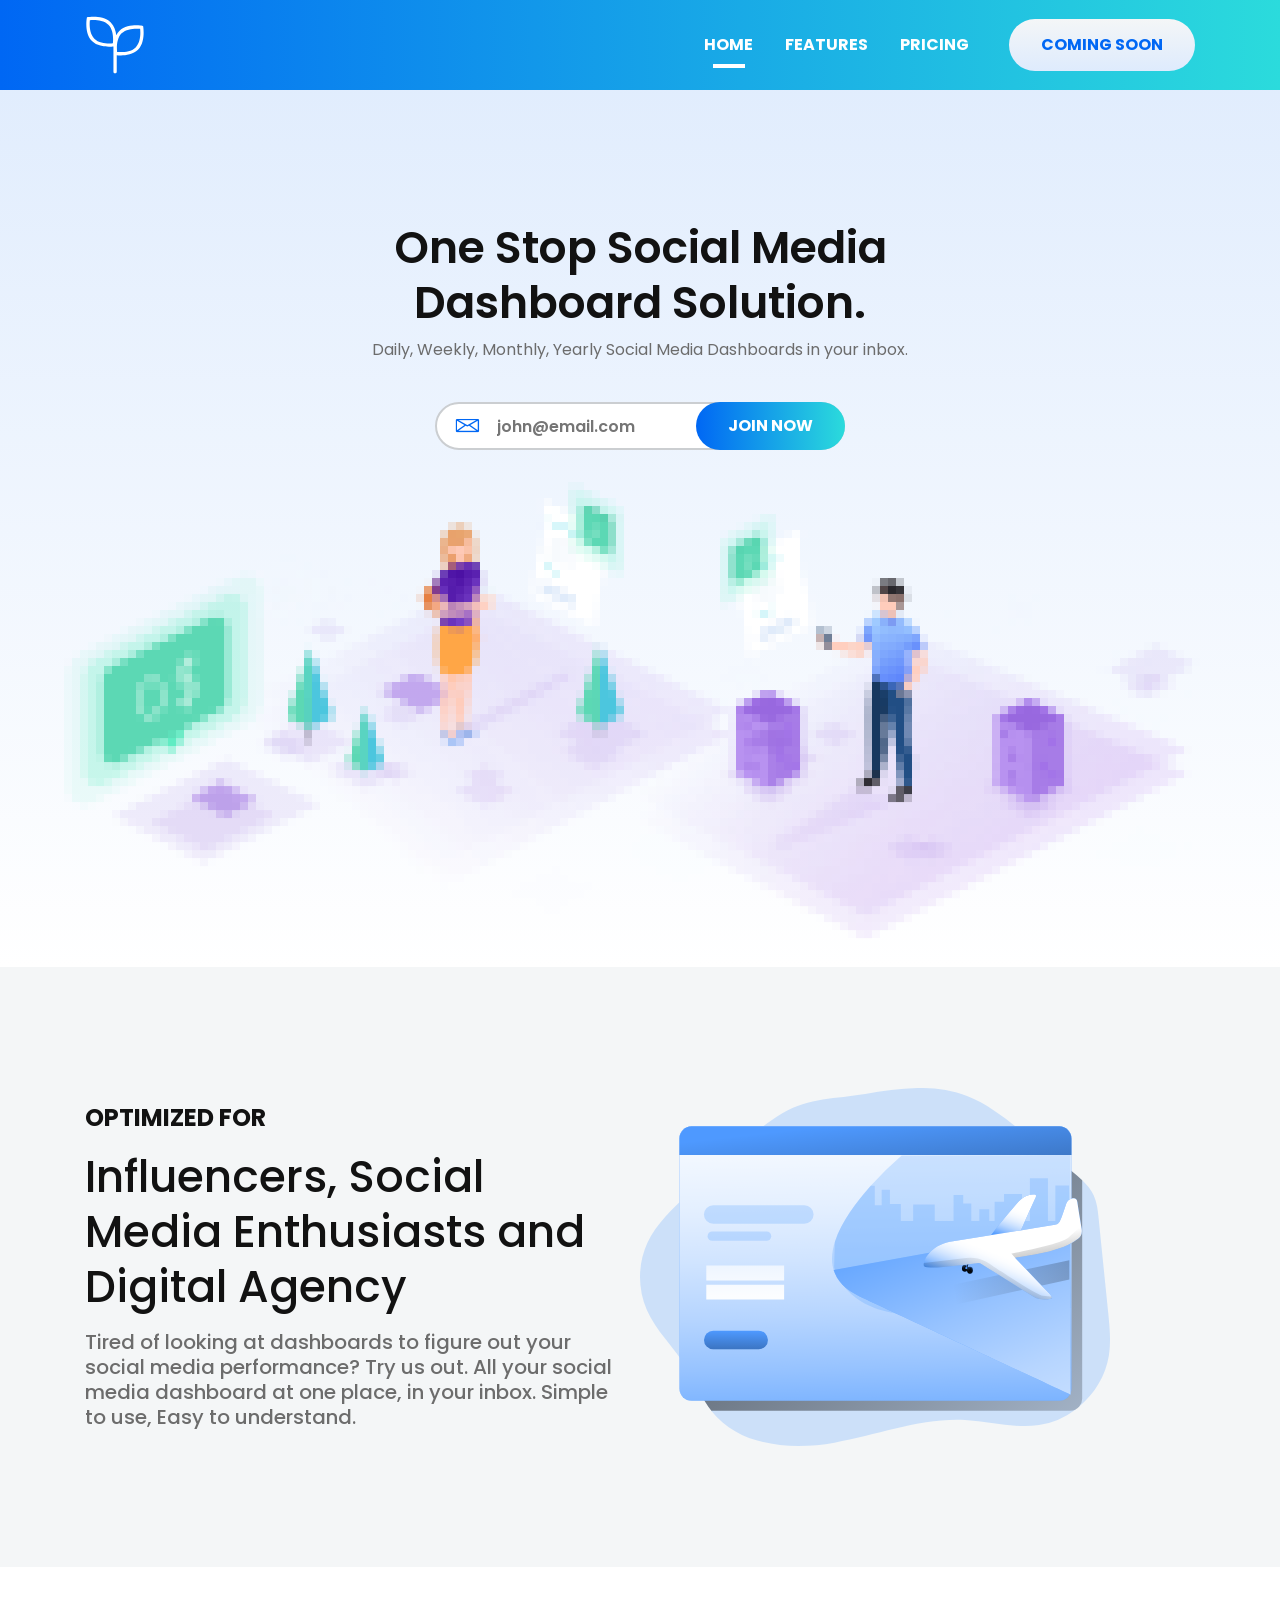
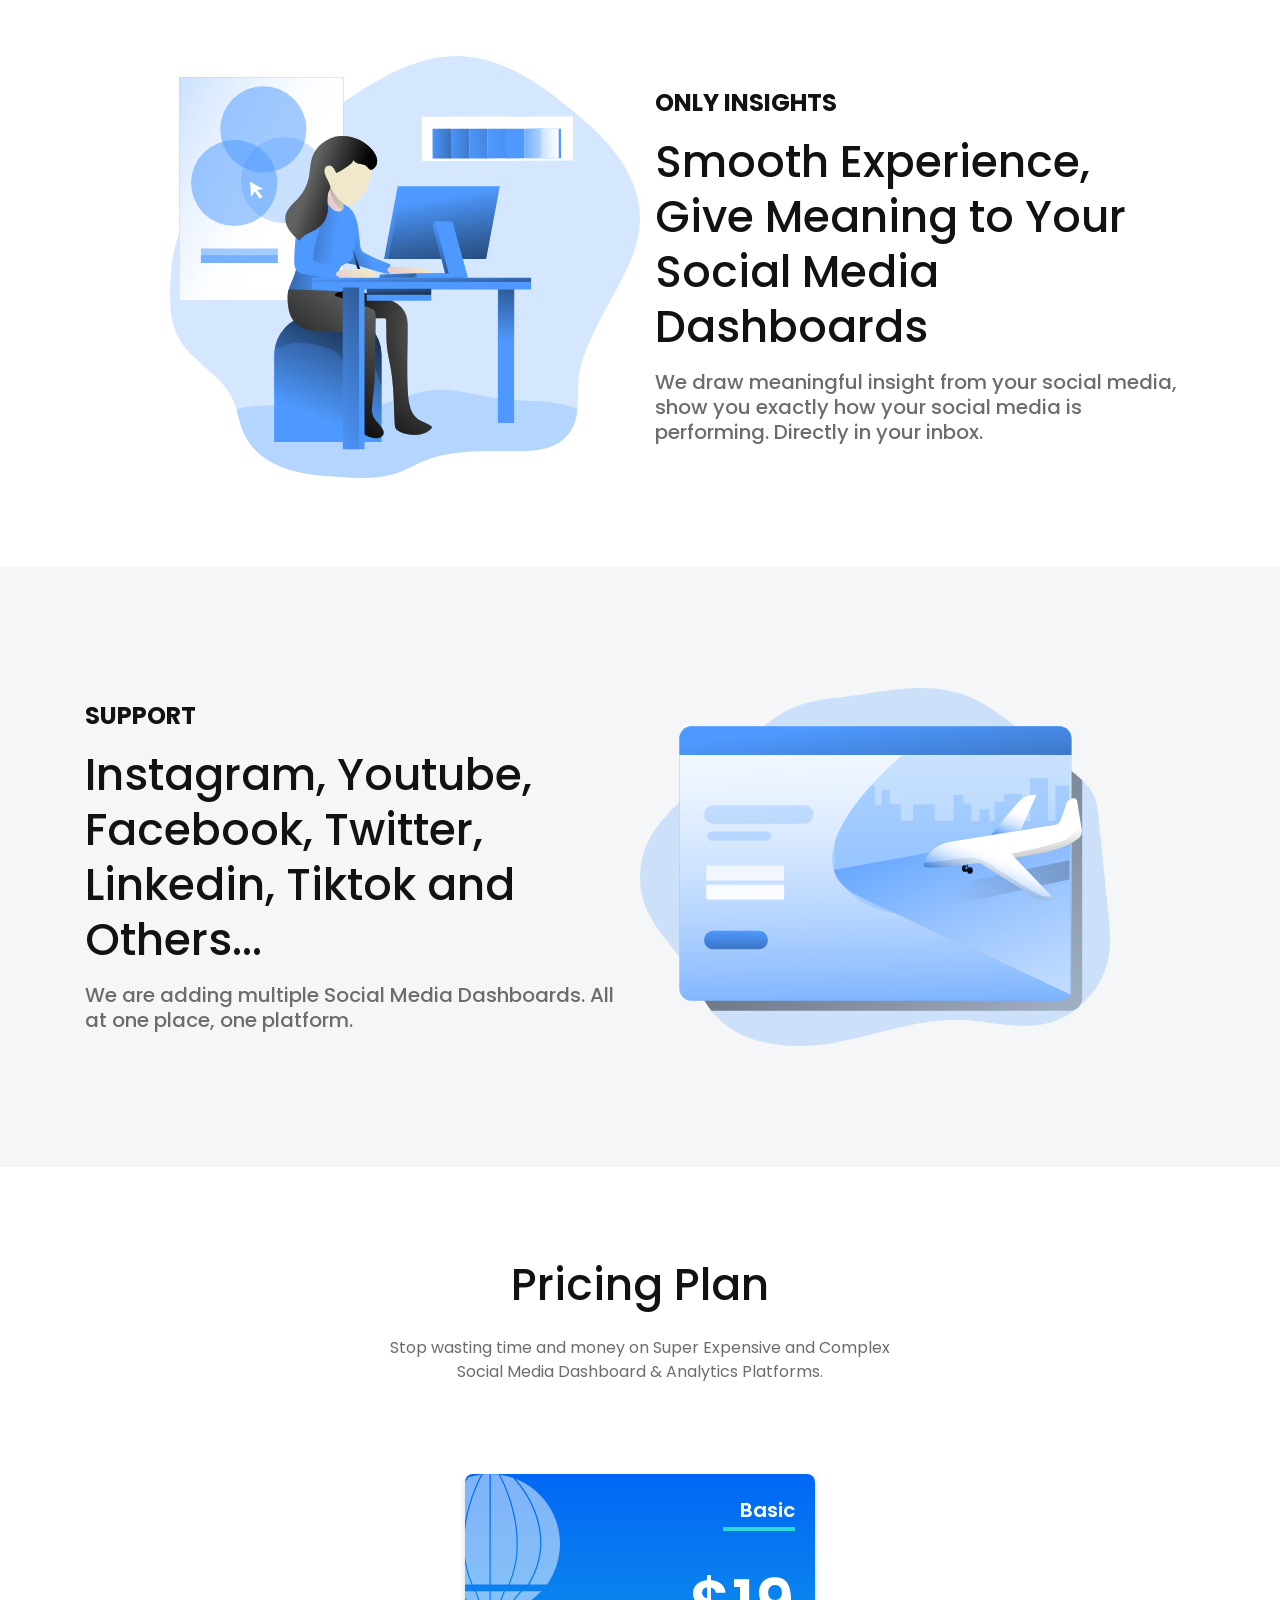
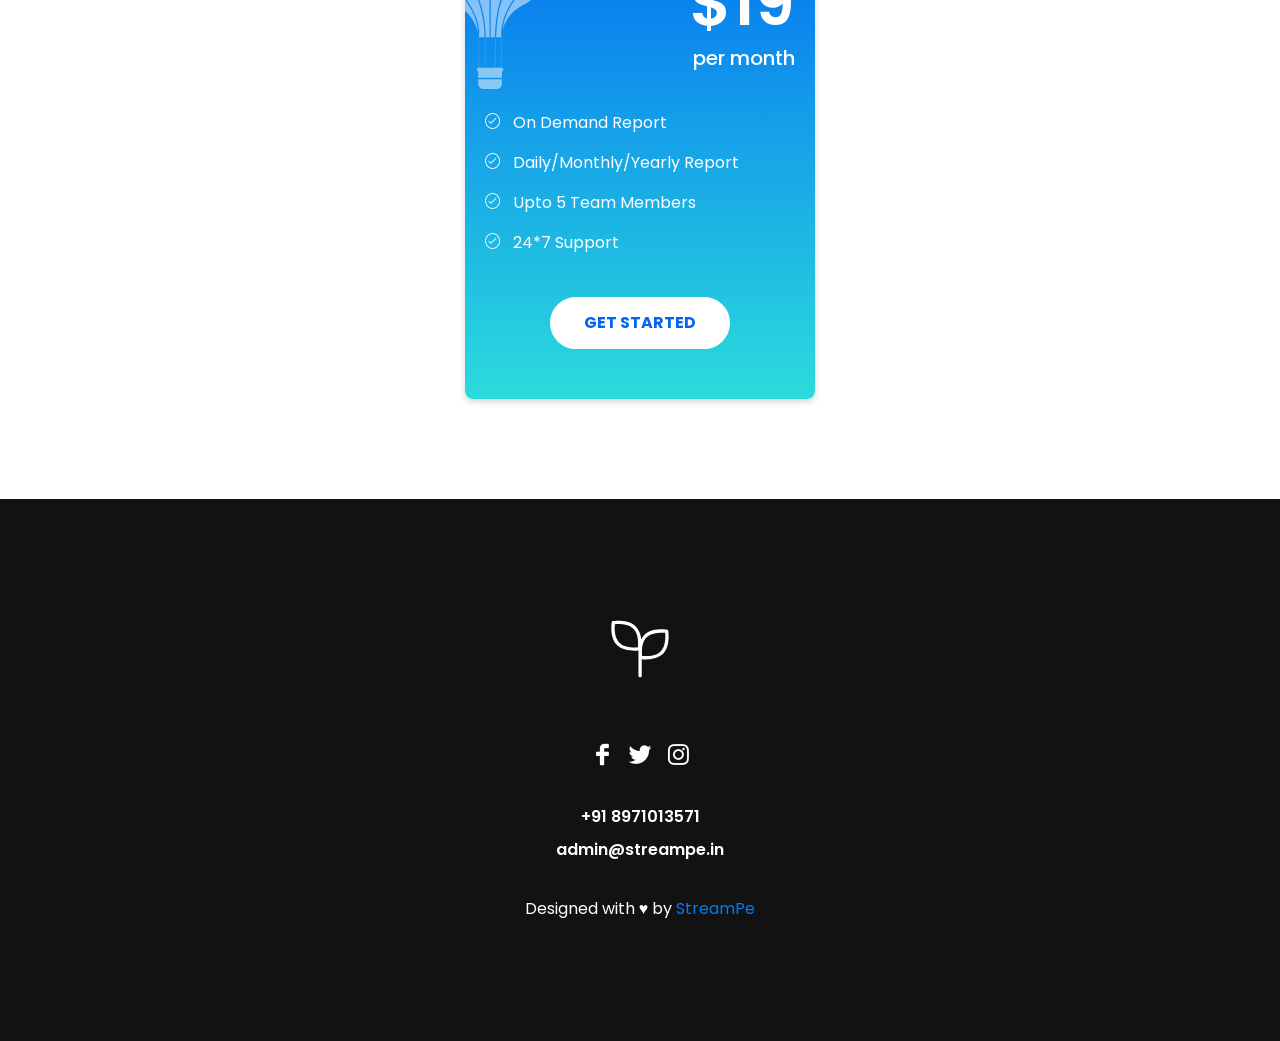
==== index.html @ b2ffe10d "sample page" ====
<!doctype html>
<html lang="en">

<head>

    <!--====== Required meta tags ======-->
    <meta charset="utf-8">
    <meta http-equiv="x-ua-compatible" content="ie=edge">
    <meta name="description" content="">
    <meta name="viewport" content="width=device-width, initial-scale=1, shrink-to-fit=no">

    <!--====== Title ======-->
    <title>StreamPe - Your Social Media Dashboard</title>

    <!--====== Favicon Icon ======-->
    <link rel="shortcut icon" href="assets/images/favicon.ico" type="image/png">

    <!--====== Bootstrap css ======-->
    <link rel="stylesheet" href="assets/css/bootstrap.min.css">

    <!--====== Aos css ======-->
    <link rel="stylesheet" href="assets/css/aos.css">

    <!--====== Line Icons css ======-->
    <link rel="stylesheet" href="assets/css/LineIcons.css">

    <!--====== Default css ======-->
    <link rel="stylesheet" href="assets/css/default.css">

    <!--====== Style css ======-->
    <link rel="stylesheet" href="assets/css/style.css">


</head>

<body>

    <!--====== PRELOADER PART START ======-->

    <div class="preloader">
        <div class="loader">
            <div class="ytp-spinner">
                <div class="ytp-spinner-container">
                    <div class="ytp-spinner-rotator">
                        <div class="ytp-spinner-left">
                            <div class="ytp-spinner-circle"></div>
                        </div>
                        <div class="ytp-spinner-right">
                            <div class="ytp-spinner-circle"></div>
                        </div>
                    </div>
                </div>
            </div>
        </div>
    </div>

    <!--====== PRELOADER PART ENDS ======-->
    
    <!--====== HEADER PART START ======-->

    <header class="header-area">
        <div class="navbar-area navbar-transparent">
            <div class="container">
                <div class="row">
                    <div class="col-lg-12">
                        <nav class="navbar navbar-expand-lg">
                            <a class="navbar-brand" href="index.html">
                                <img src="assets/images/logo.svg" alt="Logo">
                            </a>

                            <button class="navbar-toggler" type="button" data-toggle="collapse" data-target="#navbarFive" aria-controls="navbarFive" aria-expanded="false" aria-label="Toggle navigation">
                                <span class="toggler-icon"></span>
                                <span class="toggler-icon"></span>
                                <span class="toggler-icon"></span>
                            </button>

                            <div class="collapse navbar-collapse sub-menu-bar" id="navbarFive">
                                <ul class="navbar-nav ml-auto">
                                    <li class="nav-item active">
                                        <a class="page-scroll" href="#home">Home</a>
                                    </li>
                                    <li class="nav-item">
                                        <a class="page-scroll" href="#about">Features</a>
                                    </li>
                                    <li class="nav-item">
                                        <a class="page-scroll" href="#pricing">Pricing </a>
                                    </li>
                                </ul>
                            </div>

                            <div class="navbar-btn rounded-buttons d-none d-sm-inline-block">
                                <a class="main-btn rounded-one" href="#home">COMING SOON</a>
                            </div>
                        </nav> <!-- navbar -->
                    </div>
                </div> <!-- row -->
            </div> <!-- container -->
        </div>

        <div id="home" class="header-content-area">
            <div class="container">
                <div class="row justify-content-center">
                    <div class="col-lg-6 col-md-10">
                        <div class="header-content text-center">
                            <h3 class="header-title">One Stop Social Media Dashboard Solution.</h3>
                            <p class="text">Daily, Weekly, Monthly, Yearly Social Media Dashboards in your inbox.<br></p>
                            <div class="header-newslatter">
                                <form action="#">
                                    <i class="lni-envelope"></i>
                                    <input type="text" placeholder="john@email.com">

                                    <div class="header-btn rounded-buttons">
                                        <button class="main-btn rounded-three" onclick="">JOIN NOW</button>
                                    </div>
                                </form>
                            </div>
                        </div>
                    </div>
                </div> <!-- row -->
            </div> <!-- container -->
            <div class="header-image">
                <img src="assets/images/header.png" alt="Header">
            </div>
        </div> <!-- header content area -->
    </header>

    <!--====== HEADER PART ENDS ======-->
    
    <!--====== ABOUT PART START ======-->

        <section id="about" class="about-area d-lg-flex align-items-center gray-bg">
        <div class="container">
            <div class="row">
                <div class="col-lg-6">
                    <div class="about-content">
                        <h5 class="sub-title">OPTIMIZED FOR</h5>
                        <h3 class="about-title">Influencers, Social Media Enthusiasts and Digital Agency</h3>
                        <p class="text">Tired of looking at dashboards to figure out your social media performance? Try us out. All your social media dashboard at one place, in your inbox. Simple to use, Easy to understand.</p>
                    </div> <!-- about content -->
                </div>
            </div> <!-- row -->
        </div> <!-- container -->
        
        <div class="about-image about-image-2 d-flex align-items-center">
            <div class="image">
                <img src="assets/images/about1.svg" alt="about">
            </div>
        </div>  <!-- about image -->
    </section>

    <section id="about-2" class="about-area d-lg-flex align-items-center">
        <div class="container">
            <div class="row justify-content-end">
                <div class="col-lg-6">
                    <div class="about-content">
                        <h5 class="sub-title">ONLY INSIGHTS</h5>
                        <h3 class="about-title">Smooth Experience, Give Meaning to Your Social Media Dashboards</h3>
                        <p class="text">We draw meaningful insight from your social media, show you exactly how your social media is performing. Directly in your inbox.</p>
                    </div> <!-- about content -->
                </div>
            </div> <!-- row -->
        </div> <!-- container -->
        
    <div class="about-image d-flex align-items-center">
            <div class="image">
                <img src="assets/images/about2.svg" alt="about">
            </div>
        </div>  <!-- about image -->
    </section>


    <section id="about-3" class="about-area d-lg-flex align-items-center gray-bg">
        <div class="container">
            <div class="row">
                <div class="col-lg-6">
                    <div class="about-content">
                        <h5 class="sub-title">SUPPORT</h5>
                        <h3 class="about-title">Instagram, Youtube, Facebook, Twitter, Linkedin, Tiktok and Others...</h3>
                        <p class="text">We are adding multiple Social Media Dashboards. All at one place, one platform.</p>
                    </div> <!-- about content -->
                </div>
            </div> <!-- row -->
        </div> <!-- container -->
        
        <div class="about-image about-image-2 d-flex align-items-center">
            <div class="image">
                <img src="assets/images/about1.svg" alt="about">
            </div>
        </div>  <!-- about image -->
    </section>



    <!--====== ABOUT PART ENDS ======-->
    
    <!--====== ABOUT PART START ======-->



    <!--====== ABOUT PART ENDS ======-->
    
    <!--====== PRICING STYLE SIX START ======-->
    
    <section id="pricing" class="pricing-area pricing-one pt-90 pb-100">
        <div class="container">
            <div class="row justify-content-center">
                <div class="col-lg-6">
                    <div class="section-title text-center pb-50">
                        <h3 class="title">Pricing Plan</h3>
                        <p class="text">Stop wasting time and money on Super Expensive and Complex Social Media Dashboard & Analytics Platforms.</p>
                    </div> <!-- row -->
                </div>
            </div> <!-- row -->
            <div class="row justify-content-center">
                <div class="col-lg-4 col-md-7 col-sm-9">
                    <div class="pricing enterprise mt-40">
                        <div class="pricing-baloon-two">
                            <img src="assets/images/baloon-three.svg" alt="flower">
                        </div>
                        <div class="pricing-header text-right">
                            <h5 class="sub-title">Basic</h5>
                            <span class="price">$19</span>
                            <p class="year">per month</p>
                        </div>
                        <div class="pricing-list">
                            <ul>
                                <li><i class="lni-check-mark-circle"></i> On Demand Report</li>
                                <li><i class="lni-check-mark-circle"></i> Daily/Monthly/Yearly Report</li>
                                <li><i class="lni-check-mark-circle"></i> Upto 5 Team Members</li>
                                <li><i class="lni-check-mark-circle"></i> 24*7 Support</li>
                            </ul>
                        </div>
                        <div class="pricing-btn rounded-buttons text-center">
                            <a class="main-btn rounded-one" href="#">GET STARTED</a>
                        </div>
                        <div class="bottom-shape">
                            <svg xmlns="http://www.w3.org/2000/svg" xmlns:xlink="http://www.w3.org/1999/xlink" viewBox="0 0 350 112.353"><defs><linearGradient id="linear-gradient-1" x1="0.5" x2="0.5" y2="1" gradientUnits="objectBoundingBox"><stop offset="0" stop-color="#495aff"/><stop offset="1" stop-color="#0acffe"/></linearGradient></defs><g data-name="Group 1182" transform="translate(-477 -594)"><g data-name="Group 747" transform="translate(-323 -53)"><path data-name="Path 294" d="M22631.131,167.036c120.006-55.735,214.322,2.57,267.041,0s82.135-16.81,82.135-16.81v74.953h-349.176Z" transform="translate(-21831.131 504.173)" opacity="0.1" fill="url(#linear-gradient-3)"/><path data-name="Path 297" d="M22980.3,167.036c-120.006-55.735-214.32,2.57-267.039,0s-82.137-16.81-82.137-16.81v74.953H22980.3Z" transform="translate(-21830.305 514.173)" opacity="0.2" fill="url(#linear-gradient-3)"/><path data-name="Path 296" d="M22631.131,167.036c120.006-55.735,214.322,2.57,267.041,0s82.135-16.81,82.135-16.81v74.953h-349.176Z" transform="translate(-21831.131 524.173)" opacity="0.4" fill="url(#linear-gradient-3)"/><path data-name="Path 295" d="M22980.3,167.036c-120.006-55.735-214.32,2.57-267.039,0s-82.137-16.81-82.137-16.81v74.953H22980.3Z" transform="translate(-21831.129 534.173)" opacity="0.6" fill="url(#linear-gradient-3)"/></g></g></svg>
                        </div>
                    </div> <!-- single pricing -->
                </div>
            </div> <!-- row -->
        </div> <!-- container -->
    </section>

    <!--====== PRICING STYLE SIX ENDS ======-->
    
    <!--====== FOOTER FIVE PART START ======-->

    <footer id="footer" class="footer-area footer-bark">
        <div class="container">
            <div class="row justify-content-center">
                <div class="col-lg-6">
                    <div class="footer-logo text-center">
                        <a class="mt-30" href="index.html"><img src="assets/images/logo.svg" alt="Logo"></a>
                    </div> <!-- footer logo -->
                    <ul class="social text-center mt-60">
                        <li><a href="https://www.facebook.com/streampesocial"><i class="lni-facebook-filled"></i></a></li>
                        <li><a href="https://twitter.com/streampe9"><i class="lni-twitter-original"></i></a></li>
                        <li><a href="https://www.instagram.com/streampe9/"><i class="lni-instagram-original"></i></a></li>
                    </ul> <!-- social -->
                    <div class="footer-support text-center">
                        <span class="number">+91 8971013571</span>
                        <span class="mail">admin@streampe.in</span>
                    </div>
                    <div class="copyright text-center mt-35">
                        <p class="text">Designed with &hearts; by <a rel="nofollow" href="http://streampe.in">StreamPe</a></p>
                    </div> <!--  copyright -->
                </div>
            </div> <!-- row -->
        </div> <!-- container -->
    </footer>

    <!--====== FOOTER FIVE PART ENDS ======-->

    <!--====== BACK TOP TOP PART START ======-->

    <a href="#" class="back-to-top"><i class="lni-chevron-up"></i></a>

    <!--====== BACK TOP TOP PART ENDS ======-->   







    <!--====== jquery js ======-->
    <script src="assets/js/vendor/modernizr-3.6.0.min.js"></script>
    <script src="assets/js/vendor/jquery-1.12.4.min.js"></script>

    <!--====== Bootstrap js ======-->
    <script src="assets/js/bootstrap.min.js"></script>
    <script src="assets/js/popper.min.js"></script>


    <!--====== Scrolling Nav js ======-->
    <script src="assets/js/jquery.easing.min.js"></script>
    <script src="assets/js/scrolling-nav.js"></script>

    <!--====== Main js ======-->
    <script src="assets/js/main.js"></script>

</body>

</html>
---- assets/css/default.css ----
/* Deafult Margin & Padding */
/*-- Margin Top --*/
.mt-5 {
	margin-top: 5px;
}
.mt-10 {
	margin-top: 10px;
}
.mt-15 {
	margin-top: 15px;
}
.mt-20 {
	margin-top: 20px;
}
.mt-25 {
	margin-top: 25px;
}
.mt-30 {
	margin-top: 30px;
}
.mt-35 {
	margin-top: 35px;
}
.mt-40 {
	margin-top: 40px;
}
.mt-45 {
	margin-top: 45px;
}
.mt-50 {
	margin-top: 50px;
}
.mt-55 {
	margin-top: 55px;
}
.mt-60 {
	margin-top: 60px;
}
.mt-65 {
	margin-top: 65px;
}
.mt-70 {
	margin-top: 70px;
}
.mt-75 {
	margin-top: 75px;
}
.mt-80 {
	margin-top: 80px;
}
.mt-85 {
	margin-top: 85px;
}
.mt-90 {
	margin-top: 90px;
}
.mt-95 {
	margin-top: 95px;
}
.mt-100 {
	margin-top: 100px;
}
.mt-105 {
	margin-top: 105px;
}
.mt-110 {
	margin-top: 110px;
}
.mt-115 {
	margin-top: 115px;
}
.mt-120 {
	margin-top: 120px;
}
.mt-125 {
	margin-top: 125px;
}
.mt-130 {
	margin-top: 130px;
}
.mt-135 {
	margin-top: 135px;
}
.mt-140 {
	margin-top: 140px;
}
.mt-145 {
	margin-top: 145px;
}
.mt-150 {
	margin-top: 150px;
}
.mt-155 {
	margin-top: 155px;
}
.mt-160 {
	margin-top: 160px;
}
.mt-165 {
	margin-top: 165px;
}
.mt-170 {
	margin-top: 170px;
}
.mt-175 {
	margin-top: 175px;
}
.mt-180 {
	margin-top: 180px;
}
.mt-185 {
	margin-top: 185px;
}
.mt-190 {
	margin-top: 190px;
}
.mt-195 {
	margin-top: 195px;
}
.mt-200 {
	margin-top: 200px;
}
/*-- Margin Bottom --*/

.mb-5 {
	margin-bottom: 5px;
}
.mb-10 {
	margin-bottom: 10px;
}
.mb-15 {
	margin-bottom: 15px;
}
.mb-20 {
	margin-bottom: 20px;
}
.mb-25 {
	margin-bottom: 25px;
}
.mb-30 {
	margin-bottom: 30px;
}
.mb-35 {
	margin-bottom: 35px;
}
.mb-40 {
	margin-bottom: 40px;
}
.mb-45 {
	margin-bottom: 45px;
}
.mb-50 {
	margin-bottom: 50px;
}
.mb-55 {
	margin-bottom: 55px;
}
.mb-60 {
	margin-bottom: 60px;
}
.mb-65 {
	margin-bottom: 65px;
}
.mb-70 {
	margin-bottom: 70px;
}
.mb-75 {
	margin-bottom: 75px;
}
.mb-80 {
	margin-bottom: 80px;
}
.mb-85 {
	margin-bottom: 85px;
}
.mb-90 {
	margin-bottom: 90px;
}
.mb-95 {
	margin-bottom: 95px;
}
.mb-100 {
	margin-bottom: 100px;
}
.mb-105 {
	margin-bottom: 105px;
}
.mb-110 {
	margin-bottom: 110px;
}
.mb-115 {
	margin-bottom: 115px;
}
.mb-120 {
	margin-bottom: 120px;
}
.mb-125 {
	margin-bottom: 125px;
}
.mb-130 {
	margin-bottom: 130px;
}
.mb-135 {
	margin-bottom: 135px;
}
.mb-140 {
	margin-bottom: 140px;
}
.mb-145 {
	margin-bottom: 145px;
}
.mb-150 {
	margin-bottom: 150px;
}
.mb-155 {
	margin-bottom: 155px;
}
.mb-160 {
	margin-bottom: 160px;
}
.mb-165 {
	margin-bottom: 165px;
}
.mb-170 {
	margin-bottom: 170px;
}
.mb-175 {
	margin-bottom: 175px;
}
.mb-180 {
	margin-bottom: 180px;
}
.mb-185 {
	margin-bottom: 185px;
}
.mb-190 {
	margin-bottom: 190px;
}
.mb-195 {
	margin-bottom: 195px;
}
.mb-200 {
	margin-bottom: 200px;
}
/*-- margin left --*/
.ml-5 {
	margin-left: 5px;
}
.ml-10 {
	margin-left: 10px;
}
.ml-15 {
	margin-left: 15px;
}
.ml-20 {
	margin-left: 20px;
}
.ml-25 {
	margin-left: 25px;
}
.ml-30 {
	margin-left: 30px;
}
.ml-35 {
	margin-left: 35px;
}
.ml-40 {
	margin-left: 40px;
}
.ml-45 {
	margin-left: 45px;
}
.ml-50 {
	margin-left: 50px;
}
.ml-55 {
	margin-left: 55px;
}
.ml-60 {
	margin-left: 60px;
}
.ml-65 {
	margin-left: 65px;
}
.ml-70 {
	margin-left: 70px;
}
.ml-75 {
	margin-left: 75px;
}
.ml-80 {
	margin-left: 80px;
}
.ml-85 {
	margin-left: 85px;
}
.ml-90 {
	margin-left: 90px;
}
.ml-95 {
	margin-left: 95px;
}
.ml-100 {
	margin-left: 100px;
}
.ml-105 {
	margin-left: 105px;
}
.ml-110 {
	margin-left: 110px;
}
.ml-115 {
	margin-left: 115px;
}
.ml-120 {
	margin-left: 120px;
}
.ml-125 {
	margin-left: 125px;
}
.ml-130 {
	margin-left: 130px;
}
.ml-135 {
	margin-left: 135px;
}
.ml-140 {
	margin-left: 140px;
}
.ml-145 {
	margin-left: 145px;
}
.ml-150 {
	margin-left: 150px;
}
.ml-155 {
	margin-left: 155px;
}
.ml-160 {
	margin-left: 160px;
}
.ml-165 {
	margin-left: 165px;
}
.ml-170 {
	margin-left: 170px;
}
.ml-175 {
	margin-left: 175px;
}
.ml-180 {
	margin-left: 180px;
}
.ml-185 {
	margin-left: 185px;
}
.ml-190 {
	margin-left: 190px;
}
.ml-195 {
	margin-left: 195px;
}
.ml-200 {
	margin-left: 200px;
}
/*-- margin right --*/
.mr-5 {
	margin-right: 5px;
}
.mr-10 {
	margin-right: 10px;
}
.mr-15 {
	margin-right: 15px;
}
.mr-20 {
	margin-right: 20px;
}
.mr-25 {
	margin-right: 25px;
}
.mr-30 {
	margin-right: 30px;
}
.mr-35 {
	margin-right: 35px;
}
.mr-40 {
	margin-right: 40px;
}
.mr-45 {
	margin-right: 45px;
}
.mr-50 {
	margin-right: 50px;
}
.mr-55 {
	margin-right: 55px;
}
.mr-60 {
	margin-right: 60px;
}
.mr-65 {
	margin-right: 65px;
}
.mr-70 {
	margin-right: 70px;
}
.mr-75 {
	margin-right: 75px;
}
.mr-80 {
	margin-right: 80px;
}
.mr-85 {
	margin-right: 85px;
}
.mr-90 {
	margin-right: 90px;
}
.mr-95 {
	margin-right: 95px;
}
.mr-100 {
	margin-right: 100px;
}
.mr-105 {
	margin-right: 105px;
}
.mr-110 {
	margin-right: 110px;
}
.mr-115 {
	margin-right: 115px;
}
.mr-120 {
	margin-right: 120px;
}
.mr-125 {
	margin-right: 125px;
}
.mr-130 {
	margin-right: 130px;
}
.mr-135 {
	margin-right: 135px;
}
.mr-140 {
	margin-right: 140px;
}
.mr-145 {
	margin-right: 145px;
}
.mr-150 {
	margin-right: 150px;
}
.mr-155 {
	margin-right: 155px;
}
.mr-160 {
	margin-right: 160px;
}
.mr-165 {
	margin-right: 165px;
}
.mr-170 {
	margin-right: 170px;
}
.mr-175 {
	margin-right: 175px;
}
.mr-180 {
	margin-right: 180px;
}
.mr-185 {
	margin-right: 185px;
}
.mr-190 {
	margin-right: 190px;
}
.mr-195 {
	margin-right: 195px;
}
.mr-200 {
	margin-right: 200px;
}


/*-- Padding Top --*/

.pt-5 {
	padding-top: 5px;
}
.pt-10 {
	padding-top: 10px;
}
.pt-15 {
	padding-top: 15px;
}
.pt-20 {
	padding-top: 20px;
}
.pt-25 {
	padding-top: 25px;
}
.pt-30 {
	padding-top: 30px;
}
.pt-35 {
	padding-top: 35px;
}
.pt-40 {
	padding-top: 40px;
}
.pt-45 {
	padding-top: 45px;
}
.pt-50 {
	padding-top: 50px;
}
.pt-55 {
	padding-top: 55px;
}
.pt-60 {
	padding-top: 60px;
}
.pt-65 {
	padding-top: 65px;
}
.pt-70 {
	padding-top: 70px;
}
.pt-75 {
	padding-top: 75px;
}
.pt-80 {
	padding-top: 80px;
}
.pt-85 {
	padding-top: 85px;
}
.pt-90 {
	padding-top: 90px;
}
.pt-95 {
	padding-top: 95px;
}
.pt-100 {
	padding-top: 100px;
}
.pt-105 {
	padding-top: 105px;
}
.pt-110 {
	padding-top: 110px;
}
.pt-115 {
	padding-top: 115px;
}
.pt-120 {
	padding-top: 120px;
}
.pt-125 {
	padding-top: 125px;
}
.pt-130 {
	padding-top: 130px;
}
.pt-135 {
	padding-top: 135px;
}
.pt-140 {
	padding-top: 140px;
}
.pt-145 {
	padding-top: 145px;
}
.pt-150 {
	padding-top: 150px;
}
.pt-155 {
	padding-top: 155px;
}
.pt-160 {
	padding-top: 160px;
}
.pt-165 {
	padding-top: 165px;
}
.pt-170 {
	padding-top: 170px;
}
.pt-175 {
	padding-top: 175px;
}
.pt-180 {
	padding-top: 180px;
}
.pt-185 {
	padding-top: 185px;
}
.pt-190 {
	padding-top: 190px;
}
.pt-195 {
	padding-top: 195px;
}
.pt-200 {
	padding-top: 200px;
}
/*-- Padding Bottom --*/

.pb-5 {
	padding-bottom: 5px;
}
.pb-10 {
	padding-bottom: 10px;
}
.pb-15 {
	padding-bottom: 15px;
}
.pb-20 {
	padding-bottom: 20px;
}
.pb-25 {
	padding-bottom: 25px;
}
.pb-30 {
	padding-bottom: 30px;
}
.pb-35 {
	padding-bottom: 35px;
}
.pb-40 {
	padding-bottom: 40px;
}
.pb-45 {
	padding-bottom: 45px;
}
.pb-50 {
	padding-bottom: 50px;
}
.pb-55 {
	padding-bottom: 55px;
}
.pb-60 {
	padding-bottom: 60px;
}
.pb-65 {
	padding-bottom: 65px;
}
.pb-70 {
	padding-bottom: 70px;
}
.pb-75 {
	padding-bottom: 75px;
}
.pb-80 {
	padding-bottom: 80px;
}
.pb-85 {
	padding-bottom: 85px;
}
.pb-90 {
	padding-bottom: 90px;
}
.pb-95 {
	padding-bottom: 95px;
}
.pb-100 {
	padding-bottom: 100px;
}
.pb-105 {
	padding-bottom: 105px;
}
.pb-110 {
	padding-bottom: 110px;
}
.pb-115 {
	padding-bottom: 115px;
}
.pb-120 {
	padding-bottom: 120px;
}
.pb-125 {
	padding-bottom: 125px;
}
.pb-130 {
	padding-bottom: 130px;
}
.pb-135 {
	padding-bottom: 135px;
}
.pb-140 {
	padding-bottom: 140px;
}
.pb-145 {
	padding-bottom: 145px;
}
.pb-150 {
	padding-bottom: 150px;
}
.pb-155 {
	padding-bottom: 155px;
}
.pb-160 {
	padding-bottom: 160px;
}
.pb-165 {
	padding-bottom: 165px;
}
.pb-170 {
	padding-bottom: 170px;
}
.pb-175 {
	padding-bottom: 175px;
}
.pb-180 {
	padding-bottom: 180px;
}
.pb-185 {
	padding-bottom: 185px;
}
.pb-190 {
	padding-bottom: 190px;
}
.pb-195 {
	padding-bottom: 195px;
}
.pb-200 {
	padding-bottom: 200px;
}

/*-- Padding left --*/

.pl-0 {
	padding-left: 0px;
}
.pl-5 {
	padding-left: 5px;
}
.pl-10 {
	padding-left: 10px;
}
.pl-15 {
	padding-left: 15px;
}
.pl-20 {
	padding-left: 20px;
}
.pl-25 {
	padding-left: 25px;
}
.pl-30 {
	padding-left: 30px;
}
.pl-35 {
	padding-left: 35px;
}
.pl-40 {
	padding-left: 40px;
}
.pl-45 {
	padding-left: 45px;
}
.pl-50 {
	padding-left: 50px;
}
.pl-55 {
	padding-left: 55px;
}
.pl-60 {
	padding-left: 60px;
}
.pl-65 {
	padding-left: 65px;
}
.pl-70 {
	padding-left: 70px;
}
.pl-75 {
	padding-left: 75px;
}
.pl-80 {
	padding-left: 80px;
}
.pl-85 {
	padding-left: 85px;
}
.pl-90 {
	padding-left: 90px;
}
.pl-100 {
	padding-left: 100px;
}
.pl-105 {
	padding-left: 105px;
}
.pl-110 {
	padding-left: 110px;
}
.pl-115 {
	padding-left: 115px;
}
.pl-120 {
	padding-left: 120px;
}
.pl-125 {
	padding-left: 125px;
}
/*-- Padding right --*/

.pr-0 {
	padding-right: 0px;
}
.pr-5 {
	padding-right: 5px;
}
.pr-10 {
	padding-right: 10px;
}
.pr-15 {
	padding-right: 15px;
}
.pr-20 {
	padding-right: 20px;
}
.pr-25 {
	padding-right: 25px;
}
.pr-30 {
	padding-right: 30px;
}
.pr-35 {
	padding-right: 35px;
}
.pr-40 {
	padding-right: 40px;
}
.pr-45 {
	padding-right: 45px;
}
.pr-50 {
	padding-right: 50px;
}
.pr-55 {
	padding-right: 55px;
}
.pr-60 {
	padding-right: 60px;
}
.pr-65 {
	padding-right: 65px;
}
.pr-70 {
	padding-right: 70px;
}
.pr-75 {
	padding-right: 75px;
}
.pr-80 {
	padding-right: 80px;
}
.pr-85 {
	padding-right: 85px;
}
.pr-90 {
	padding-right: 90px;
}
.pr-95 {
	padding-right: 95px;
}
.pr-100 {
	padding-right: 100px;
}
.pr-105 {
	padding-right: 105px;
}
/* Background Color */

.gray-bg {
	background: #f4f6f7;
}
.white-bg {
	background: #fff;
}
.black-bg {
	background: #222;
}
/* Color */

.white {
	color: #fff;
}
.black {
	color: #222;
}
/* black overlay */

[data-overlay] {
	position: relative;
}
[data-overlay]::before {
	background: #000 none repeat scroll 0 0;
	content: "";
	height: 100%;
	left: 0;
	position: absolute;
	top: 0;
	width: 100%;
	z-index: 1;
}
[data-overlay="3"]::before {
	opacity: 0.3;
}
[data-overlay="4"]::before {
	opacity: 0.4;
}
[data-overlay="5"]::before {
	opacity: 0.5;
}
[data-overlay="6"]::before {
	opacity: 0.6;
}
[data-overlay="7"]::before {
	opacity: 0.7;
}
[data-overlay="8"]::before {
	opacity: 0.8;
}
[data-overlay="9"]::before {
	opacity: 0.9;
}
---- assets/css/style.css ----
/*-----------------------------------------------------------------------------------

    Template Name: Sprout - SaaS App Landing Page Template
    Template URI: uideck.com
    Author: UIdeck
    Author URI: uideck.com
    Version: 1.0

-----------------------------------------------------------------------------------

    CSS INDEX
    ===================

    01. Theme default CSS
	02. Header
    03. Hero
	04. Footer

-----------------------------------------------------------------------------------*/
/*===========================
    1. COMMON css 
===========================*/
@import url("https://fonts.googleapis.com/css?family=Poppins:300,400,500,600,700,800");
body {
  font-family: "Poppins", sans-serif;
  font-weight: normal;
  font-style: normal;
  color: #121212; }

* {
  margin: 0;
  padding: 0;
  -webkit-box-sizing: border-box;
  -moz-box-sizing: border-box;
  box-sizing: border-box; }

img {
  max-width: 100%; }

a:focus,
input:focus,
textarea:focus,
button:focus {
  text-decoration: none;
  outline: none; }

a:focus,
a:hover {
  text-decoration: none; }

i,
span,
a {
  display: inline-block; }

h1,
h2,
h3,
h4,
h5,
h6 {
  font-family: "Poppins", sans-serif;
  font-weight: 600;
  color: #121212;
  margin: 0px; }

h1 {
  font-size: 48px; }

h2 {
  font-size: 36px; }

h3 {
  font-size: 28px; }

h4 {
  font-size: 22px; }

h5 {
  font-size: 18px; }

h6 {
  font-size: 16px; }

ul, ol {
  margin: 0px;
  padding: 0px;
  list-style-type: none; }

p {
  font-size: 16px;
  font-weight: 400;
  line-height: 24px;
  color: #121212;
  margin: 0px; }

.bg_cover {
  background-position: center center;
  background-size: cover;
  background-repeat: no-repeat;
  width: 100%;
  height: 100%; }

/*===== All Section Title =====*/
.section-title .title {
  font-size: 44px;
  font-weight: 500;
  color: #121212;
  line-height: 55px; }
  @media (max-width: 767px) {
    .section-title .title {
      font-size: 30px;
      line-height: 35px; } }

.section-title .text {
  font-size: 16px;
  line-height: 24px;
  color: #6c6c6c;
  margin-top: 24px; }

/*===== All Preloader Style =====*/
.preloader {
  /* Body Overlay */
  position: fixed;
  top: 0;
  left: 0;
  display: table;
  height: 100%;
  width: 100%;
  /* Change Background Color */
  background: #fff;
  z-index: 99999; }
  .preloader .loader {
    display: table-cell;
    vertical-align: middle;
    text-align: center; }
    .preloader .loader .ytp-spinner {
      position: absolute;
      left: 50%;
      top: 50%;
      width: 64px;
      margin-left: -32px;
      z-index: 18;
      pointer-events: none; }
      .preloader .loader .ytp-spinner .ytp-spinner-container {
        pointer-events: none;
        position: absolute;
        width: 100%;
        padding-bottom: 100%;
        top: 50%;
        left: 50%;
        margin-top: -50%;
        margin-left: -50%;
        -webkit-animation: ytp-spinner-linspin 1568.23529647ms linear infinite;
        -moz-animation: ytp-spinner-linspin 1568.23529647ms linear infinite;
        -o-animation: ytp-spinner-linspin 1568.23529647ms linear infinite;
        animation: ytp-spinner-linspin 1568.23529647ms linear infinite; }
        .preloader .loader .ytp-spinner .ytp-spinner-container .ytp-spinner-rotator {
          position: absolute;
          width: 100%;
          height: 100%;
          -webkit-animation: ytp-spinner-easespin 5332ms cubic-bezier(0.4, 0, 0.2, 1) infinite both;
          -moz-animation: ytp-spinner-easespin 5332ms cubic-bezier(0.4, 0, 0.2, 1) infinite both;
          -o-animation: ytp-spinner-easespin 5332ms cubic-bezier(0.4, 0, 0.2, 1) infinite both;
          animation: ytp-spinner-easespin 5332ms cubic-bezier(0.4, 0, 0.2, 1) infinite both; }
          .preloader .loader .ytp-spinner .ytp-spinner-container .ytp-spinner-rotator .ytp-spinner-left {
            position: absolute;
            top: 0;
            left: 0;
            bottom: 0;
            overflow: hidden;
            right: 50%; }
          .preloader .loader .ytp-spinner .ytp-spinner-container .ytp-spinner-rotator .ytp-spinner-right {
            position: absolute;
            top: 0;
            right: 0;
            bottom: 0;
            overflow: hidden;
            left: 50%; }
    .preloader .loader .ytp-spinner-circle {
      box-sizing: border-box;
      position: absolute;
      width: 200%;
      height: 100%;
      border-style: solid;
      /* Spinner Color */
      border-color: #0067f4 #0067f4 #e9ecef;
      border-radius: 50%;
      border-width: 6px; }
    .preloader .loader .ytp-spinner-left .ytp-spinner-circle {
      left: 0;
      right: -100%;
      border-right-color: #e9ecef;
      -webkit-animation: ytp-spinner-left-spin 1333ms cubic-bezier(0.4, 0, 0.2, 1) infinite both;
      -moz-animation: ytp-spinner-left-spin 1333ms cubic-bezier(0.4, 0, 0.2, 1) infinite both;
      -o-animation: ytp-spinner-left-spin 1333ms cubic-bezier(0.4, 0, 0.2, 1) infinite both;
      animation: ytp-spinner-left-spin 1333ms cubic-bezier(0.4, 0, 0.2, 1) infinite both; }
    .preloader .loader .ytp-spinner-right .ytp-spinner-circle {
      left: -100%;
      right: 0;
      border-left-color: #e9ecef;
      -webkit-animation: ytp-right-spin 1333ms cubic-bezier(0.4, 0, 0.2, 1) infinite both;
      -moz-animation: ytp-right-spin 1333ms cubic-bezier(0.4, 0, 0.2, 1) infinite both;
      -o-animation: ytp-right-spin 1333ms cubic-bezier(0.4, 0, 0.2, 1) infinite both;
      animation: ytp-right-spin 1333ms cubic-bezier(0.4, 0, 0.2, 1) infinite both; }

/* Preloader Animations */
@-webkit-keyframes ytp-spinner-linspin {
  to {
    -webkit-transform: rotate(360deg);
    -moz-transform: rotate(360deg);
    -ms-transform: rotate(360deg);
    -o-transform: rotate(360deg);
    transform: rotate(360deg); } }

@keyframes ytp-spinner-linspin {
  to {
    -webkit-transform: rotate(360deg);
    -moz-transform: rotate(360deg);
    -ms-transform: rotate(360deg);
    -o-transform: rotate(360deg);
    transform: rotate(360deg); } }

@-webkit-keyframes ytp-spinner-easespin {
  12.5% {
    -webkit-transform: rotate(135deg);
    -moz-transform: rotate(135deg);
    -ms-transform: rotate(135deg);
    -o-transform: rotate(135deg);
    transform: rotate(135deg); }
  25% {
    -webkit-transform: rotate(270deg);
    -moz-transform: rotate(270deg);
    -ms-transform: rotate(270deg);
    -o-transform: rotate(270deg);
    transform: rotate(270deg); }
  37.5% {
    -webkit-transform: rotate(405deg);
    -moz-transform: rotate(405deg);
    -ms-transform: rotate(405deg);
    -o-transform: rotate(405deg);
    transform: rotate(405deg); }
  50% {
    -webkit-transform: rotate(540deg);
    -moz-transform: rotate(540deg);
    -ms-transform: rotate(540deg);
    -o-transform: rotate(540deg);
    transform: rotate(540deg); }
  62.5% {
    -webkit-transform: rotate(675deg);
    -moz-transform: rotate(675deg);
    -ms-transform: rotate(675deg);
    -o-transform: rotate(675deg);
    transform: rotate(675deg); }
  75% {
    -webkit-transform: rotate(810deg);
    -moz-transform: rotate(810deg);
    -ms-transform: rotate(810deg);
    -o-transform: rotate(810deg);
    transform: rotate(810deg); }
  87.5% {
    -webkit-transform: rotate(945deg);
    -moz-transform: rotate(945deg);
    -ms-transform: rotate(945deg);
    -o-transform: rotate(945deg);
    transform: rotate(945deg); }
  to {
    -webkit-transform: rotate(1080deg);
    -moz-transform: rotate(1080deg);
    -ms-transform: rotate(1080deg);
    -o-transform: rotate(1080deg);
    transform: rotate(1080deg); } }

@keyframes ytp-spinner-easespin {
  12.5% {
    -webkit-transform: rotate(135deg);
    -moz-transform: rotate(135deg);
    -ms-transform: rotate(135deg);
    -o-transform: rotate(135deg);
    transform: rotate(135deg); }
  25% {
    -webkit-transform: rotate(270deg);
    -moz-transform: rotate(270deg);
    -ms-transform: rotate(270deg);
    -o-transform: rotate(270deg);
    transform: rotate(270deg); }
  37.5% {
    -webkit-transform: rotate(405deg);
    -moz-transform: rotate(405deg);
    -ms-transform: rotate(405deg);
    -o-transform: rotate(405deg);
    transform: rotate(405deg); }
  50% {
    -webkit-transform: rotate(540deg);
    -moz-transform: rotate(540deg);
    -ms-transform: rotate(540deg);
    -o-transform: rotate(540deg);
    transform: rotate(540deg); }
  62.5% {
    -webkit-transform: rotate(675deg);
    -moz-transform: rotate(675deg);
    -ms-transform: rotate(675deg);
    -o-transform: rotate(675deg);
    transform: rotate(675deg); }
  75% {
    -webkit-transform: rotate(810deg);
    -moz-transform: rotate(810deg);
    -ms-transform: rotate(810deg);
    -o-transform: rotate(810deg);
    transform: rotate(810deg); }
  87.5% {
    -webkit-transform: rotate(945deg);
    -moz-transform: rotate(945deg);
    -ms-transform: rotate(945deg);
    -o-transform: rotate(945deg);
    transform: rotate(945deg); }
  to {
    -webkit-transform: rotate(1080deg);
    -moz-transform: rotate(1080deg);
    -ms-transform: rotate(1080deg);
    -o-transform: rotate(1080deg);
    transform: rotate(1080deg); } }

@-webkit-keyframes ytp-spinner-left-spin {
  0% {
    -webkit-transform: rotate(130deg);
    -moz-transform: rotate(130deg);
    -ms-transform: rotate(130deg);
    -o-transform: rotate(130deg);
    transform: rotate(130deg); }
  50% {
    -webkit-transform: rotate(-5deg);
    -moz-transform: rotate(-5deg);
    -ms-transform: rotate(-5deg);
    -o-transform: rotate(-5deg);
    transform: rotate(-5deg); }
  to {
    -webkit-transform: rotate(130deg);
    -moz-transform: rotate(130deg);
    -ms-transform: rotate(130deg);
    -o-transform: rotate(130deg);
    transform: rotate(130deg); } }

@keyframes ytp-spinner-left-spin {
  0% {
    -webkit-transform: rotate(130deg);
    -moz-transform: rotate(130deg);
    -ms-transform: rotate(130deg);
    -o-transform: rotate(130deg);
    transform: rotate(130deg); }
  50% {
    -webkit-transform: rotate(-5deg);
    -moz-transform: rotate(-5deg);
    -ms-transform: rotate(-5deg);
    -o-transform: rotate(-5deg);
    transform: rotate(-5deg); }
  to {
    -webkit-transform: rotate(130deg);
    -moz-transform: rotate(130deg);
    -ms-transform: rotate(130deg);
    -o-transform: rotate(130deg);
    transform: rotate(130deg); } }

@-webkit-keyframes ytp-right-spin {
  0% {
    -webkit-transform: rotate(-130deg);
    -moz-transform: rotate(-130deg);
    -ms-transform: rotate(-130deg);
    -o-transform: rotate(-130deg);
    transform: rotate(-130deg); }
  50% {
    -webkit-transform: rotate(5deg);
    -moz-transform: rotate(5deg);
    -ms-transform: rotate(5deg);
    -o-transform: rotate(5deg);
    transform: rotate(5deg); }
  to {
    -webkit-transform: rotate(-130deg);
    -moz-transform: rotate(-130deg);
    -ms-transform: rotate(-130deg);
    -o-transform: rotate(-130deg);
    transform: rotate(-130deg); } }

@keyframes ytp-right-spin {
  0% {
    -webkit-transform: rotate(-130deg);
    -moz-transform: rotate(-130deg);
    -ms-transform: rotate(-130deg);
    -o-transform: rotate(-130deg);
    transform: rotate(-130deg); }
  50% {
    -webkit-transform: rotate(5deg);
    -moz-transform: rotate(5deg);
    -ms-transform: rotate(5deg);
    -o-transform: rotate(5deg);
    transform: rotate(5deg); }
  to {
    -webkit-transform: rotate(-130deg);
    -moz-transform: rotate(-130deg);
    -ms-transform: rotate(-130deg);
    -o-transform: rotate(-130deg);
    transform: rotate(-130deg); } }

/*===========================
    11.BUTTON css 
===========================*/
.buttons-title .title {
  font-size: 36px;
  line-height: 45px;
  color: #6c6c6c; }
  @media (max-width: 767px) {
    .buttons-title .title {
      font-size: 24px;
      line-height: 35px; } }

.main-btn {
  display: inline-block;
  font-weight: 700;
  text-align: center;
  white-space: nowrap;
  vertical-align: middle;
  -webkit-user-select: none;
  -moz-user-select: none;
  -ms-user-select: none;
  user-select: none;
  border: 2px solid transparent;
  padding: 0 32px;
  font-size: 16px;
  line-height: 48px;
  color: #0067f4;
  cursor: pointer;
  z-index: 5;
  -webkit-transition: all 0.4s ease-out 0s;
  -moz-transition: all 0.4s ease-out 0s;
  -ms-transition: all 0.4s ease-out 0s;
  -o-transition: all 0.4s ease-out 0s;
  transition: all 0.4s ease-out 0s;
  position: relative;
  text-transform: uppercase; }
  @media (max-width: 767px) {
    .main-btn {
      font-size: 14px;
      padding: 0 20px;
      line-height: 40px; } }

/*===== standard Buttons =====*/
.standard-buttons ul li {
  display: inline-block;
  margin-left: 18px;
  margin-top: 20px; }
  @media (max-width: 767px) {
    .standard-buttons ul li {
      margin-left: 0; } }
  .standard-buttons ul li:first-child {
    margin-left: 0; }

.standard-buttons .standard-one {
  border-color: #0067f4; }
  .standard-buttons .standard-one:hover {
    color: #fff;
    background-color: #0067f4; }

.standard-buttons .standard-two {
  color: #fff;
  background-color: #0067f4;
  border-color: #0067f4; }
  .standard-buttons .standard-two:hover {
    color: #0067f4;
    background-color: transparent; }

.standard-buttons .standard-three {
  overflow: hidden;
  line-height: 50px;
  color: #fff;
  background: -webkit-linear-gradient(left, #0067f4 0%, #2bdbdc 50%, #0067f4 100%);
  background: -o-linear-gradient(left, #0067f4 0%, #2bdbdc 50%, #0067f4 100%);
  background: linear-gradient(to right, #0067f4 0%, #2bdbdc 50%, #0067f4 100%);
  border: 0;
  line-height: 52px;
  background-size: 200% auto; }
  @media only screen and (min-width: 768px) and (max-width: 991px) {
    .standard-buttons .standard-three {
      line-height: 44px; } }
  @media (max-width: 767px) {
    .standard-buttons .standard-three {
      line-height: 44px; } }
  .standard-buttons .standard-three:hover {
    background-position: right center; }

.standard-buttons .standard-four {
  border-color: #0067f4;
  padding-left: 60px; }
  @media (max-width: 767px) {
    .standard-buttons .standard-four {
      padding-left: 40px; } }
  .standard-buttons .standard-four span {
    position: absolute;
    top: 50%;
    -webkit-transform: translateY(-50%);
    -moz-transform: translateY(-50%);
    -ms-transform: translateY(-50%);
    -o-transform: translateY(-50%);
    transform: translateY(-50%);
    overflow: hidden;
    left: 30px;
    line-height: normal; }
    @media (max-width: 767px) {
      .standard-buttons .standard-four span {
        left: 15px; } }
  .standard-buttons .standard-four:hover {
    color: #fff;
    background-color: #0067f4; }
    .standard-buttons .standard-four:hover i {
      animation: iconTranslateY 0.5s forwards; }

.standard-buttons .standard-five {
  color: #fff;
  background-color: #0067f4;
  border-color: #0067f4;
  padding-left: 60px; }
  @media (max-width: 767px) {
    .standard-buttons .standard-five {
      padding-left: 40px; } }
  .standard-buttons .standard-five span {
    position: absolute;
    top: 50%;
    -webkit-transform: translateY(-50%);
    -moz-transform: translateY(-50%);
    -ms-transform: translateY(-50%);
    -o-transform: translateY(-50%);
    transform: translateY(-50%);
    overflow: hidden;
    left: 30px;
    line-height: normal; }
    @media (max-width: 767px) {
      .standard-buttons .standard-five span {
        left: 15px; } }
  .standard-buttons .standard-five:hover {
    color: #0067f4;
    background-color: transparent; }
    .standard-buttons .standard-five:hover i {
      animation: iconTranslateY 0.5s forwards; }

.standard-buttons .standard-six {
  padding-right: 60px;
  overflow: hidden;
  line-height: 50px;
  color: #fff;
  background: -webkit-linear-gradient(left, #0067f4 0%, #2bdbdc 50%, #0067f4 100%);
  background: -o-linear-gradient(left, #0067f4 0%, #2bdbdc 50%, #0067f4 100%);
  background: linear-gradient(to right, #0067f4 0%, #2bdbdc 50%, #0067f4 100%);
  border: 0;
  line-height: 52px;
  background-size: 200% auto; }
  @media (max-width: 767px) {
    .standard-buttons .standard-six {
      padding-right: 40px;
      line-height: 44px; } }
  @media only screen and (min-width: 768px) and (max-width: 991px) {
    .standard-buttons .standard-six {
      line-height: 44px; } }
  .standard-buttons .standard-six span {
    position: absolute;
    top: 50%;
    -webkit-transform: translateY(-50%);
    -moz-transform: translateY(-50%);
    -ms-transform: translateY(-50%);
    -o-transform: translateY(-50%);
    transform: translateY(-50%);
    overflow: hidden;
    right: 30px;
    line-height: normal; }
    @media (max-width: 767px) {
      .standard-buttons .standard-six span {
        right: 15px; } }
  .standard-buttons .standard-six:hover {
    background-position: right center; }
    .standard-buttons .standard-six:hover i {
      -webkit-animation: iconTranslateY 0.5s forwards;
      -moz-animation: iconTranslateY 0.5s forwards;
      -o-animation: iconTranslateY 0.5s forwards;
      animation: iconTranslateY 0.5s forwards; }

/*===== Light Rounded Buttons =====*/
.light-rounded-buttons ul li {
  display: inline-block;
  margin-left: 18px;
  margin-top: 20px; }
  @media (max-width: 767px) {
    .light-rounded-buttons ul li {
      margin-left: 0; } }
  .light-rounded-buttons ul li:first-child {
    margin-left: 0; }

.light-rounded-buttons a.main-btn {
  border-radius: 5px; }

.light-rounded-buttons .light-rounded-one {
  border-color: #0067f4; }
  .light-rounded-buttons .light-rounded-one:hover {
    color: #fff;
    background-color: #0067f4; }

.light-rounded-buttons .light-rounded-two {
  color: #fff;
  background-color: #0067f4;
  border-color: #0067f4; }
  .light-rounded-buttons .light-rounded-two:hover {
    color: #0067f4;
    background-color: transparent; }

.light-rounded-buttons .light-rounded-three {
  overflow: hidden;
  line-height: 50px;
  color: #fff;
  background: -webkit-linear-gradient(left, #0067f4 0%, #2bdbdc 50%, #0067f4 100%);
  background: -o-linear-gradient(left, #0067f4 0%, #2bdbdc 50%, #0067f4 100%);
  background: linear-gradient(to right, #0067f4 0%, #2bdbdc 50%, #0067f4 100%);
  background-size: 200% auto;
  line-height: 52px;
  border: 0; }
  @media only screen and (min-width: 768px) and (max-width: 991px) {
    .light-rounded-buttons .light-rounded-three {
      line-height: 44px; } }
  @media (max-width: 767px) {
    .light-rounded-buttons .light-rounded-three {
      line-height: 44px; } }
  .light-rounded-buttons .light-rounded-three:hover {
    background-position: right center; }

.light-rounded-buttons .light-rounded-four {
  border-color: #0067f4;
  padding-left: 60px; }
  @media (max-width: 767px) {
    .light-rounded-buttons .light-rounded-four {
      padding-left: 40px; } }
  .light-rounded-buttons .light-rounded-four span {
    position: absolute;
    top: 50%;
    -webkit-transform: translateY(-50%);
    -moz-transform: translateY(-50%);
    -ms-transform: translateY(-50%);
    -o-transform: translateY(-50%);
    transform: translateY(-50%);
    overflow: hidden;
    left: 30px;
    line-height: normal; }
    @media (max-width: 767px) {
      .light-rounded-buttons .light-rounded-four span {
        left: 15px; } }
  .light-rounded-buttons .light-rounded-four:hover {
    color: #fff;
    background-color: #0067f4; }
    .light-rounded-buttons .light-rounded-four:hover i {
      -webkit-animation: iconTranslateY 0.5s forwards;
      -moz-animation: iconTranslateY 0.5s forwards;
      -o-animation: iconTranslateY 0.5s forwards;
      animation: iconTranslateY 0.5s forwards; }

.light-rounded-buttons .light-rounded-five {
  color: #fff;
  background-color: #0067f4;
  border-color: #0067f4;
  padding-left: 60px; }
  @media (max-width: 767px) {
    .light-rounded-buttons .light-rounded-five {
      padding-left: 40px; } }
  .light-rounded-buttons .light-rounded-five span {
    position: absolute;
    top: 50%;
    -webkit-transform: translateY(-50%);
    -moz-transform: translateY(-50%);
    -ms-transform: translateY(-50%);
    -o-transform: translateY(-50%);
    transform: translateY(-50%);
    overflow: hidden;
    left: 30px;
    line-height: normal; }
    @media (max-width: 767px) {
      .light-rounded-buttons .light-rounded-five span {
        left: 15px; } }
  .light-rounded-buttons .light-rounded-five:hover {
    color: #0067f4;
    background-color: transparent; }
    .light-rounded-buttons .light-rounded-five:hover i {
      -webkit-animation: iconTranslateY 0.5s forwards;
      -moz-animation: iconTranslateY 0.5s forwards;
      -o-animation: iconTranslateY 0.5s forwards;
      animation: iconTranslateY 0.5s forwards; }

.light-rounded-buttons .light-rounded-six {
  padding-right: 60px;
  overflow: hidden;
  line-height: 50px;
  color: #fff;
  background: -webkit-linear-gradient(left, #0067f4 0%, #2bdbdc 50%, #0067f4 100%);
  background: -o-linear-gradient(left, #0067f4 0%, #2bdbdc 50%, #0067f4 100%);
  background: linear-gradient(to right, #0067f4 0%, #2bdbdc 50%, #0067f4 100%);
  background-size: 200% auto;
  line-height: 52px;
  border: 0; }
  @media only screen and (min-width: 768px) and (max-width: 991px) {
    .light-rounded-buttons .light-rounded-six {
      line-height: 44px; } }
  @media (max-width: 767px) {
    .light-rounded-buttons .light-rounded-six {
      padding-right: 40px;
      line-height: 44px; } }
  .light-rounded-buttons .light-rounded-six span {
    position: absolute;
    top: 50%;
    -webkit-transform: translateY(-50%);
    -moz-transform: translateY(-50%);
    -ms-transform: translateY(-50%);
    -o-transform: translateY(-50%);
    transform: translateY(-50%);
    overflow: hidden;
    right: 30px;
    line-height: normal; }
    @media (max-width: 767px) {
      .light-rounded-buttons .light-rounded-six span {
        right: 15px; } }
  .light-rounded-buttons .light-rounded-six:hover {
    background-position: right center; }
    .light-rounded-buttons .light-rounded-six:hover i {
      -webkit-animation: iconTranslateY 0.5s forwards;
      -moz-animation: iconTranslateY 0.5s forwards;
      -o-animation: iconTranslateY 0.5s forwards;
      animation: iconTranslateY 0.5s forwards; }

/*===== Semi Rounded Buttons =====*/
.semi-rounded-buttons ul li {
  display: inline-block;
  margin-left: 18px;
  margin-top: 20px; }
  @media (max-width: 767px) {
    .semi-rounded-buttons ul li {
      margin-left: 0; } }
  .semi-rounded-buttons ul li:first-child {
    margin-left: 0; }

.semi-rounded-buttons .main-btn {
  border-radius: 10px; }

.semi-rounded-buttons .semi-rounded-one {
  border-color: #0067f4; }
  .semi-rounded-buttons .semi-rounded-one:hover {
    color: #fff;
    background-color: #0067f4; }

.semi-rounded-buttons .semi-rounded-two {
  color: #fff;
  background-color: #0067f4;
  border-color: #0067f4; }
  .semi-rounded-buttons .semi-rounded-two:hover {
    color: #0067f4;
    background-color: transparent; }

.semi-rounded-buttons .semi-rounded-three {
  overflow: hidden;
  line-height: 52px;
  background: -webkit-linear-gradient(left, #0067f4 0%, #2bdbdc 50%, #0067f4 100%);
  background: -o-linear-gradient(left, #0067f4 0%, #2bdbdc 50%, #0067f4 100%);
  background: linear-gradient(to right, #0067f4 0%, #2bdbdc 50%, #0067f4 100%);
  background-size: 200% auto;
  border: 0;
  color: #fff; }
  @media only screen and (min-width: 768px) and (max-width: 991px) {
    .semi-rounded-buttons .semi-rounded-three {
      line-height: 44px; } }
  @media (max-width: 767px) {
    .semi-rounded-buttons .semi-rounded-three {
      line-height: 44px; } }
  .semi-rounded-buttons .semi-rounded-three:hover {
    background-position: right center; }

.semi-rounded-buttons .semi-rounded-four {
  border-color: #0067f4;
  padding-left: 60px; }
  @media (max-width: 767px) {
    .semi-rounded-buttons .semi-rounded-four {
      padding-left: 40px; } }
  .semi-rounded-buttons .semi-rounded-four span {
    position: absolute;
    top: 50%;
    -webkit-transform: translateY(-50%);
    -moz-transform: translateY(-50%);
    -ms-transform: translateY(-50%);
    -o-transform: translateY(-50%);
    transform: translateY(-50%);
    overflow: hidden;
    left: 30px;
    line-height: normal; }
    @media (max-width: 767px) {
      .semi-rounded-buttons .semi-rounded-four span {
        left: 15px; } }
  .semi-rounded-buttons .semi-rounded-four:hover {
    color: #fff;
    background-color: #0067f4; }
    .semi-rounded-buttons .semi-rounded-four:hover i {
      -webkit-animation: iconTranslateY 0.5s forwards;
      -moz-animation: iconTranslateY 0.5s forwards;
      -o-animation: iconTranslateY 0.5s forwards;
      animation: iconTranslateY 0.5s forwards; }

.semi-rounded-buttons .semi-rounded-five {
  color: #fff;
  background-color: #0067f4;
  border-color: #0067f4;
  padding-left: 60px; }
  @media (max-width: 767px) {
    .semi-rounded-buttons .semi-rounded-five {
      padding-left: 40px; } }
  .semi-rounded-buttons .semi-rounded-five span {
    position: absolute;
    top: 50%;
    -webkit-transform: translateY(-50%);
    -moz-transform: translateY(-50%);
    -ms-transform: translateY(-50%);
    -o-transform: translateY(-50%);
    transform: translateY(-50%);
    overflow: hidden;
    left: 30px;
    line-height: normal; }
    @media (max-width: 767px) {
      .semi-rounded-buttons .semi-rounded-five span {
        left: 15px; } }
  .semi-rounded-buttons .semi-rounded-five:hover {
    color: #0067f4;
    background-color: transparent; }
    .semi-rounded-buttons .semi-rounded-five:hover i {
      -webkit-animation: iconTranslateY 0.5s forwards;
      -moz-animation: iconTranslateY 0.5s forwards;
      -o-animation: iconTranslateY 0.5s forwards;
      animation: iconTranslateY 0.5s forwards; }

.semi-rounded-buttons .semi-rounded-six {
  padding-right: 60px;
  overflow: hidden;
  line-height: 52px;
  background: -webkit-linear-gradient(left, #0067f4 0%, #2bdbdc 50%, #0067f4 100%);
  background: -o-linear-gradient(left, #0067f4 0%, #2bdbdc 50%, #0067f4 100%);
  background: linear-gradient(to right, #0067f4 0%, #2bdbdc 50%, #0067f4 100%);
  background-size: 200% auto;
  border: 0;
  color: #fff; }
  @media only screen and (min-width: 768px) and (max-width: 991px) {
    .semi-rounded-buttons .semi-rounded-six {
      line-height: 44px; } }
  @media (max-width: 767px) {
    .semi-rounded-buttons .semi-rounded-six {
      padding-right: 40px;
      line-height: 44px; } }
  .semi-rounded-buttons .semi-rounded-six span {
    position: absolute;
    top: 50%;
    -webkit-transform: translateY(-50%);
    -moz-transform: translateY(-50%);
    -ms-transform: translateY(-50%);
    -o-transform: translateY(-50%);
    transform: translateY(-50%);
    overflow: hidden;
    right: 30px;
    line-height: normal; }
    @media (max-width: 767px) {
      .semi-rounded-buttons .semi-rounded-six span {
        right: 15px; } }
  .semi-rounded-buttons .semi-rounded-six:hover {
    background-position: right center; }
    .semi-rounded-buttons .semi-rounded-six:hover i {
      -webkit-animation: iconTranslateY 0.5s forwards;
      -moz-animation: iconTranslateY 0.5s forwards;
      -o-animation: iconTranslateY 0.5s forwards;
      animation: iconTranslateY 0.5s forwards; }

/*===== Rounded Buttons =====*/
.rounded-buttons ul li {
  display: inline-block;
  margin-left: 18px;
  margin-top: 20px; }
  @media (max-width: 767px) {
    .rounded-buttons ul li {
      margin-left: 0; } }
  .rounded-buttons ul li:first-child {
    margin-left: 0; }

.rounded-buttons .main-btn {
  border-radius: 50px; }

.rounded-buttons .rounded-one {
  border-color: #0067f4; }
  .rounded-buttons .rounded-one:hover {
    color: #fff;
    background-color: #0067f4; }

.rounded-buttons .rounded-two {
  color: #fff;
  background-color: #0067f4;
  border-color: #0067f4; }
  .rounded-buttons .rounded-two:hover {
    color: #0067f4;
    background-color: transparent; }

.rounded-buttons .rounded-three {
  overflow: hidden;
  line-height: 52px;
  background: -webkit-linear-gradient(left, #0067f4 0%, #2bdbdc 50%, #0067f4 100%);
  background: -o-linear-gradient(left, #0067f4 0%, #2bdbdc 50%, #0067f4 100%);
  background: linear-gradient(to right, #0067f4 0%, #2bdbdc 50%, #0067f4 100%);
  background-size: 200% auto;
  color: #fff;
  border: 0; }
  @media only screen and (min-width: 768px) and (max-width: 991px) {
    .rounded-buttons .rounded-three {
      line-height: 44px; } }
  @media (max-width: 767px) {
    .rounded-buttons .rounded-three {
      line-height: 44px; } }
  .rounded-buttons .rounded-three:hover {
    background-position: right center; }

.rounded-buttons .rounded-four {
  border-color: #0067f4;
  padding-left: 60px; }
  @media (max-width: 767px) {
    .rounded-buttons .rounded-four {
      padding-left: 40px; } }
  .rounded-buttons .rounded-four span {
    position: absolute;
    top: 50%;
    -webkit-transform: translateY(-50%);
    -moz-transform: translateY(-50%);
    -ms-transform: translateY(-50%);
    -o-transform: translateY(-50%);
    transform: translateY(-50%);
    overflow: hidden;
    left: 30px;
    line-height: normal; }
    @media (max-width: 767px) {
      .rounded-buttons .rounded-four span {
        left: 15px; } }
  .rounded-buttons .rounded-four:hover {
    color: #fff;
    background-color: #0067f4; }
    .rounded-buttons .rounded-four:hover i {
      -webkit-animation: iconTranslateY 0.5s forwards;
      -moz-animation: iconTranslateY 0.5s forwards;
      -o-animation: iconTranslateY 0.5s forwards;
      animation: iconTranslateY 0.5s forwards; }

.rounded-buttons .rounded-five {
  color: #fff;
  background-color: #0067f4;
  border-color: #0067f4;
  padding-left: 60px; }
  @media (max-width: 767px) {
    .rounded-buttons .rounded-five {
      padding-left: 40px; } }
  .rounded-buttons .rounded-five span {
    position: absolute;
    top: 50%;
    -webkit-transform: translateY(-50%);
    -moz-transform: translateY(-50%);
    -ms-transform: translateY(-50%);
    -o-transform: translateY(-50%);
    transform: translateY(-50%);
    overflow: hidden;
    left: 30px;
    line-height: normal; }
    @media (max-width: 767px) {
      .rounded-buttons .rounded-five span {
        left: 15px; } }
  .rounded-buttons .rounded-five:hover {
    color: #0067f4;
    background-color: transparent; }
    .rounded-buttons .rounded-five:hover i {
      -webkit-animation: iconTranslateY 0.5s forwards;
      -moz-animation: iconTranslateY 0.5s forwards;
      -o-animation: iconTranslateY 0.5s forwards;
      animation: iconTranslateY 0.5s forwards; }

.rounded-buttons .rounded-six {
  padding-right: 60px;
  overflow: hidden;
  line-height: 52px;
  background: -webkit-linear-gradient(left, #0067f4 0%, #2bdbdc 50%, #0067f4 100%);
  background: -o-linear-gradient(left, #0067f4 0%, #2bdbdc 50%, #0067f4 100%);
  background: linear-gradient(to right, #0067f4 0%, #2bdbdc 50%, #0067f4 100%);
  background-size: 200% auto;
  color: #fff;
  border: 0; }
  @media only screen and (min-width: 768px) and (max-width: 991px) {
    .rounded-buttons .rounded-six {
      line-height: 44px; } }
  @media (max-width: 767px) {
    .rounded-buttons .rounded-six {
      padding-right: 40px;
      line-height: 44px; } }
  .rounded-buttons .rounded-six span {
    position: absolute;
    top: 50%;
    -webkit-transform: translateY(-50%);
    -moz-transform: translateY(-50%);
    -ms-transform: translateY(-50%);
    -o-transform: translateY(-50%);
    transform: translateY(-50%);
    overflow: hidden;
    right: 30px;
    line-height: normal; }
    @media (max-width: 767px) {
      .rounded-buttons .rounded-six span {
        right: 15px; } }
  .rounded-buttons .rounded-six:hover {
    background-position: right center; }
    .rounded-buttons .rounded-six:hover i {
      -webkit-animation: iconTranslateY 0.5s forwards;
      -moz-animation: iconTranslateY 0.5s forwards;
      -o-animation: iconTranslateY 0.5s forwards;
      animation: iconTranslateY 0.5s forwards; }

/*===== Success Buttons =====*/
.success-buttons ul li {
  display: inline-block;
  margin-left: 18px;
  margin-top: 20px; }
  @media (max-width: 767px) {
    .success-buttons ul li {
      margin-left: 0; } }
  .success-buttons ul li:first-child {
    margin-left: 0; }

.success-buttons .success-one {
  border-color: #4da422;
  color: #4da422; }
  .success-buttons .success-one:hover {
    color: #fff;
    background-color: #4da422; }

.success-buttons .success-two {
  color: #fff;
  background-color: #4da422;
  border-color: #4da422; }
  .success-buttons .success-two:hover {
    color: #4da422;
    background-color: transparent; }

.success-buttons .success-three {
  overflow: hidden;
  line-height: 52px;
  color: #fff;
  border: 0;
  background: -webkit-linear-gradient(left, #4da422 0%, #69e02e 50%, #4da422 100%);
  background: -o-linear-gradient(left, #4da422 0%, #69e02e 50%, #4da422 100%);
  background: linear-gradient(to right, #4da422 0%, #69e02e 50%, #4da422 100%);
  background-size: 200% auto; }
  @media only screen and (min-width: 768px) and (max-width: 991px) {
    .success-buttons .success-three {
      line-height: 44px; } }
  @media (max-width: 767px) {
    .success-buttons .success-three {
      line-height: 44px; } }
  .success-buttons .success-three:hover {
    background-position: right center; }

.success-buttons .success-four {
  padding-left: 60px;
  border-color: #4da422;
  color: #4da422; }
  @media (max-width: 767px) {
    .success-buttons .success-four {
      padding-left: 40px; } }
  .success-buttons .success-four span {
    position: absolute;
    top: 50%;
    -webkit-transform: translateY(-50%);
    -moz-transform: translateY(-50%);
    -ms-transform: translateY(-50%);
    -o-transform: translateY(-50%);
    transform: translateY(-50%);
    overflow: hidden;
    left: 30px;
    line-height: normal; }
    @media (max-width: 767px) {
      .success-buttons .success-four span {
        left: 15px; } }
  .success-buttons .success-four:hover {
    color: #fff;
    background-color: #4da422; }
    .success-buttons .success-four:hover i {
      -webkit-animation: iconTranslateY 0.5s forwards;
      -moz-animation: iconTranslateY 0.5s forwards;
      -o-animation: iconTranslateY 0.5s forwards;
      animation: iconTranslateY 0.5s forwards; }

.success-buttons .success-five {
  padding-left: 60px;
  color: #fff;
  background-color: #4da422;
  border-color: #4da422; }
  @media (max-width: 767px) {
    .success-buttons .success-five {
      padding-left: 40px; } }
  .success-buttons .success-five span {
    position: absolute;
    top: 50%;
    -webkit-transform: translateY(-50%);
    -moz-transform: translateY(-50%);
    -ms-transform: translateY(-50%);
    -o-transform: translateY(-50%);
    transform: translateY(-50%);
    overflow: hidden;
    left: 30px;
    line-height: normal; }
    @media (max-width: 767px) {
      .success-buttons .success-five span {
        left: 15px; } }
  .success-buttons .success-five:hover {
    color: #4da422;
    background-color: transparent; }
    .success-buttons .success-five:hover i {
      -webkit-animation: iconTranslateY 0.5s forwards;
      -moz-animation: iconTranslateY 0.5s forwards;
      -o-animation: iconTranslateY 0.5s forwards;
      animation: iconTranslateY 0.5s forwards; }

.success-buttons .success-six {
  padding-right: 60px;
  overflow: hidden;
  line-height: 52px;
  color: #fff;
  border: 0;
  background: -webkit-linear-gradient(left, #4da422 0%, #69e02e 50%, #4da422 100%);
  background: -o-linear-gradient(left, #4da422 0%, #69e02e 50%, #4da422 100%);
  background: linear-gradient(to right, #4da422 0%, #69e02e 50%, #4da422 100%);
  background-size: 200% auto; }
  @media only screen and (min-width: 768px) and (max-width: 991px) {
    .success-buttons .success-six {
      line-height: 44px; } }
  @media (max-width: 767px) {
    .success-buttons .success-six {
      padding-right: 40px;
      line-height: 44px; } }
  .success-buttons .success-six span {
    position: absolute;
    top: 50%;
    -webkit-transform: translateY(-50%);
    -moz-transform: translateY(-50%);
    -ms-transform: translateY(-50%);
    -o-transform: translateY(-50%);
    transform: translateY(-50%);
    overflow: hidden;
    right: 30px;
    line-height: normal; }
    @media (max-width: 767px) {
      .success-buttons .success-six span {
        right: 15px; } }
  .success-buttons .success-six:hover {
    background-position: right center; }
    .success-buttons .success-six:hover i {
      -webkit-animation: iconTranslateY 0.5s forwards;
      -moz-animation: iconTranslateY 0.5s forwards;
      -o-animation: iconTranslateY 0.5s forwards;
      animation: iconTranslateY 0.5s forwards; }

/*===== Warning Buttons =====*/
.warning-buttons ul li {
  display: inline-block;
  margin-left: 18px;
  margin-top: 20px; }
  @media (max-width: 767px) {
    .warning-buttons ul li {
      margin-left: 0; } }
  .warning-buttons ul li:first-child {
    margin-left: 0; }

.warning-buttons .warning-one {
  border-color: #ffb400;
  color: #ffb400; }
  .warning-buttons .warning-one:hover {
    color: #fff;
    background-color: #ffb400; }

.warning-buttons .warning-two {
  color: #fff;
  background-color: #ffb400;
  border-color: #ffb400; }
  @media only screen and (min-width: 768px) and (max-width: 991px) {
    .warning-buttons .warning-two {
      line-height: 44px; } }
  @media (max-width: 767px) {
    .warning-buttons .warning-two {
      padding-right: 40px;
      line-height: 44px; } }
  .warning-buttons .warning-two:hover {
    color: #ffb400;
    background-color: transparent; }

.warning-buttons .warning-three {
  overflow: hidden;
  line-height: 52px;
  color: #fff;
  border: 0;
  background: -webkit-linear-gradient(left, #ffb400 0%, #f7e500 50%, #ffb400 100%);
  background: -o-linear-gradient(left, #ffb400 0%, #f7e500 50%, #ffb400 100%);
  background: linear-gradient(to right, #ffb400 0%, #f7e500 50%, #ffb400 100%);
  background-size: 200% auto; }
  @media only screen and (min-width: 768px) and (max-width: 991px) {
    .warning-buttons .warning-three {
      line-height: 44px; } }
  @media (max-width: 767px) {
    .warning-buttons .warning-three {
      line-height: 44px; } }
  .warning-buttons .warning-three:hover {
    background-position: right center; }

.warning-buttons .warning-four {
  padding-left: 60px;
  border-color: #ffb400;
  color: #ffb400; }
  @media (max-width: 767px) {
    .warning-buttons .warning-four {
      padding-left: 40px; } }
  .warning-buttons .warning-four span {
    position: absolute;
    top: 50%;
    -webkit-transform: translateY(-50%);
    -moz-transform: translateY(-50%);
    -ms-transform: translateY(-50%);
    -o-transform: translateY(-50%);
    transform: translateY(-50%);
    overflow: hidden;
    left: 30px;
    line-height: normal; }
    @media (max-width: 767px) {
      .warning-buttons .warning-four span {
        left: 15px; } }
  .warning-buttons .warning-four:hover {
    color: #fff;
    background-color: #ffb400; }
    .warning-buttons .warning-four:hover i {
      -webkit-animation: iconTranslateY 0.5s forwards;
      -moz-animation: iconTranslateY 0.5s forwards;
      -o-animation: iconTranslateY 0.5s forwards;
      animation: iconTranslateY 0.5s forwards; }

.warning-buttons .warning-five {
  padding-left: 60px;
  color: #fff;
  background-color: #ffb400;
  border-color: #ffb400; }
  @media (max-width: 767px) {
    .warning-buttons .warning-five {
      padding-left: 40px; } }
  .warning-buttons .warning-five span {
    position: absolute;
    top: 50%;
    -webkit-transform: translateY(-50%);
    -moz-transform: translateY(-50%);
    -ms-transform: translateY(-50%);
    -o-transform: translateY(-50%);
    transform: translateY(-50%);
    overflow: hidden;
    left: 30px;
    line-height: normal; }
    @media (max-width: 767px) {
      .warning-buttons .warning-five span {
        left: 15px; } }
  .warning-buttons .warning-five:hover {
    color: #ffb400;
    background-color: transparent; }
    .warning-buttons .warning-five:hover i {
      -webkit-animation: iconTranslateY 0.5s forwards;
      -moz-animation: iconTranslateY 0.5s forwards;
      -o-animation: iconTranslateY 0.5s forwards;
      animation: iconTranslateY 0.5s forwards; }

.warning-buttons .warning-six {
  padding-right: 60px;
  overflow: hidden;
  line-height: 52px;
  color: #fff;
  border: 0;
  background: -webkit-linear-gradient(left, #ffb400 0%, #f7e500 50%, #ffb400 100%);
  background: -o-linear-gradient(left, #ffb400 0%, #f7e500 50%, #ffb400 100%);
  background: linear-gradient(to right, #ffb400 0%, #f7e500 50%, #ffb400 100%);
  background-size: 200% auto; }
  @media only screen and (min-width: 768px) and (max-width: 991px) {
    .warning-buttons .warning-six {
      line-height: 44px; } }
  @media (max-width: 767px) {
    .warning-buttons .warning-six {
      padding-right: 40px;
      line-height: 44px; } }
  .warning-buttons .warning-six span {
    position: absolute;
    top: 50%;
    -webkit-transform: translateY(-50%);
    -moz-transform: translateY(-50%);
    -ms-transform: translateY(-50%);
    -o-transform: translateY(-50%);
    transform: translateY(-50%);
    overflow: hidden;
    right: 30px;
    line-height: normal; }
    @media (max-width: 767px) {
      .warning-buttons .warning-six span {
        right: 15px; } }
  .warning-buttons .warning-six:hover {
    background-position: right center; }
    .warning-buttons .warning-six:hover i {
      -webkit-animation: iconTranslateY 0.5s forwards;
      -moz-animation: iconTranslateY 0.5s forwards;
      -o-animation: iconTranslateY 0.5s forwards;
      animation: iconTranslateY 0.5s forwards; }

/*===== Info Buttons =====*/
.info-buttons ul li {
  display: inline-block;
  margin-left: 18px;
  margin-top: 20px; }
  @media (max-width: 767px) {
    .info-buttons ul li {
      margin-left: 0; } }
  .info-buttons ul li:first-child {
    margin-left: 0; }

.info-buttons .info-one {
  border-color: #00b8d8;
  color: #00b8d8; }
  .info-buttons .info-one:hover {
    color: #fff;
    background-color: #00b8d8; }

.info-buttons .info-two {
  color: #fff;
  background-color: #00b8d8;
  border-color: #00b8d8; }
  .info-buttons .info-two:hover {
    color: #00b8d8;
    background-color: transparent; }

.info-buttons .info-three {
  overflow: hidden;
  line-height: 52px;
  color: #fff;
  border: 0;
  background: -webkit-linear-gradient(left, #00b8d8 0%, #32fbfc 50%, #00b8d8 100%);
  background: -o-linear-gradient(left, #00b8d8 0%, #32fbfc 50%, #00b8d8 100%);
  background: linear-gradient(to right, #00b8d8 0%, #32fbfc 50%, #00b8d8 100%);
  background-size: 200% auto; }
  @media only screen and (min-width: 768px) and (max-width: 991px) {
    .info-buttons .info-three {
      line-height: 44px; } }
  @media (max-width: 767px) {
    .info-buttons .info-three {
      line-height: 44px; } }
  .info-buttons .info-three:hover {
    background-position: right center; }

.info-buttons .info-four {
  padding-left: 60px;
  border-color: #00b8d8;
  color: #00b8d8; }
  @media (max-width: 767px) {
    .info-buttons .info-four {
      padding-left: 40px; } }
  .info-buttons .info-four span {
    position: absolute;
    top: 50%;
    -webkit-transform: translateY(-50%);
    -moz-transform: translateY(-50%);
    -ms-transform: translateY(-50%);
    -o-transform: translateY(-50%);
    transform: translateY(-50%);
    overflow: hidden;
    left: 30px;
    line-height: normal; }
    @media (max-width: 767px) {
      .info-buttons .info-four span {
        left: 15px; } }
  .info-buttons .info-four:hover {
    color: #fff;
    background-color: #00b8d8; }
    .info-buttons .info-four:hover i {
      -webkit-animation: iconTranslateY 0.5s forwards;
      -moz-animation: iconTranslateY 0.5s forwards;
      -o-animation: iconTranslateY 0.5s forwards;
      animation: iconTranslateY 0.5s forwards; }

.info-buttons .info-five {
  padding-left: 60px;
  color: #fff;
  background-color: #00b8d8;
  border-color: #00b8d8; }
  @media (max-width: 767px) {
    .info-buttons .info-five {
      padding-left: 40px; } }
  .info-buttons .info-five span {
    position: absolute;
    top: 50%;
    -webkit-transform: translateY(-50%);
    -moz-transform: translateY(-50%);
    -ms-transform: translateY(-50%);
    -o-transform: translateY(-50%);
    transform: translateY(-50%);
    overflow: hidden;
    left: 30px;
    line-height: normal; }
    @media (max-width: 767px) {
      .info-buttons .info-five span {
        left: 15px; } }
  .info-buttons .info-five:hover {
    color: #00b8d8;
    background-color: transparent; }
    .info-buttons .info-five:hover i {
      -webkit-animation: iconTranslateY 0.5s forwards;
      -moz-animation: iconTranslateY 0.5s forwards;
      -o-animation: iconTranslateY 0.5s forwards;
      animation: iconTranslateY 0.5s forwards; }

.info-buttons .info-six {
  padding-right: 60px;
  overflow: hidden;
  line-height: 52px;
  color: #fff;
  border: 0;
  background: -webkit-linear-gradient(left, #00b8d8 0%, #32fbfc 50%, #00b8d8 100%);
  background: -o-linear-gradient(left, #00b8d8 0%, #32fbfc 50%, #00b8d8 100%);
  background: linear-gradient(to right, #00b8d8 0%, #32fbfc 50%, #00b8d8 100%);
  background-size: 200% auto; }
  @media only screen and (min-width: 768px) and (max-width: 991px) {
    .info-buttons .info-six {
      line-height: 44px; } }
  @media (max-width: 767px) {
    .info-buttons .info-six {
      padding-right: 40px;
      line-height: 44px; } }
  .info-buttons .info-six span {
    position: absolute;
    top: 50%;
    -webkit-transform: translateY(-50%);
    -moz-transform: translateY(-50%);
    -ms-transform: translateY(-50%);
    -o-transform: translateY(-50%);
    transform: translateY(-50%);
    overflow: hidden;
    right: 30px;
    line-height: normal; }
    @media (max-width: 767px) {
      .info-buttons .info-six span {
        right: 15px; } }
  .info-buttons .info-six:hover {
    background-position: right center; }
    .info-buttons .info-six:hover i {
      -webkit-animation: iconTranslateY 0.5s forwards;
      -moz-animation: iconTranslateY 0.5s forwards;
      -o-animation: iconTranslateY 0.5s forwards;
      animation: iconTranslateY 0.5s forwards; }

/*===== Danger Buttons =====*/
.danger-buttons ul li {
  display: inline-block;
  margin-left: 18px;
  margin-top: 20px; }
  @media (max-width: 767px) {
    .danger-buttons ul li {
      margin-left: 0; } }
  .danger-buttons ul li:first-child {
    margin-left: 0; }

.danger-buttons .danger-one {
  border-color: #fc3832;
  color: #fc3832; }
  .danger-buttons .danger-one:hover {
    color: #fff;
    background-color: #fc3832; }

.danger-buttons .danger-one {
  border-color: #fc3832;
  color: #fc3832; }
  .danger-buttons .danger-one:hover {
    color: #fff;
    background-color: #fc3832; }

.danger-buttons .danger-two {
  color: #fff;
  background-color: #fc3832;
  border-color: #fc3832; }
  .danger-buttons .danger-two:hover {
    color: #fc3832;
    background-color: transparent; }

.danger-buttons .danger-three {
  overflow: hidden;
  line-height: 52px;
  color: #fff;
  border: 0;
  background: -webkit-linear-gradient(left, #fc3832 0%, #dc312b 50%, #fc3832 100%);
  background: -o-linear-gradient(left, #fc3832 0%, #dc312b 50%, #fc3832 100%);
  background: linear-gradient(to right, #fc3832 0%, #dc312b 50%, #fc3832 100%);
  background-size: 200% auto; }
  @media only screen and (min-width: 768px) and (max-width: 991px) {
    .danger-buttons .danger-three {
      line-height: 44px; } }
  @media (max-width: 767px) {
    .danger-buttons .danger-three {
      line-height: 44px; } }
  .danger-buttons .danger-three:hover {
    background-position: right center; }

.danger-buttons .danger-four {
  padding-left: 60px;
  border-color: #fc3832;
  color: #fc3832; }
  @media (max-width: 767px) {
    .danger-buttons .danger-four {
      padding-left: 40px; } }
  .danger-buttons .danger-four span {
    position: absolute;
    top: 50%;
    -webkit-transform: translateY(-50%);
    -moz-transform: translateY(-50%);
    -ms-transform: translateY(-50%);
    -o-transform: translateY(-50%);
    transform: translateY(-50%);
    overflow: hidden;
    left: 30px;
    line-height: normal; }
    @media (max-width: 767px) {
      .danger-buttons .danger-four span {
        left: 15px; } }
  .danger-buttons .danger-four:hover {
    color: #fff;
    background-color: #fc3832; }
    .danger-buttons .danger-four:hover i {
      -webkit-animation: iconTranslateY 0.5s forwards;
      -moz-animation: iconTranslateY 0.5s forwards;
      -o-animation: iconTranslateY 0.5s forwards;
      animation: iconTranslateY 0.5s forwards; }

.danger-buttons .danger-five {
  padding-left: 60px;
  color: #fff;
  background-color: #fc3832;
  border-color: #fc3832; }
  @media (max-width: 767px) {
    .danger-buttons .danger-five {
      padding-left: 40px; } }
  .danger-buttons .danger-five span {
    position: absolute;
    top: 50%;
    -webkit-transform: translateY(-50%);
    -moz-transform: translateY(-50%);
    -ms-transform: translateY(-50%);
    -o-transform: translateY(-50%);
    transform: translateY(-50%);
    overflow: hidden;
    left: 30px;
    line-height: normal; }
    @media (max-width: 767px) {
      .danger-buttons .danger-five span {
        left: 15px; } }
  .danger-buttons .danger-five:hover {
    color: #fc3832;
    background-color: transparent; }
    .danger-buttons .danger-five:hover i {
      -webkit-animation: iconTranslateY 0.5s forwards;
      -moz-animation: iconTranslateY 0.5s forwards;
      -o-animation: iconTranslateY 0.5s forwards;
      animation: iconTranslateY 0.5s forwards; }

.danger-buttons .danger-six {
  padding-right: 60px;
  overflow: hidden;
  line-height: 52px;
  color: #fff;
  border: 0;
  background: -webkit-linear-gradient(left, #fc3832 0%, #dc312b 50%, #fc3832 100%);
  background: -o-linear-gradient(left, #fc3832 0%, #dc312b 50%, #fc3832 100%);
  background: linear-gradient(to right, #fc3832 0%, #dc312b 50%, #fc3832 100%);
  background-size: 200% auto; }
  @media only screen and (min-width: 768px) and (max-width: 991px) {
    .danger-buttons .danger-six {
      line-height: 44px; } }
  @media (max-width: 767px) {
    .danger-buttons .danger-six {
      padding-right: 40px;
      line-height: 44px; } }
  .danger-buttons .danger-six span {
    position: absolute;
    top: 50%;
    -webkit-transform: translateY(-50%);
    -moz-transform: translateY(-50%);
    -ms-transform: translateY(-50%);
    -o-transform: translateY(-50%);
    transform: translateY(-50%);
    overflow: hidden;
    right: 30px;
    line-height: normal; }
    @media (max-width: 767px) {
      .danger-buttons .danger-six span {
        right: 15px; } }
  .danger-buttons .danger-six:hover {
    background-position: right center; }
    .danger-buttons .danger-six:hover i {
      -webkit-animation: iconTranslateY 0.5s forwards;
      -moz-animation: iconTranslateY 0.5s forwards;
      -o-animation: iconTranslateY 0.5s forwards;
      animation: iconTranslateY 0.5s forwards; }

@-webkit-keyframes iconTranslateY {
  49% {
    -webkit-transform: translateY(100%); }
  50% {
    opacity: 0;
    -webkit-transform: translateY(-100%); }
  51% {
    opacity: 1; } }

@-moz-keyframes iconTranslateY {
  49% {
    -webkit-transform: translateY(100%); }
  50% {
    opacity: 0;
    -webkit-transform: translateY(-100%); }
  51% {
    opacity: 1; } }

@keyframes iconTranslateY {
  49% {
    -webkit-transform: translateY(100%); }
  50% {
    opacity: 0;
    -webkit-transform: translateY(-100%); }
  51% {
    opacity: 1; } }

.lg-btn {
  line-height: 64px !important;
  font-size: 18px; }
  @media (max-width: 767px) {
    .lg-btn {
      font-size: 16px;
      ine-height: 52px; } }

.el-btn {
  line-height: 80px !important;
  font-size: 20px; }
  @media (max-width: 767px) {
    .el-btn {
      font-size: 18px;
      line-height: 74px; } }

.sm-btn {
  line-height: 40px !important;
  font-size: 12px; }

/*===== Regular Icon Buttons =====*/
.regular-icon-buttons ul li {
  display: inline-block;
  margin-left: 10px;
  margin-top: 20px; }
  .regular-icon-buttons ul li:first-child {
    margin-left: 0; }
  .regular-icon-buttons ul li .regular-icon-light-one {
    width: 40px;
    height: 40px;
    line-height: 36px;
    border: 2px solid #0067f4;
    text-align: center;
    font-size: 24px;
    -webkit-transition: all 0.3s ease-out 0s;
    -moz-transition: all 0.3s ease-out 0s;
    -ms-transition: all 0.3s ease-out 0s;
    -o-transition: all 0.3s ease-out 0s;
    transition: all 0.3s ease-out 0s;
    overflow: hidden;
    color: #0067f4; }
    .regular-icon-buttons ul li .regular-icon-light-one:hover {
      color: #fff;
      background-color: #0067f4; }
  .regular-icon-buttons ul li .regular-icon-light-two {
    width: 40px;
    height: 40px;
    line-height: 36px;
    border: 2px solid #0067f4;
    text-align: center;
    font-size: 24px;
    border-radius: 5px;
    -webkit-transition: all 0.3s ease-out 0s;
    -moz-transition: all 0.3s ease-out 0s;
    -ms-transition: all 0.3s ease-out 0s;
    -o-transition: all 0.3s ease-out 0s;
    transition: all 0.3s ease-out 0s;
    overflow: hidden;
    color: #0067f4; }
    .regular-icon-buttons ul li .regular-icon-light-two:hover {
      color: #fff;
      background-color: #0067f4; }
  .regular-icon-buttons ul li .regular-icon-light-three {
    width: 40px;
    height: 40px;
    line-height: 36px;
    border: 2px solid #0067f4;
    text-align: center;
    font-size: 24px;
    border-radius: 10px;
    -webkit-transition: all 0.3s ease-out 0s;
    -moz-transition: all 0.3s ease-out 0s;
    -ms-transition: all 0.3s ease-out 0s;
    -o-transition: all 0.3s ease-out 0s;
    transition: all 0.3s ease-out 0s;
    overflow: hidden;
    color: #0067f4; }
    .regular-icon-buttons ul li .regular-icon-light-three:hover {
      color: #fff;
      background-color: #0067f4; }
  .regular-icon-buttons ul li .regular-icon-light-four {
    width: 40px;
    height: 40px;
    line-height: 36px;
    border: 2px solid #0067f4;
    text-align: center;
    font-size: 24px;
    border-radius: 50%;
    -webkit-transition: all 0.3s ease-out 0s;
    -moz-transition: all 0.3s ease-out 0s;
    -ms-transition: all 0.3s ease-out 0s;
    -o-transition: all 0.3s ease-out 0s;
    transition: all 0.3s ease-out 0s;
    overflow: hidden; }
    .regular-icon-buttons ul li .regular-icon-light-four:hover {
      color: #fff;
      background-color: #0067f4; }
  .regular-icon-buttons ul li .regular-icon-light-five {
    width: 40px;
    height: 40px;
    line-height: 40px;
    border: 0;
    text-align: center;
    font-size: 24px;
    -webkit-transition: all 0.3s ease-out 0s;
    -moz-transition: all 0.3s ease-out 0s;
    -ms-transition: all 0.3s ease-out 0s;
    -o-transition: all 0.3s ease-out 0s;
    transition: all 0.3s ease-out 0s;
    position: relative;
    z-index: 5;
    overflow: hidden;
    color: #fff;
    background: -webkit-linear-gradient(left, #0067f4 0%, #2bdbdc 50%, #0067f4 100%);
    background: -o-linear-gradient(left, #0067f4 0%, #2bdbdc 50%, #0067f4 100%);
    background: linear-gradient(to right, #0067f4 0%, #2bdbdc 50%, #0067f4 100%);
    background-size: 200% auto; }
    .regular-icon-buttons ul li .regular-icon-light-five:hover {
      background-position: right center; }
  .regular-icon-buttons ul li .regular-icon-light-six {
    width: 40px;
    height: 40px;
    line-height: 40px;
    border: 0;
    text-align: center;
    font-size: 24px;
    -webkit-transition: all 0.3s ease-out 0s;
    -moz-transition: all 0.3s ease-out 0s;
    -ms-transition: all 0.3s ease-out 0s;
    -o-transition: all 0.3s ease-out 0s;
    transition: all 0.3s ease-out 0s;
    position: relative;
    z-index: 5;
    overflow: hidden;
    color: #fff;
    background: -webkit-linear-gradient(left, #0067f4 0%, #2bdbdc 50%, #0067f4 100%);
    background: -o-linear-gradient(left, #0067f4 0%, #2bdbdc 50%, #0067f4 100%);
    background: linear-gradient(to right, #0067f4 0%, #2bdbdc 50%, #0067f4 100%);
    background-size: 200% auto;
    border-radius: 5px; }
    .regular-icon-buttons ul li .regular-icon-light-six:hover {
      background-position: right center; }
  .regular-icon-buttons ul li .regular-icon-light-seven {
    width: 40px;
    height: 40px;
    line-height: 40px;
    border: 0;
    text-align: center;
    font-size: 24px;
    -webkit-transition: all 0.3s ease-out 0s;
    -moz-transition: all 0.3s ease-out 0s;
    -ms-transition: all 0.3s ease-out 0s;
    -o-transition: all 0.3s ease-out 0s;
    transition: all 0.3s ease-out 0s;
    position: relative;
    z-index: 5;
    overflow: hidden;
    color: #fff;
    background: -webkit-linear-gradient(left, #0067f4 0%, #2bdbdc 50%, #0067f4 100%);
    background: -o-linear-gradient(left, #0067f4 0%, #2bdbdc 50%, #0067f4 100%);
    background: linear-gradient(to right, #0067f4 0%, #2bdbdc 50%, #0067f4 100%);
    background-size: 200% auto;
    border-radius: 10px; }
    .regular-icon-buttons ul li .regular-icon-light-seven:hover {
      background-position: right center; }
  .regular-icon-buttons ul li .regular-icon-light-eight {
    width: 40px;
    height: 40px;
    line-height: 40px;
    border: 0;
    text-align: center;
    font-size: 24px;
    -webkit-transition: all 0.3s ease-out 0s;
    -moz-transition: all 0.3s ease-out 0s;
    -ms-transition: all 0.3s ease-out 0s;
    -o-transition: all 0.3s ease-out 0s;
    transition: all 0.3s ease-out 0s;
    position: relative;
    z-index: 5;
    overflow: hidden;
    color: #fff;
    background: -webkit-linear-gradient(left, #0067f4 0%, #2bdbdc 50%, #0067f4 100%);
    background: -o-linear-gradient(left, #0067f4 0%, #2bdbdc 50%, #0067f4 100%);
    background: linear-gradient(to right, #0067f4 0%, #2bdbdc 50%, #0067f4 100%);
    background-size: 200% auto;
    border-radius: 50%; }
    .regular-icon-buttons ul li .regular-icon-light-eight:hover {
      background-position: right center; }
  .regular-icon-buttons ul li .regular-icon-light-nine {
    width: 40px;
    height: 40px;
    line-height: 36px;
    border: 2px solid #0067f4;
    text-align: center;
    font-size: 24px;
    -webkit-transition: all 0.3s ease-out 0s;
    -moz-transition: all 0.3s ease-out 0s;
    -ms-transition: all 0.3s ease-out 0s;
    -o-transition: all 0.3s ease-out 0s;
    transition: all 0.3s ease-out 0s;
    overflow: hidden;
    color: #fff;
    background-color: #0067f4; }
    .regular-icon-buttons ul li .regular-icon-light-nine:hover {
      color: #0067f4;
      background-color: transparent; }
  .regular-icon-buttons ul li .regular-icon-light-ten {
    width: 40px;
    height: 40px;
    line-height: 36px;
    border: 2px solid #0067f4;
    text-align: center;
    font-size: 24px;
    border-radius: 5px;
    -webkit-transition: all 0.3s ease-out 0s;
    -moz-transition: all 0.3s ease-out 0s;
    -ms-transition: all 0.3s ease-out 0s;
    -o-transition: all 0.3s ease-out 0s;
    transition: all 0.3s ease-out 0s;
    overflow: hidden;
    color: #fff;
    background-color: #0067f4; }
    .regular-icon-buttons ul li .regular-icon-light-ten:hover {
      color: #0067f4;
      background-color: transparent; }
  .regular-icon-buttons ul li .regular-icon-light-eleven {
    width: 40px;
    height: 40px;
    line-height: 36px;
    border: 2px solid #0067f4;
    text-align: center;
    font-size: 24px;
    border-radius: 10px;
    -webkit-transition: all 0.3s ease-out 0s;
    -moz-transition: all 0.3s ease-out 0s;
    -ms-transition: all 0.3s ease-out 0s;
    -o-transition: all 0.3s ease-out 0s;
    transition: all 0.3s ease-out 0s;
    overflow: hidden;
    color: #fff;
    background-color: #0067f4; }
    .regular-icon-buttons ul li .regular-icon-light-eleven:hover {
      color: #0067f4;
      background-color: transparent; }
  .regular-icon-buttons ul li .regular-icon-light-twelve {
    width: 40px;
    height: 40px;
    line-height: 36px;
    border: 2px solid #0067f4;
    text-align: center;
    font-size: 24px;
    border-radius: 50%;
    -webkit-transition: all 0.3s ease-out 0s;
    -moz-transition: all 0.3s ease-out 0s;
    -ms-transition: all 0.3s ease-out 0s;
    -o-transition: all 0.3s ease-out 0s;
    transition: all 0.3s ease-out 0s;
    overflow: hidden;
    color: #fff;
    background-color: #0067f4; }
    .regular-icon-buttons ul li .regular-icon-light-twelve:hover {
      color: #0067f4;
      background-color: transparent; }

/*===== Group Buttons =====*/
.group-buttons .btn-group {
  margin-left: 30px; }

.group-buttons .group-one {
  margin-left: 0; }
  .group-buttons .group-one .main-btn {
    background: none;
    border: 2px solid #0067f4;
    -webkit-transition: all 0.3s ease-out 0s;
    -moz-transition: all 0.3s ease-out 0s;
    -ms-transition: all 0.3s ease-out 0s;
    -o-transition: all 0.3s ease-out 0s;
    transition: all 0.3s ease-out 0s; }
    .group-buttons .group-one .main-btn:first-child {
      border-top-left-radius: 5px;
      border-bottom-left-radius: 5px;
      border-right: 0; }
    .group-buttons .group-one .main-btn:last-child {
      border-top-right-radius: 5px;
      border-bottom-right-radius: 5px;
      border-left: 0; }
    .group-buttons .group-one .main-btn:hover {
      background-color: #0067f4;
      color: #fff; }

.group-buttons .group-two .main-btn {
  background: none;
  -webkit-transition: all 0.3s ease-out 0s;
  -moz-transition: all 0.3s ease-out 0s;
  -ms-transition: all 0.3s ease-out 0s;
  -o-transition: all 0.3s ease-out 0s;
  transition: all 0.3s ease-out 0s;
  overflow: hidden;
  color: #fff;
  line-height: 52px;
  background: -webkit-linear-gradient(#0067f4 0%, #2bdbdc 50%, #0067f4 100%);
  background: -o-linear-gradient(#0067f4 0%, #2bdbdc 50%, #0067f4 100%);
  background: linear-gradient(#0067f4 0%, #2bdbdc 50%, #0067f4 100%);
  background-size: auto 200%;
  border-top: 0;
  border-bottom: 0;
  border-color: rgba(244, 246, 247, 0.2); }
  .group-buttons .group-two .main-btn:first-child {
    border-top-left-radius: 5px;
    border-bottom-left-radius: 5px;
    border-right: 0; }
  .group-buttons .group-two .main-btn:last-child {
    border-top-right-radius: 5px;
    border-bottom-right-radius: 5px;
    border-left: 0; }
  .group-buttons .group-two .main-btn:hover {
    background-position: bottom center; }

.group-buttons .group-three .main-btn {
  background: none;
  -webkit-transition: all 0.3s ease-out 0s;
  -moz-transition: all 0.3s ease-out 0s;
  -ms-transition: all 0.3s ease-out 0s;
  -o-transition: all 0.3s ease-out 0s;
  transition: all 0.3s ease-out 0s;
  overflow: hidden;
  color: #fff;
  line-height: 52px;
  background: -webkit-linear-gradient(left, #0067f4 0%, #2bdbdc 50%, #0067f4 100%);
  background: -o-linear-gradient(left, #0067f4 0%, #2bdbdc 50%, #0067f4 100%);
  background: linear-gradient(to right, #0067f4 0%, #2bdbdc 50%, #0067f4 100%);
  background-size: 200% auto;
  border: 0; }
  .group-buttons .group-three .main-btn:first-child {
    border-top-left-radius: 5px;
    border-bottom-left-radius: 5px;
    border-right: 0; }
  .group-buttons .group-three .main-btn:last-child {
    border-top-right-radius: 5px;
    border-bottom-right-radius: 5px;
    border-left: 0; }
  .group-buttons .group-three .main-btn:hover {
    background-position: right center; }

.group-buttons .group-four {
  margin-left: 0; }
  .group-buttons .group-four .main-btn {
    background: none;
    border: 2px solid #0067f4;
    -webkit-transition: all 0.3s ease-out 0s;
    -moz-transition: all 0.3s ease-out 0s;
    -ms-transition: all 0.3s ease-out 0s;
    -o-transition: all 0.3s ease-out 0s;
    transition: all 0.3s ease-out 0s;
    padding: 0 12px; }
    .group-buttons .group-four .main-btn i {
      font-size: 24px; }
    .group-buttons .group-four .main-btn:first-child {
      border-top-left-radius: 5px;
      border-bottom-left-radius: 5px;
      border-right: 0; }
    .group-buttons .group-four .main-btn:last-child {
      border-top-right-radius: 5px;
      border-bottom-right-radius: 5px;
      border-left: 0; }
    .group-buttons .group-four .main-btn:hover {
      background-color: #0067f4;
      color: #fff; }

.group-buttons .group-five .main-btn {
  background: none;
  -webkit-transition: all 0.3s ease-out 0s;
  -moz-transition: all 0.3s ease-out 0s;
  -ms-transition: all 0.3s ease-out 0s;
  -o-transition: all 0.3s ease-out 0s;
  transition: all 0.3s ease-out 0s;
  overflow: hidden;
  color: #fff;
  line-height: 52px;
  background: -webkit-linear-gradient(#0067f4 0%, #2bdbdc 50%, #0067f4 100%);
  background: -o-linear-gradient(#0067f4 0%, #2bdbdc 50%, #0067f4 100%);
  background: linear-gradient(#0067f4 0%, #2bdbdc 50%, #0067f4 100%);
  background-size: auto 200%;
  border-top: 0;
  border-bottom: 0;
  border-color: rgba(244, 246, 247, 0.2);
  padding: 0 16px; }
  .group-buttons .group-five .main-btn:first-child {
    border-top-left-radius: 5px;
    border-bottom-left-radius: 5px;
    border-right: 0; }
  .group-buttons .group-five .main-btn:last-child {
    border-top-right-radius: 5px;
    border-bottom-right-radius: 5px;
    border-left: 0; }
  .group-buttons .group-five .main-btn:hover {
    background-position: bottom center; }

.group-buttons .group-six .main-btn {
  background: none;
  -webkit-transition: all 0.3s ease-out 0s;
  -moz-transition: all 0.3s ease-out 0s;
  -ms-transition: all 0.3s ease-out 0s;
  -o-transition: all 0.3s ease-out 0s;
  transition: all 0.3s ease-out 0s;
  overflow: hidden;
  color: #fff;
  line-height: 52px;
  background: -webkit-linear-gradient(left, #0067f4 0%, #2bdbdc 50%, #0067f4 100%);
  background: -o-linear-gradient(left, #0067f4 0%, #2bdbdc 50%, #0067f4 100%);
  background: linear-gradient(to right, #0067f4 0%, #2bdbdc 50%, #0067f4 100%);
  background-size: 200% auto;
  border: 0;
  padding: 0 16px; }
  .group-buttons .group-six .main-btn:first-child {
    border-top-left-radius: 5px;
    border-bottom-left-radius: 5px;
    border-right: 0; }
  .group-buttons .group-six .main-btn:last-child {
    border-top-right-radius: 5px;
    border-bottom-right-radius: 5px;
    border-left: 0; }
  .group-buttons .group-six .main-btn:hover {
    background-position: right center; }

/*===========================
    6.FORM ELEMENTS css 
===========================*/
.form-elements-title {
  font-size: 36px;
  font-weight: 600;
  line-height: 45px;
  color: #6c6c6c; }
  @media (max-width: 767px) {
    .form-elements-title {
      font-size: 24px;
      line-height: 35px; } }

.form-group {
  margin-bottom: 0; }

.form-input .help-block {
  margin-top: 2px; }
  .form-input .help-block .list-unstyled li {
    font-size: 12px;
    line-height: 16px;
    color: #fc3832; }

.form-input label {
  font-size: 12px;
  line-height: 18px;
  color: #6c6c6c;
  margin-bottom: 8px;
  display: inline-block; }

.form-input .input-items {
  position: relative; }
  .form-input .input-items input,
  .form-input .input-items textarea {
    width: 100%;
    height: 44px;
    border: 2px solid;
    padding-left: 44px;
    padding-right: 12px;
    position: relative;
    font-size: 16px; }
  .form-input .input-items textarea {
    padding-top: 8px;
    height: 130px;
    resize: none; }
  .form-input .input-items i {
    position: absolute;
    top: 11px;
    left: 13px;
    font-size: 20px;
    z-index: 9; }
  .form-input .input-items.default input,
  .form-input .input-items.default textarea {
    border-color: #a4a4a4;
    color: #6c6c6c; }
    .form-input .input-items.default input:focus,
    .form-input .input-items.default textarea:focus {
      border-color: #0067f4; }
    .form-input .input-items.default input::placeholder,
    .form-input .input-items.default textarea::placeholder {
      color: #6c6c6c;
      opacity: 1; }
    .form-input .input-items.default input::-moz-placeholder,
    .form-input .input-items.default textarea::-moz-placeholder {
      color: #6c6c6c;
      opacity: 1; }
    .form-input .input-items.default input::-moz-placeholder,
    .form-input .input-items.default textarea::-moz-placeholder {
      color: #6c6c6c;
      opacity: 1; }
    .form-input .input-items.default input::-webkit-input-placeholder,
    .form-input .input-items.default textarea::-webkit-input-placeholder {
      color: #6c6c6c;
      opacity: 1; }
  .form-input .input-items.default i {
    color: #6c6c6c; }
  .form-input .input-items.active input,
  .form-input .input-items.active textarea {
    border-color: #0067f4;
    color: #121212; }
    .form-input .input-items.active input::placeholder,
    .form-input .input-items.active textarea::placeholder {
      color: #121212;
      opacity: 1; }
    .form-input .input-items.active input::-moz-placeholder,
    .form-input .input-items.active textarea::-moz-placeholder {
      color: #121212;
      opacity: 1; }
    .form-input .input-items.active input::-moz-placeholder,
    .form-input .input-items.active textarea::-moz-placeholder {
      color: #121212;
      opacity: 1; }
    .form-input .input-items.active input::-webkit-input-placeholder,
    .form-input .input-items.active textarea::-webkit-input-placeholder {
      color: #121212;
      opacity: 1; }
  .form-input .input-items.active i {
    color: #0067f4; }
  .form-input .input-items.error input,
  .form-input .input-items.error textarea {
    border-color: #fc3832;
    color: #fc3832; }
    .form-input .input-items.error input::placeholder,
    .form-input .input-items.error textarea::placeholder {
      color: #fc3832;
      opacity: 1; }
    .form-input .input-items.error input::-moz-placeholder,
    .form-input .input-items.error textarea::-moz-placeholder {
      color: #fc3832;
      opacity: 1; }
    .form-input .input-items.error input::-moz-placeholder,
    .form-input .input-items.error textarea::-moz-placeholder {
      color: #fc3832;
      opacity: 1; }
    .form-input .input-items.error input::-webkit-input-placeholder,
    .form-input .input-items.error textarea::-webkit-input-placeholder {
      color: #fc3832;
      opacity: 1; }
  .form-input .input-items.error i {
    color: #fc3832; }
  .form-input .input-items.success input,
  .form-input .input-items.success textarea {
    border-color: #4da422;
    color: #4da422; }
    .form-input .input-items.success input::placeholder,
    .form-input .input-items.success textarea::placeholder {
      color: #4da422;
      opacity: 1; }
    .form-input .input-items.success input::-moz-placeholder,
    .form-input .input-items.success textarea::-moz-placeholder {
      color: #4da422;
      opacity: 1; }
    .form-input .input-items.success input::-moz-placeholder,
    .form-input .input-items.success textarea::-moz-placeholder {
      color: #4da422;
      opacity: 1; }
    .form-input .input-items.success input::-webkit-input-placeholder,
    .form-input .input-items.success textarea::-webkit-input-placeholder {
      color: #4da422;
      opacity: 1; }
  .form-input .input-items.success i {
    color: #4da422; }
  .form-input .input-items.disabled input,
  .form-input .input-items.disabled textarea {
    border-color: #a4a4a4;
    color: #6c6c6c;
    background: none; }
    .form-input .input-items.disabled input::placeholder,
    .form-input .input-items.disabled textarea::placeholder {
      color: #6c6c6c;
      opacity: 1; }
    .form-input .input-items.disabled input::-moz-placeholder,
    .form-input .input-items.disabled textarea::-moz-placeholder {
      color: #6c6c6c;
      opacity: 1; }
    .form-input .input-items.disabled input::-moz-placeholder,
    .form-input .input-items.disabled textarea::-moz-placeholder {
      color: #6c6c6c;
      opacity: 1; }
    .form-input .input-items.disabled input::-webkit-input-placeholder,
    .form-input .input-items.disabled textarea::-webkit-input-placeholder {
      color: #6c6c6c;
      opacity: 1; }
  .form-input .input-items.disabled i {
    color: #6c6c6c; }

.form-style-two .form-input .input-items input,
.form-style-two .form-input .input-items textarea {
  border-radius: 5px;
  padding-left: 12px;
  padding-right: 44px; }

.form-style-two .form-input .input-items i {
  left: auto;
  right: 13px; }

.form-style-three .form-input {
  text-align: center; }
  .form-style-three .form-input .input-items input,
  .form-style-three .form-input .input-items textarea {
    border-radius: 50px;
    text-align: center; }

.form-style-four .form-input label {
  padding-left: 44px;
  margin-bottom: 0; }

.form-style-four .form-input .input-items input,
.form-style-four .form-input .input-items textarea {
  border-top: 0;
  border-left: 0;
  border-right: 0; }

.form-style-five .form-input {
  position: relative; }
  .form-style-five .form-input label {
    position: absolute;
    top: -10px;
    left: 10px;
    background-color: #fff;
    z-index: 5;
    padding: 0 5px; }
  .form-style-five .form-input .input-items input,
  .form-style-five .form-input .input-items textarea {
    border-radius: 5px; }

/*===========================
    2.HEADER css 
===========================*/
/*===== HEADER FOUR =====*/
.header-area .navbar-transparent {
  background: transparent;
  position: absolute;
  top: 0;
  left: 0;
  width: 100%;
  z-index: 9; }

.header-area .navbar-area {
  padding: 10px 0;
  background: -webkit-linear-gradient(left, #0067f4 0%, #2bdbdc 100%);
  background: -o-linear-gradient(left, #0067f4 0%, #2bdbdc 100%);
  background: linear-gradient(to right, #0067f4 0%, #2bdbdc 100%); }
  @media only screen and (min-width: 768px) and (max-width: 991px) {
    .header-area .navbar-area {
      padding: 10px 0; } }
  @media (max-width: 767px) {
    .header-area .navbar-area {
      padding: 10px 0; } }
  .header-area .navbar-area.sticky {
    position: fixed;
    background-color: #0067f4;
    padding: 5px 0; }
  .header-area .navbar-area .navbar {
    position: relative;
    padding: 0; }
    .header-area .navbar-area .navbar .navbar-toggler .toggler-icon {
      width: 30px;
      height: 2px;
      background-color: #fff;
      margin: 5px 0;
      display: block;
      position: relative;
      -webkit-transition: all 0.3s ease-out 0s;
      -moz-transition: all 0.3s ease-out 0s;
      -ms-transition: all 0.3s ease-out 0s;
      -o-transition: all 0.3s ease-out 0s;
      transition: all 0.3s ease-out 0s; }
    .header-area .navbar-area .navbar .navbar-toggler.active .toggler-icon:nth-of-type(1) {
      -webkit-transform: rotate(45deg);
      -moz-transform: rotate(45deg);
      -ms-transform: rotate(45deg);
      -o-transform: rotate(45deg);
      transform: rotate(45deg);
      top: 7px; }
    .header-area .navbar-area .navbar .navbar-toggler.active .toggler-icon:nth-of-type(2) {
      opacity: 0; }
    .header-area .navbar-area .navbar .navbar-toggler.active .toggler-icon:nth-of-type(3) {
      -webkit-transform: rotate(135deg);
      -moz-transform: rotate(135deg);
      -ms-transform: rotate(135deg);
      -o-transform: rotate(135deg);
      transform: rotate(135deg);
      top: -7px; }
    @media only screen and (min-width: 768px) and (max-width: 991px) {
      .header-area .navbar-area .navbar .navbar-collapse {
        position: absolute;
        top: 116%;
        left: 0;
        width: 100%;
        background-color: #0067f4;
        z-index: 8;
        padding: 4px 16px; } }
    @media (max-width: 767px) {
      .header-area .navbar-area .navbar .navbar-collapse {
        position: absolute;
        top: 116%;
        left: 0;
        width: 100%;
        background-color: #0067f4;
        z-index: 8;
        padding: 4px 16px; } }
    .header-area .navbar-area .navbar .navbar-nav {
      margin-right: 24px; }
      @media only screen and (min-width: 768px) and (max-width: 991px) {
        .header-area .navbar-area .navbar .navbar-nav {
          margin-right: 0; } }
      @media (max-width: 767px) {
        .header-area .navbar-area .navbar .navbar-nav {
          margin-right: 0; } }
      .header-area .navbar-area .navbar .navbar-nav .nav-item {
        position: relative;
        margin: 0 16px; }
        .header-area .navbar-area .navbar .navbar-nav .nav-item a {
          font-size: 16px;
          line-height: 24px;
          font-weight: 700;
          padding: 11px 0;
          color: #fff;
          text-transform: uppercase;
          position: relative;
          border-radius: 5px;
          -webkit-transition: all 0.3s ease-out 0s;
          -moz-transition: all 0.3s ease-out 0s;
          -ms-transition: all 0.3s ease-out 0s;
          -o-transition: all 0.3s ease-out 0s;
          transition: all 0.3s ease-out 0s; }
          @media only screen and (min-width: 768px) and (max-width: 991px) {
            .header-area .navbar-area .navbar .navbar-nav .nav-item a {
              padding: 10px 0;
              display: block;
              border: 0;
              margin: 0; } }
          @media (max-width: 767px) {
            .header-area .navbar-area .navbar .navbar-nav .nav-item a {
              padding: 10px 0;
              display: block;
              border: 0;
              margin: 0; } }
          .header-area .navbar-area .navbar .navbar-nav .nav-item a::before {
            position: absolute;
            content: '';
            width: 32px;
            height: 4px;
            background-color: #fff;
            left: 50%;
            bottom: 0;
            -webkit-transition: all 0.3s ease-out 0s;
            -moz-transition: all 0.3s ease-out 0s;
            -ms-transition: all 0.3s ease-out 0s;
            -o-transition: all 0.3s ease-out 0s;
            transition: all 0.3s ease-out 0s;
            -webkit-transform: translateX(-50%) scaleX(0);
            -moz-transform: translateX(-50%) scaleX(0);
            -ms-transform: translateX(-50%) scaleX(0);
            -o-transform: translateX(-50%) scaleX(0);
            transform: translateX(-50%) scaleX(0); }
            @media only screen and (min-width: 768px) and (max-width: 991px) {
              .header-area .navbar-area .navbar .navbar-nav .nav-item a::before {
                display: none; } }
            @media (max-width: 767px) {
              .header-area .navbar-area .navbar .navbar-nav .nav-item a::before {
                display: none; } }
        .header-area .navbar-area .navbar .navbar-nav .nav-item.active > a::before, .header-area .navbar-area .navbar .navbar-nav .nav-item:hover > a::before {
          -webkit-transform: translateX(-50%) scaleX(1);
          -moz-transform: translateX(-50%) scaleX(1);
          -ms-transform: translateX(-50%) scaleX(1);
          -o-transform: translateX(-50%) scaleX(1);
          transform: translateX(-50%) scaleX(1); }
        .header-area .navbar-area .navbar .navbar-nav .nav-item .sub-menu {
          position: absolute;
          right: 0;
          top: 100%;
          width: 260px;
          background-color: #fff;
          border-radius: 5px;
          opacity: 0;
          visibility: hidden;
          -webkit-transition: all 0.3s ease-out 0s;
          -moz-transition: all 0.3s ease-out 0s;
          -ms-transition: all 0.3s ease-out 0s;
          -o-transition: all 0.3s ease-out 0s;
          transition: all 0.3s ease-out 0s;
          z-index: 99;
          -webkit-box-shadow: 0 2px 6px 0 rgba(0, 0, 0, 0.16);
          -moz-box-shadow: 0 2px 6px 0 rgba(0, 0, 0, 0.16);
          box-shadow: 0 2px 6px 0 rgba(0, 0, 0, 0.16); }
          @media only screen and (min-width: 768px) and (max-width: 991px) {
            .header-area .navbar-area .navbar .navbar-nav .nav-item .sub-menu {
              position: relative !important;
              width: 100% !important;
              left: 0 !important;
              top: auto !important;
              opacity: 1 !important;
              visibility: visible !important;
              display: none;
              right: auto;
              -webkit-transform: translateX(0%);
              -moz-transform: translateX(0%);
              -ms-transform: translateX(0%);
              -o-transform: translateX(0%);
              transform: translateX(0%);
              -webkit-transition: all none ease-out 0s;
              -moz-transition: all none ease-out 0s;
              -ms-transition: all none ease-out 0s;
              -o-transition: all none ease-out 0s;
              transition: all none ease-out 0s;
              -webkit-box-shadow: none;
              -moz-box-shadow: none;
              box-shadow: none;
              text-align: left;
              border-top: 0; } }
          @media (max-width: 767px) {
            .header-area .navbar-area .navbar .navbar-nav .nav-item .sub-menu {
              position: relative !important;
              width: 100% !important;
              left: 0 !important;
              top: auto !important;
              opacity: 1 !important;
              visibility: visible !important;
              display: none;
              right: auto;
              -webkit-transform: translateX(0%);
              -moz-transform: translateX(0%);
              -ms-transform: translateX(0%);
              -o-transform: translateX(0%);
              transform: translateX(0%);
              -webkit-transition: all none ease-out 0s;
              -moz-transition: all none ease-out 0s;
              -ms-transition: all none ease-out 0s;
              -o-transition: all none ease-out 0s;
              transition: all none ease-out 0s;
              -webkit-box-shadow: none;
              -moz-box-shadow: none;
              box-shadow: none;
              text-align: left;
              border-top: 0; } }
          .header-area .navbar-area .navbar .navbar-nav .nav-item .sub-menu li {
            position: relative; }
            .header-area .navbar-area .navbar .navbar-nav .nav-item .sub-menu li .sub-nav-toggler {
              color: #121212;
              -webkit-transition: all 0.3s ease-out 0s;
              -moz-transition: all 0.3s ease-out 0s;
              -ms-transition: all 0.3s ease-out 0s;
              -o-transition: all 0.3s ease-out 0s;
              transition: all 0.3s ease-out 0s; }
            .header-area .navbar-area .navbar .navbar-nav .nav-item .sub-menu li a {
              display: block;
              padding: 8px 24px;
              position: relative;
              color: #121212;
              -webkit-transition: all 0.3s ease-out 0s;
              -moz-transition: all 0.3s ease-out 0s;
              -ms-transition: all 0.3s ease-out 0s;
              -o-transition: all 0.3s ease-out 0s;
              transition: all 0.3s ease-out 0s;
              border-radius: 0;
              margin: 0 0;
              z-index: 5; }
              .header-area .navbar-area .navbar .navbar-nav .nav-item .sub-menu li a i {
                float: right;
                font-size: 14px;
                margin-top: 5px; }
                @media only screen and (min-width: 768px) and (max-width: 991px) {
                  .header-area .navbar-area .navbar .navbar-nav .nav-item .sub-menu li a i {
                    display: none; } }
                @media (max-width: 767px) {
                  .header-area .navbar-area .navbar .navbar-nav .nav-item .sub-menu li a i {
                    display: none; } }
              .header-area .navbar-area .navbar .navbar-nav .nav-item .sub-menu li a .sub-nav-toggler i {
                display: inline-block; }
              .header-area .navbar-area .navbar .navbar-nav .nav-item .sub-menu li a::before {
                display: none; }
              .header-area .navbar-area .navbar .navbar-nav .nav-item .sub-menu li a::after {
                position: absolute;
                content: '';
                top: 0;
                left: 0;
                width: 100%;
                height: 100%;
                border-radius: 5px;
                background: -webkit-linear-gradient(left, #0067f4 0%, #2bdbdc 100%);
                background: -o-linear-gradient(left, #0067f4 0%, #2bdbdc 100%);
                background: linear-gradient(to right, #0067f4 0%, #2bdbdc 100%);
                opacity: 0;
                -webkit-transition: all 0.3s ease-out 0s;
                -moz-transition: all 0.3s ease-out 0s;
                -ms-transition: all 0.3s ease-out 0s;
                -o-transition: all 0.3s ease-out 0s;
                transition: all 0.3s ease-out 0s;
                z-index: -1; }
            .header-area .navbar-area .navbar .navbar-nav .nav-item .sub-menu li .sub-menu {
              right: auto;
              left: 100%;
              top: 0;
              opacity: 0;
              visibility: hidden;
              -webkit-transition: all 0.3s ease-out 0s;
              -moz-transition: all 0.3s ease-out 0s;
              -ms-transition: all 0.3s ease-out 0s;
              -o-transition: all 0.3s ease-out 0s;
              transition: all 0.3s ease-out 0s; }
              @media only screen and (min-width: 768px) and (max-width: 991px) {
                .header-area .navbar-area .navbar .navbar-nav .nav-item .sub-menu li .sub-menu {
                  padding-left: 30px; } }
              @media (max-width: 767px) {
                .header-area .navbar-area .navbar .navbar-nav .nav-item .sub-menu li .sub-menu {
                  padding-left: 30px; } }
            .header-area .navbar-area .navbar .navbar-nav .nav-item .sub-menu li:hover .sub-menu {
              opacity: 1;
              visibility: visible; }
            .header-area .navbar-area .navbar .navbar-nav .nav-item .sub-menu li:hover .sub-nav-toggler {
              color: #fff; }
            .header-area .navbar-area .navbar .navbar-nav .nav-item .sub-menu li:hover > a {
              color: #fff; }
              .header-area .navbar-area .navbar .navbar-nav .nav-item .sub-menu li:hover > a::after {
                opacity: 1; }
              .header-area .navbar-area .navbar .navbar-nav .nav-item .sub-menu li:hover > a::before {
                opacity: 1; }
        .header-area .navbar-area .navbar .navbar-nav .nav-item:hover .sub-menu {
          opacity: 1;
          visibility: visible; }
        .header-area .navbar-area .navbar .navbar-nav .nav-item .sub-nav-toggler {
          display: none; }
          @media only screen and (min-width: 768px) and (max-width: 991px) {
            .header-area .navbar-area .navbar .navbar-nav .nav-item .sub-nav-toggler {
              display: inline-block;
              position: absolute;
              top: 0;
              right: 0;
              padding: 10px 14px;
              font-size: 16px;
              background: none;
              border: 0;
              color: #fff; } }
          @media (max-width: 767px) {
            .header-area .navbar-area .navbar .navbar-nav .nav-item .sub-nav-toggler {
              display: inline-block;
              position: absolute;
              top: 0;
              right: 0;
              padding: 10px 14px;
              font-size: 16px;
              background: none;
              border: 0;
              color: #fff; } }
    @media only screen and (min-width: 768px) and (max-width: 991px) {
      .header-area .navbar-area .navbar .navbar-btn {
        position: absolute;
        right: 70px;
        top: 7px; } }
    @media (max-width: 767px) {
      .header-area .navbar-area .navbar .navbar-btn {
        position: absolute;
        right: 60px;
        top: 7px; } }
    .header-area .navbar-area .navbar .navbar-btn .main-btn {
      z-index: 5;
      overflow: hidden;
      background: -webkit-linear-gradient(#f4f6f7 0%, #deebfd 100%);
      background: -o-linear-gradient(#f4f6f7 0%, #deebfd 100%);
      background: linear-gradient(#f4f6f7 0%, #deebfd 100%);
      line-height: 52px;
      border: 0; }
      .header-area .navbar-area .navbar .navbar-btn .main-btn:hover {
        color: #0067f4;
        background: -webkit-linear-gradient(bottom, #f4f6f7 0%, #deebfd 100%);
        background: -o-linear-gradient(bottom, #f4f6f7 0%, #deebfd 100%);
        background: linear-gradient(to top, #f4f6f7 0%, #deebfd 100%); }

.header-area .header-content-area {
  background: -webkit-linear-gradient(#deebfd 0%, rgba(255, 255, 255, 0) 100%);
  background: -o-linear-gradient(#deebfd 0%, rgba(255, 255, 255, 0) 100%);
  background: linear-gradient(#deebfd 0%, rgba(255, 255, 255, 0) 100%); }
  .header-area .header-content-area .header-content {
    padding-top: 220px; }
    @media only screen and (min-width: 992px) and (max-width: 1199px) {
      .header-area .header-content-area .header-content {
        padding-top: 150px; } }
    @media only screen and (min-width: 768px) and (max-width: 991px) {
      .header-area .header-content-area .header-content {
        padding-top: 150px; } }
    @media (max-width: 767px) {
      .header-area .header-content-area .header-content {
        padding-top: 120px; } }
    .header-area .header-content-area .header-content .header-title {
      font-size: 44px;
      line-height: 55px;
      color: #121212;
      font-weight: 600; }
      @media (max-width: 767px) {
        .header-area .header-content-area .header-content .header-title {
          font-size: 30px;
          line-height: 35px; } }
      @media only screen and (min-width: 576px) and (max-width: 767px) {
        .header-area .header-content-area .header-content .header-title {
          font-size: 36px;
          line-height: 45px; } }
    .header-area .header-content-area .header-content .text {
      font-size: 16px;
      line-height: 24px;
      color: #6c6c6c;
      margin-top: 8px; }
    .header-area .header-content-area .header-content .header-newslatter {
      max-width: 410px;
      position: relative;
      margin: 0 auto;
      margin-top: 40px; }
      .header-area .header-content-area .header-content .header-newslatter i {
        position: absolute;
        top: 12px;
        left: 20px;
        font-size: 24px;
        color: #0067f4; }
      .header-area .header-content-area .header-content .header-newslatter input {
        width: 100%;
        height: 48px;
        padding-left: 60px;
        padding-right: 30px;
        border-radius: 50px;
        border: 2px solid #cbced1;
        font-size: 16px;
        font-weight: 600;
        color: #6c6c6c; }
        .header-area .header-content-area .header-content .header-newslatter input:focus {
          border-color: #0067f4; }
      .header-area .header-content-area .header-content .header-newslatter .header-btn {
        position: absolute;
        top: 0;
        right: 0; }
        @media (max-width: 767px) {
          .header-area .header-content-area .header-content .header-newslatter .header-btn {
            position: relative;
            margin-top: 10px; } }
        @media only screen and (min-width: 576px) and (max-width: 767px) {
          .header-area .header-content-area .header-content .header-newslatter .header-btn {
            position: absolute;
            margin-top: 0; } }
        .header-area .header-content-area .header-content .header-newslatter .header-btn .main-btn {
          border: 0;
          line-height: 48px;
          border-radius: 50px; }
          @media (max-width: 767px) {
            .header-area .header-content-area .header-content .header-newslatter .header-btn .main-btn {
              width: 100%; } }
          @media only screen and (min-width: 576px) and (max-width: 767px) {
            .header-area .header-content-area .header-content .header-newslatter .header-btn .main-btn {
              width: auto; } }
  @media (max-width: 767px) {
    .header-area .header-content-area .header-image {
      padding-top: 30px; } }
  .header-area .header-content-area .header-image img {
    width: 100%; }
    @media (max-width: 767px) {
      .header-area .header-content-area .header-image img {
        height: 160px;
        object-fit: cover;
        object-position: center; } }
    @media only screen and (min-width: 576px) and (max-width: 767px) {
      .header-area .header-content-area .header-image img {
        height: 200px; } }

/*===========================
      17.ABOUT css 
===========================*/
.about-area {
  position: relative;
  padding-top: 120px;
  padding-bottom: 120px;
  height: 600px; }
  @media only screen and (min-width: 1400px) {
    .about-area {
      height: 920px; } }
  @media only screen and (min-width: 768px) and (max-width: 991px) {
    .about-area {
      height: auto; } }
  @media (max-width: 767px) {
    .about-area {
      height: auto; } }
  .about-area .section-title .title {
    font-size: 50px;
    font-weight: 600;
    line-height: 55px;
    color: #121212; }
    @media (max-width: 767px) {
      .about-area .section-title .title {
        font-size: 30px;
        line-height: 40px; } }
  .about-area .section-title .text {
    font-size: 16px;
    line-height: 24px;
    color: #6c6c6c;
    margin-top: 24px; }
  .about-area .about-image {
    position: absolute;
    top: 0;
    left: 0;
    width: 50%;
    height: 100%; }
    @media only screen and (min-width: 768px) and (max-width: 991px) {
      .about-area .about-image {
        position: relative;
        max-width: 720px;
        width: 100%;
        margin: 50px auto 0;
        padding-left: 15px;
        padding-right: 15px; } }
    @media (max-width: 767px) {
      .about-area .about-image {
        position: relative;
        max-width: 100%;
        width: 100%;
        margin: 50px auto 0;
        padding-left: 15px;
        padding-right: 15px; } }
    @media only screen and (min-width: 576px) and (max-width: 767px) {
      .about-area .about-image {
        max-width: 540px; } }
    .about-area .about-image .image {
      max-width: 720px;
      margin-left: auto; }
      @media only screen and (min-width: 1200px) and (max-width: 1399px) {
        .about-area .about-image .image {
          max-width: 470px; } }
      @media only screen and (min-width: 992px) and (max-width: 1199px) {
        .about-area .about-image .image {
          max-width: 520px; } }
      .about-area .about-image .image img {
        width: 550px; }
  .about-area .about-image-2 {
    left: auto;
    right: 0; }
    .about-area .about-image-2 .image {
      margin-right: auto;
      margin-left: 0; }
  .about-area .about-content .sub-title {
    color: #121212;
    font-size: 24px;
    line-height: 30px;
    font-weight: 700;
    text-transform: uppercase; }
    @media only screen and (min-width: 992px) and (max-width: 1199px) {
      .about-area .about-content .sub-title {
        font-size: 20px; } }
    @media (max-width: 767px) {
      .about-area .about-content .sub-title {
        font-size: 20px; } }
  .about-area .about-content .about-title {
    font-size: 44px;
    font-weight: 500;
    line-height: 55px;
    color: #121212;
    margin-top: 16px; }
    @media only screen and (min-width: 992px) and (max-width: 1199px) {
      .about-area .about-content .about-title {
        font-size: 38px;
        line-height: 45px; } }
    @media (max-width: 767px) {
      .about-area .about-content .about-title {
        font-size: 32px;
        line-height: 35px; } }
  .about-area .about-content .text {
    color: #6c6c6c;
    font-size: 20px;
    font-weight: 500;
    margin-top: 16px;
    line-height: 25px; }
    @media only screen and (min-width: 992px) and (max-width: 1199px) {
      .about-area .about-content .text {
        font-size: 18px; } }
    @media (max-width: 767px) {
      .about-area .about-content .text {
        font-size: 16px;
        line-height: 24px; } }

/*===========================
    2.HEADER css 
===========================*/
.single-features {
  position: relative;
  background-color: #fff;
  padding: 32px 45px;
  border: 1px solid #f4f6f7; }
  .single-features::before {
    position: absolute;
    content: '';
    width: 100%;
    height: 100%;
    background: -webkit-linear-gradient(left, #0067f4 0%, #2bdbdc 100%);
    background: -o-linear-gradient(left, #0067f4 0%, #2bdbdc 100%);
    background: linear-gradient(to right, #0067f4 0%, #2bdbdc 100%);
    top: 0;
    left: 0;
    opacity: 0;
    -webkit-transition: all 0.3s ease-out 0s;
    -moz-transition: all 0.3s ease-out 0s;
    -ms-transition: all 0.3s ease-out 0s;
    -o-transition: all 0.3s ease-out 0s;
    transition: all 0.3s ease-out 0s; }
  .single-features .features-title a {
    font-size: 24px;
    line-height: 30px;
    font-weight: 600;
    color: #121212;
    -webkit-transition: all 0.3s ease-out 0s;
    -moz-transition: all 0.3s ease-out 0s;
    -ms-transition: all 0.3s ease-out 0s;
    -o-transition: all 0.3s ease-out 0s;
    transition: all 0.3s ease-out 0s;
    position: relative;
    z-index: 5; }
    @media only screen and (min-width: 992px) and (max-width: 1199px) {
      .single-features .features-title a {
        font-size: 20px; } }
    @media (max-width: 767px) {
      .single-features .features-title a {
        font-size: 20px; } }
  .single-features .text {
    font-size: 14px;
    line-height: 20px;
    color: #121212;
    margin-top: 16px;
    -webkit-transition: all 0.3s ease-out 0s;
    -moz-transition: all 0.3s ease-out 0s;
    -ms-transition: all 0.3s ease-out 0s;
    -o-transition: all 0.3s ease-out 0s;
    transition: all 0.3s ease-out 0s;
    position: relative;
    z-index: 5; }
  .single-features:hover::before {
    opacity: 1; }
  .single-features:hover .features-title a {
    color: #fff; }
  .single-features:hover .text {
    color: #fff; }

/*===========================
      16.PRICING css 
===========================*/
.pricing {
  -webkit-box-shadow: 0 3px 6px 0 rgba(0, 0, 0, 0.16);
  -moz-box-shadow: 0 3px 6px 0 rgba(0, 0, 0, 0.16);
  box-shadow: 0 3px 6px 0 rgba(0, 0, 0, 0.16);
  padding: 24px 20px 50px;
  border-radius: 8px;
  position: relative;
  overflow: hidden;
  background: -webkit-linear-gradient(#0067f4, #2bdbdc);
  background: -o-linear-gradient(#0067f4, #2bdbdc);
  background: linear-gradient(#0067f4, #2bdbdc); }
  .pricing .pricing-header .sub-title {
    font-size: 20px;
    font-weight: 600;
    line-height: 25px;
    color: #fff;
    position: relative;
    padding-bottom: 8px; }
    .pricing .pricing-header .sub-title::before {
      position: absolute;
      content: '';
      width: 72px;
      height: 4px;
      bottom: 0;
      right: 0;
      background-color: #2bdbdc;
      margin: 0 auto; }
  .pricing .pricing-header .price {
    display: block;
    font-size: 64px;
    font-weight: 600;
    line-height: 80px;
    margin-top: 32px;
    color: #fff; }
    @media only screen and (min-width: 992px) and (max-width: 1199px) {
      .pricing .pricing-header .price {
        font-size: 50px;
        margin-top: 16px; } }
    @media (max-width: 767px) {
      .pricing .pricing-header .price {
        font-size: 50px;
        margin-top: 16px; } }
    @media only screen and (min-width: 576px) and (max-width: 767px) {
      .pricing .pricing-header .price {
        font-size: 64px;
        margin-top: 32px; } }
  .pricing .pricing-header .year {
    font-size: 20px;
    font-weight: 500;
    line-height: 25px;
    color: #fff;
    margin-top: 3px; }
  .pricing .pricing-baloon-two {
    position: absolute;
    top: 0;
    left: -45px;
    width: 140px;
    opacity: 0.5; }
  .pricing .pricing-list {
    margin-top: 40px; }
    .pricing .pricing-list ul li {
      font-size: 16px;
      line-height: 24px;
      color: #fff;
      margin-top: 16px; }
      @media only screen and (min-width: 992px) and (max-width: 1199px) {
        .pricing .pricing-list ul li {
          font-size: 14px;
          margin-top: 12px; } }
      @media (max-width: 767px) {
        .pricing .pricing-list ul li {
          font-size: 14px;
          margin-top: 12px; } }
      @media only screen and (min-width: 576px) and (max-width: 767px) {
        .pricing .pricing-list ul li {
          font-size: 16px;
          margin-top: 16px; } }
      .pricing .pricing-list ul li i {
        color: #fff;
        margin-right: 8px; }
  .pricing .pricing-btn {
    margin-top: 42px; }
    .pricing .pricing-btn .main-btn {
      background-color: #fff;
      border-color: #fff; }
      .pricing .pricing-btn .main-btn:hover {
        color: #0067f4;
        -webkit-box-shadow: 0 3px 16px 0 rgba(0, 0, 0, 0.16);
        -moz-box-shadow: 0 3px 16px 0 rgba(0, 0, 0, 0.16);
        box-shadow: 0 3px 16px 0 rgba(0, 0, 0, 0.16); }
  .pricing .bottom-shape {
    position: absolute;
    bottom: -20px;
    left: 0;
    width: 101%; }

/*===========================
        13.TEAM css 
===========================*/
.single-team {
  position: relative; }
  .single-team .team-image img {
    width: 100%; }
  .single-team .team-content {
    padding: 16px;
    -webkit-box-shadow: 0 3px 6px 0 rgba(0, 0, 0, 0.16);
    -moz-box-shadow: 0 3px 6px 0 rgba(0, 0, 0, 0.16);
    box-shadow: 0 3px 6px 0 rgba(0, 0, 0, 0.16);
    border-radius: 8px;
    position: absolute;
    left: 0;
    width: 100%;
    bottom: 62px;
    background-color: #fff; }
    .single-team .team-content::before {
      position: absolute;
      content: '';
      width: 72px;
      height: 4px;
      background: -webkit-linear-gradient(left, #0067f4 0%, #2bdbdc 100%);
      background: -o-linear-gradient(left, #0067f4 0%, #2bdbdc 100%);
      background: linear-gradient(to right, #0067f4 0%, #2bdbdc 100%);
      top: 0;
      left: 50%;
      -webkit-transform: translateX(-50%);
      -moz-transform: translateX(-50%);
      -ms-transform: translateX(-50%);
      -o-transform: translateX(-50%);
      transform: translateX(-50%); }
    .single-team .team-content .name a {
      font-size: 24px;
      font-weight: 600;
      line-height: 30px;
      color: #121212;
      -webkit-transition: all 0.3s ease-out 0s;
      -moz-transition: all 0.3s ease-out 0s;
      -ms-transition: all 0.3s ease-out 0s;
      -o-transition: all 0.3s ease-out 0s;
      transition: all 0.3s ease-out 0s; }
      @media only screen and (min-width: 992px) and (max-width: 1199px) {
        .single-team .team-content .name a {
          font-size: 20px; } }
      .single-team .team-content .name a:hover {
        color: #0067f4; }
    .single-team .team-content .sub-title {
      font-size: 16px;
      line-height: 24px;
      color: #a4a4a4;
      margin-top: 8px; }
    .single-team .team-content .social {
      margin-top: 8px; }
      .single-team .team-content .social li {
        display: inline-block;
        margin: 0 8px; }
        .single-team .team-content .social li a {
          font-size: 20px;
          color: #0067f4; }

/*===========================
       25.CLIENT css 
===========================*/
.single-client img {
  -webkit-filter: grayscale(100%);
  filter: grayscale(100%);
  -webkit-transition: all 0.3s ease-out 0s;
  -moz-transition: all 0.3s ease-out 0s;
  -ms-transition: all 0.3s ease-out 0s;
  -o-transition: all 0.3s ease-out 0s;
  transition: all 0.3s ease-out 0s; }

.single-client:hover img {
  -webkit-filter: grayscale(0);
  filter: grayscale(0); }

/*===========================
      20.CONTACT css 
===========================*/
.contact-area {
  padding-top: 70px;
  padding-bottom: 120px; }
  .contact-area .section-title .title {
    font-size: 28px;
    font-weight: 600;
    line-height: 55px; }
    @media (max-width: 767px) {
      .contact-area .section-title .title {
        font-size: 24px;
        line-height: 35px; } }
  .contact-area .section-title-2 .title {
    font-size: 42px;
    font-weight: 600;
    line-height: 55px; }
    @media (max-width: 767px) {
      .contact-area .section-title-2 .title {
        font-size: 24px;
        line-height: 35px; } }

.form-message.error, .form-message.success {
  font-size: 16px;
  color: #121212;
  background-color: #fff;
  padding: 10px 15px;
  margin-top: 15px;
  margin-left: 15px;
  background-color: #e9ecef; }

.form-message.error {
  color: #fc3832; }

.contact-form .form-input .input-items textarea,
.contact-form .form-input .input-items input {
  background: none; }

.contact-form .form-input .input-items textarea {
  padding-top: 10px; }

.contact-form .form-input .input-items .main-btn {
  border: 0;
  border-radius: 50px; }

.contact-info ul li .single-info {
  position: relative;
  margin-top: 19px; }
  .contact-info ul li .single-info .info-icon {
    position: absolute;
    top: 0;
    left: 0; }
    .contact-info ul li .single-info .info-icon i {
      color: #6c6c6c;
      font-size: 18px;
      line-height: 24px; }
  .contact-info ul li .single-info .info-content {
    padding-left: 30px; }
    .contact-info ul li .single-info .info-content .text {
      font-size: 16px;
      line-height: 24px;
      color: #6c6c6c;
      font-weight: 500; }

.contact-info .social li {
  display: inline-block;
  margin-right: 12px; }
  .contact-info .social li a {
    font-size: 32px;
    color: #6c6c6c;
    -webkit-transition: all 0.3s ease-out 0s;
    -moz-transition: all 0.3s ease-out 0s;
    -ms-transition: all 0.3s ease-out 0s;
    -o-transition: all 0.3s ease-out 0s;
    transition: all 0.3s ease-out 0s; }
    .contact-info .social li a:hover {
      color: #0067f4; }

.contact-box {
  padding-top: 70px;
  padding-bottom: 120px;
  background-color: #f4f6f7; }

.single-contact-box {
  background-color: #fff;
  border-radius: 8px;
  padding: 24px 35px;
  height: 255px; }
  @media (max-width: 767px) {
    .single-contact-box {
      padding: 24px 20px; } }
  .single-contact-box .box-icon {
    position: relative;
    display: inline-block; }
    .single-contact-box .box-icon i {
      font-size: 88px;
      position: relative;
      z-index: 5;
      color: #0067f4; }
    .single-contact-box .box-icon .shape {
      position: absolute;
      top: 0;
      left: 0; }
  .single-contact-box .box-content {
    margin-top: 24px; }
    .single-contact-box .box-content .box-title {
      font-size: 28px;
      line-height: 35px;
      color: #121212; }
    .single-contact-box .box-content .text {
      font-size: 14px;
      line-height: 20px;
      color: #121212;
      margin-top: 16px; }

/*===========================
    22.HEADER css 
===========================*/
.footer-area {
  background-color: #f4f6f7;
  padding-top: 90px;
  padding-bottom: 120px; }
  .footer-area .social li {
    display: inline-block;
    margin: 0 5px; }
    .footer-area .social li a {
      font-size: 24px;
      color: #6c6c6c;
      -webkit-transition: all 0.3s ease-out 0s;
      -moz-transition: all 0.3s ease-out 0s;
      -ms-transition: all 0.3s ease-out 0s;
      -o-transition: all 0.3s ease-out 0s;
      transition: all 0.3s ease-out 0s; }
      .footer-area .social li a:hover {
        color: #0067f4; }
  .footer-area .footer-support {
    padding-top: 21px; }
    .footer-area .footer-support span {
      font-size: 16px;
      line-height: 24px;
      color: #121212;
      font-weight: 600;
      margin-top: 9px;
      display: block; }
      @media (max-width: 767px) {
        .footer-area .footer-support span {
          display: block; } }
  .footer-area .footer-app-store {
    padding-top: 27px; }
    .footer-area .footer-app-store ul li {
      display: inline-block;
      margin-right: 8px; }
      @media only screen and (min-width: 992px) and (max-width: 1199px) {
        .footer-area .footer-app-store ul li {
          margin-right: 6px; } }
      .footer-area .footer-app-store ul li:last-child {
        margin-right: 0; }
      @media (max-width: 767px) {
        .footer-area .footer-app-store ul li {
          width: 120px; } }
      @media only screen and (min-width: 576px) and (max-width: 767px) {
        .footer-area .footer-app-store ul li {
          width: auto; } }
  .footer-area .copyright .text {
    color: #121212; }
  .footer-area.footer-bark {
    background-color: #121212; }
    .footer-area.footer-bark .social li a {
      color: #fff; }
    .footer-area.footer-bark .footer-support {
      padding-top: 21px; }
      .footer-area.footer-bark .footer-support span {
        color: #fff; }
    .footer-area.footer-bark .footer-app-store {
      padding-top: 27px; }
      .footer-area.footer-bark .footer-app-store ul li {
        color: #fff; }
    .footer-area.footer-bark .copyright .text {
      color: #fff; }

/*===== BACK TO TOP =====*/
.back-to-top {
  font-size: 20px;
  color: #fff;
  position: fixed;
  right: 20px;
  bottom: 20px;
  width: 45px;
  height: 45px;
  line-height: 45px;
  border-radius: 50%;
  background-color: #0067f4;
  text-align: center;
  z-index: 99;
  -webkit-transition: all 0.3s ease-out 0s;
  -moz-transition: all 0.3s ease-out 0s;
  -ms-transition: all 0.3s ease-out 0s;
  -o-transition: all 0.3s ease-out 0s;
  transition: all 0.3s ease-out 0s;
  display: none; }
  .back-to-top:hover {
    color: #fff;
    background-color: #005ad5; }
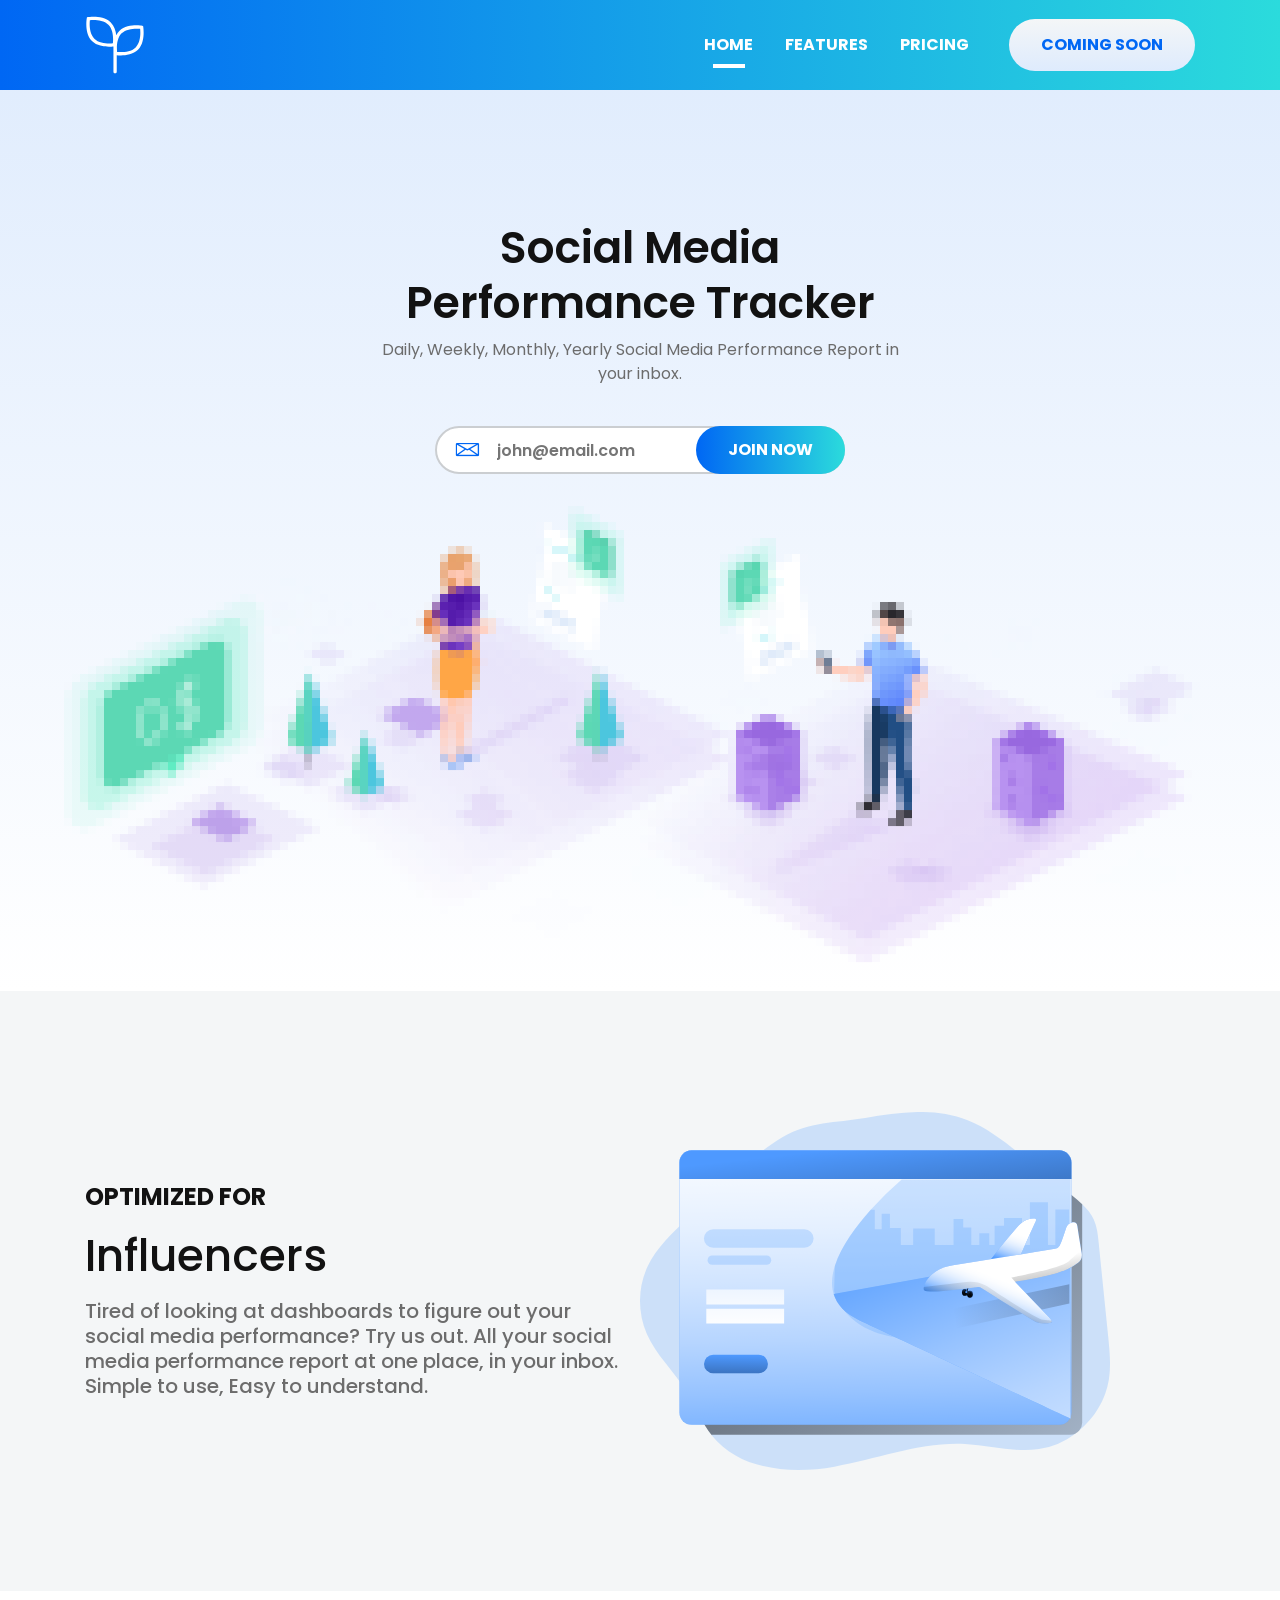
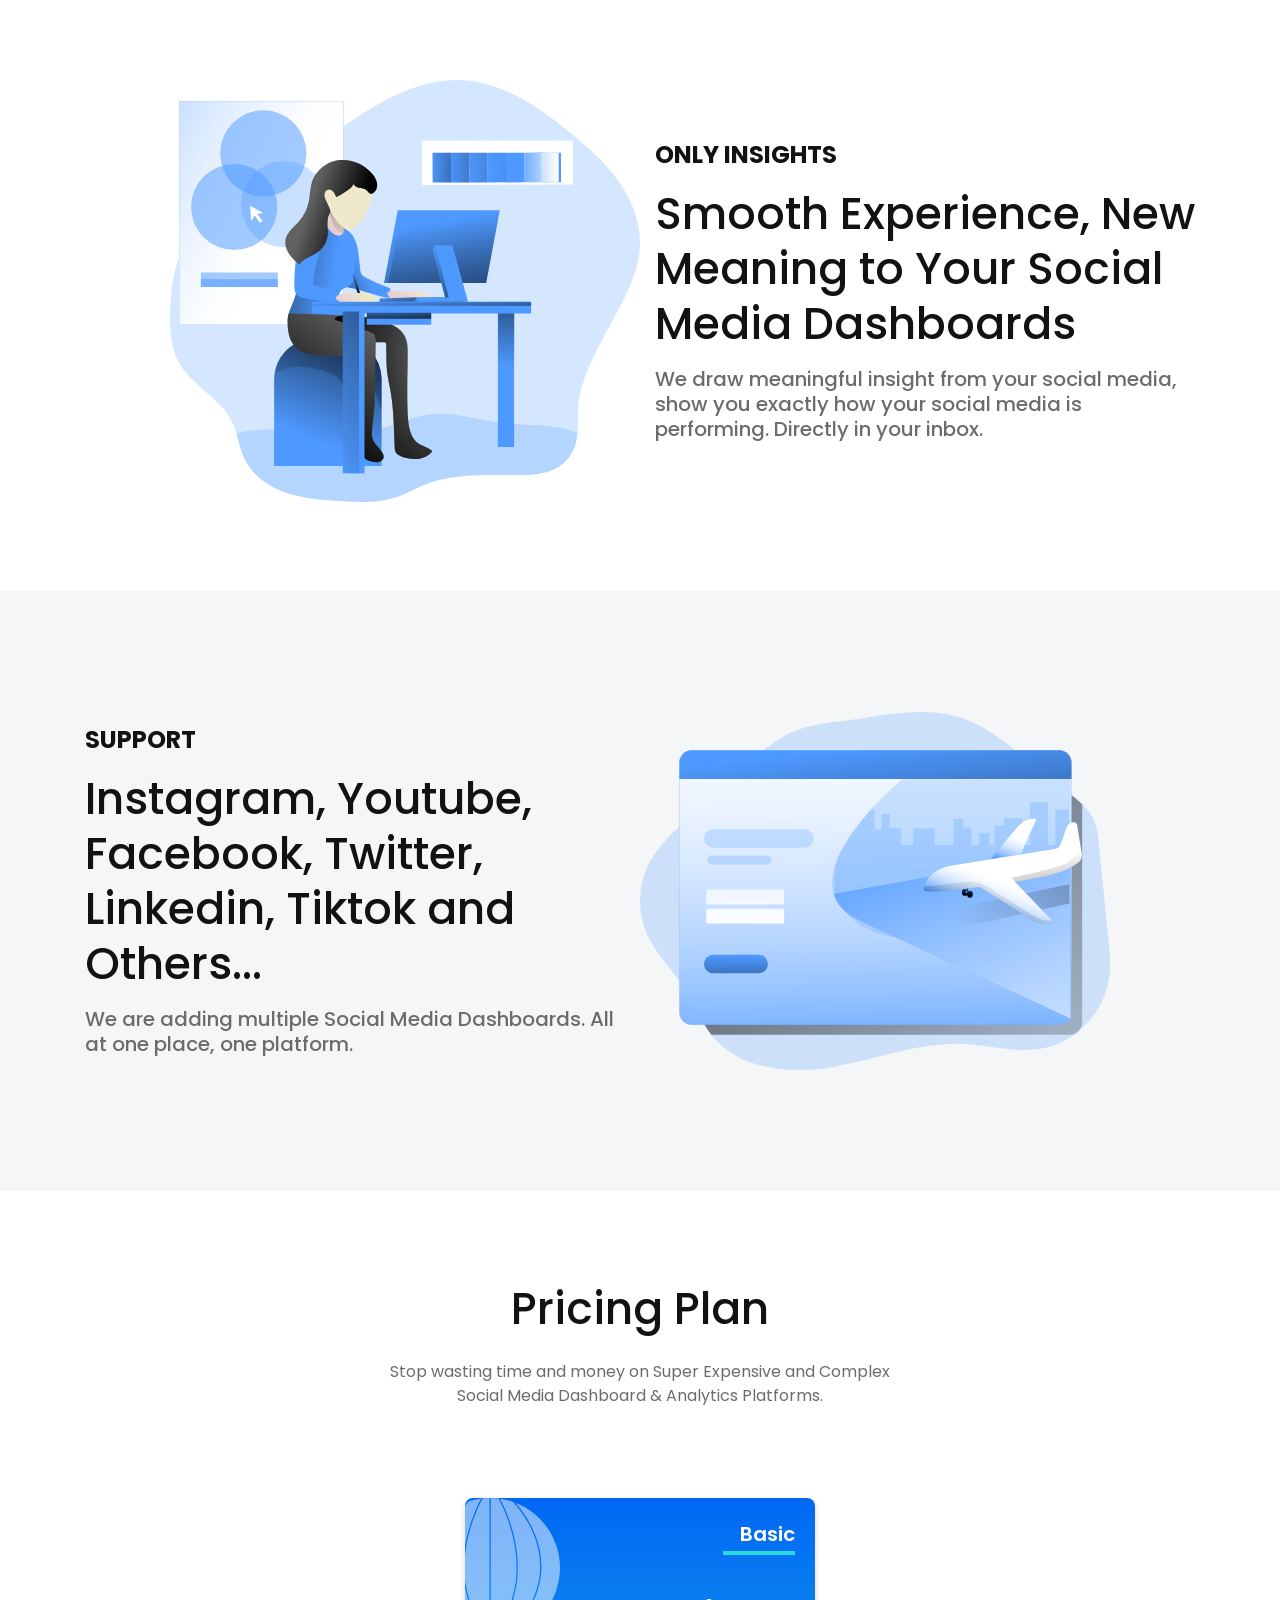
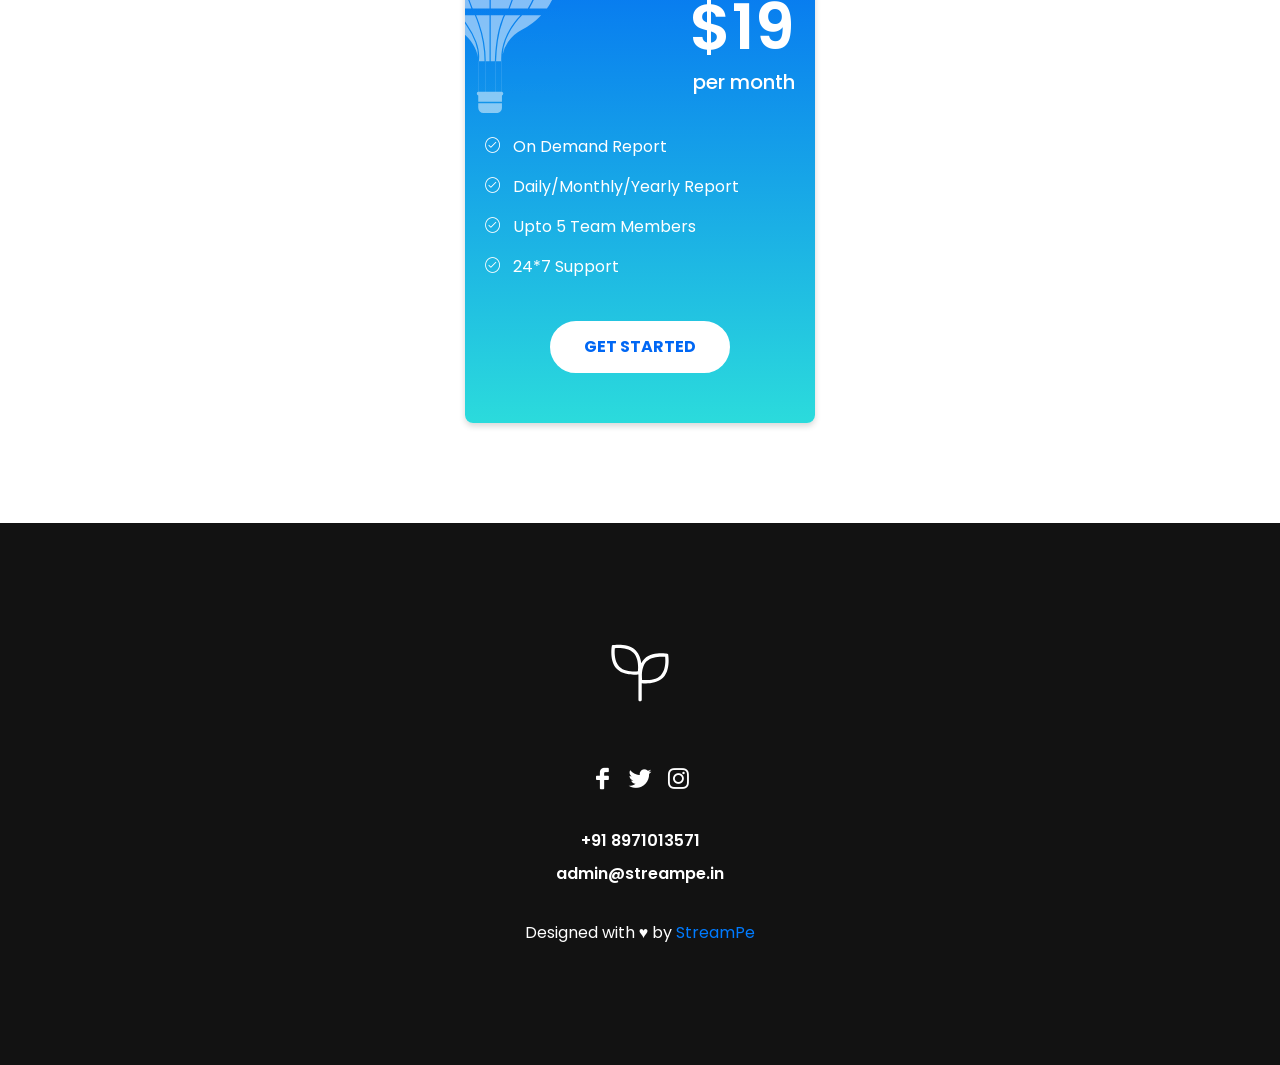
==== commit 5fa23cc9: "change in details" ====
--- a/index.html
+++ b/index.html
@@ -10,7 +10,7 @@
     <meta name="viewport" content="width=device-width, initial-scale=1, shrink-to-fit=no">
 
     <!--====== Title ======-->
-    <title>StreamPe - Your Social Media Dashboard</title>
+    <title>StreamPe - Social Media Dashboard</title>
 
     <!--====== Favicon Icon ======-->
     <link rel="shortcut icon" href="assets/images/favicon.ico" type="image/png">
@@ -102,8 +102,8 @@
                 <div class="row justify-content-center">
                     <div class="col-lg-6 col-md-10">
                         <div class="header-content text-center">
-                            <h3 class="header-title">One Stop Social Media Dashboard Solution.</h3>
-                            <p class="text">Daily, Weekly, Monthly, Yearly Social Media Dashboards in your inbox.<br></p>
+                            <h3 class="header-title">Social Media Performance Tracker</h3>
+                            <p class="text">Daily, Weekly, Monthly, Yearly Social Media Performance Report in your inbox.<br></p>
                             <div class="header-newslatter">
                                 <form action="#">
                                     <i class="lni-envelope"></i>
@@ -134,8 +134,8 @@
                 <div class="col-lg-6">
                     <div class="about-content">
                         <h5 class="sub-title">OPTIMIZED FOR</h5>
-                        <h3 class="about-title">Influencers, Social Media Enthusiasts and Digital Agency</h3>
-                        <p class="text">Tired of looking at dashboards to figure out your social media performance? Try us out. All your social media dashboard at one place, in your inbox. Simple to use, Easy to understand.</p>
+                        <h3 class="about-title">Influencers</h3>
+                        <p class="text">Tired of looking at dashboards to figure out your social media performance? Try us out. All your social media performance report at one place, in your inbox. Simple to use, Easy to understand.</p>
                     </div> <!-- about content -->
                 </div>
             </div> <!-- row -->
@@ -154,7 +154,7 @@
                 <div class="col-lg-6">
                     <div class="about-content">
                         <h5 class="sub-title">ONLY INSIGHTS</h5>
-                        <h3 class="about-title">Smooth Experience, Give Meaning to Your Social Media Dashboards</h3>
+                        <h3 class="about-title">Smooth Experience, New Meaning to Your Social Media Dashboards</h3>
                         <p class="text">We draw meaningful insight from your social media, show you exactly how your social media is performing. Directly in your inbox.</p>
                     </div> <!-- about content -->
                 </div>
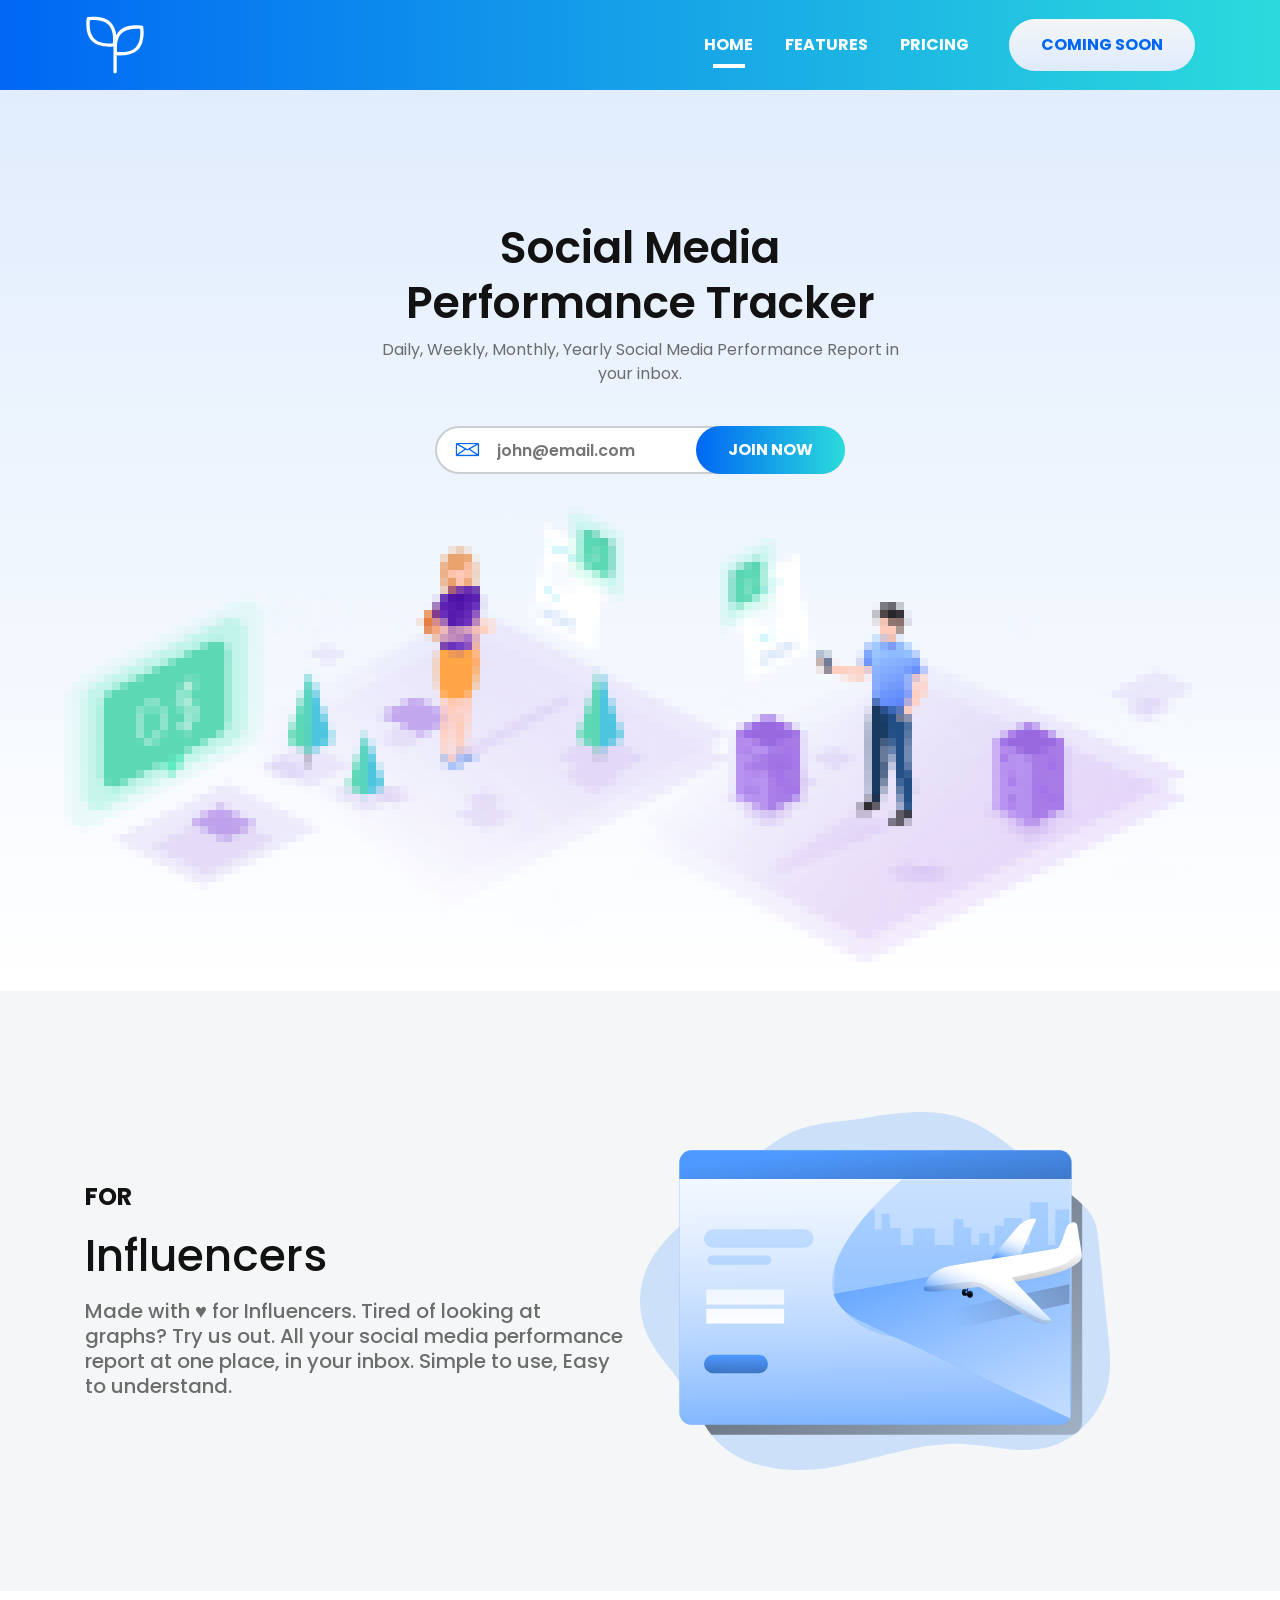
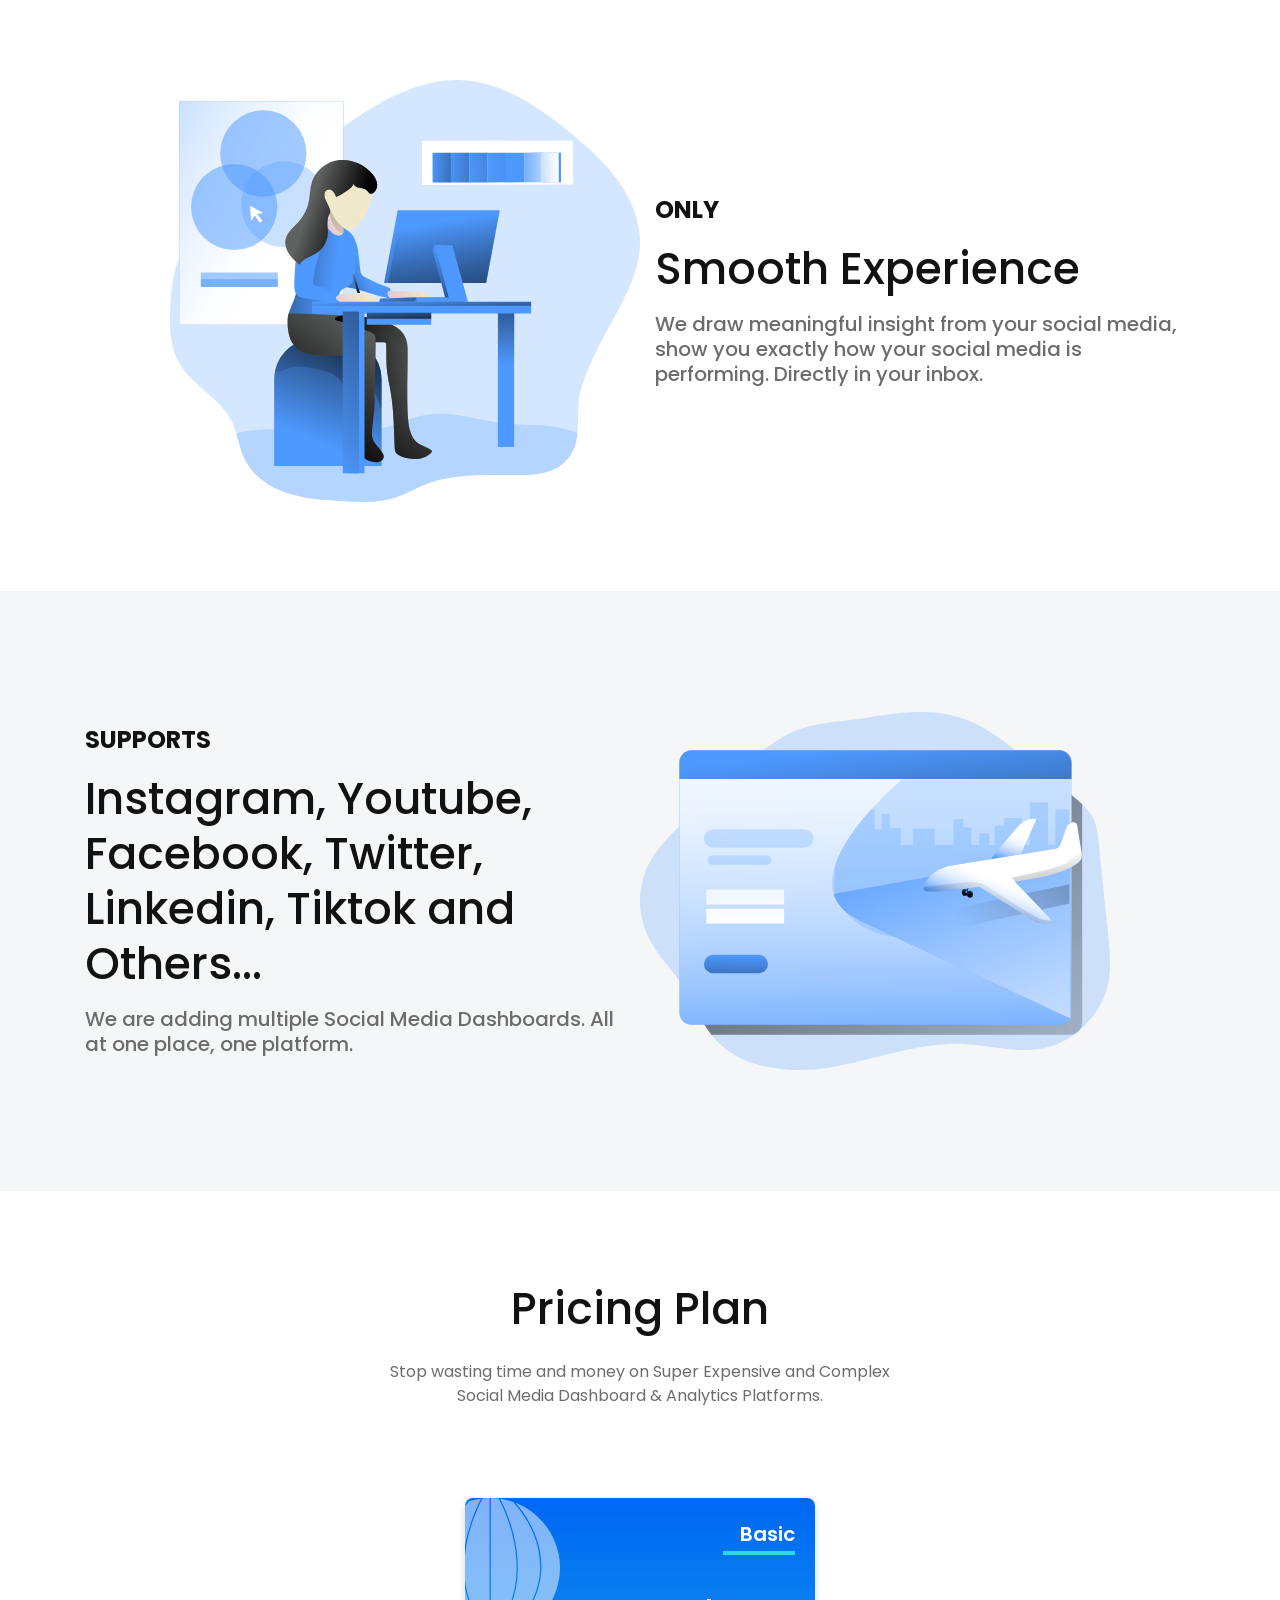
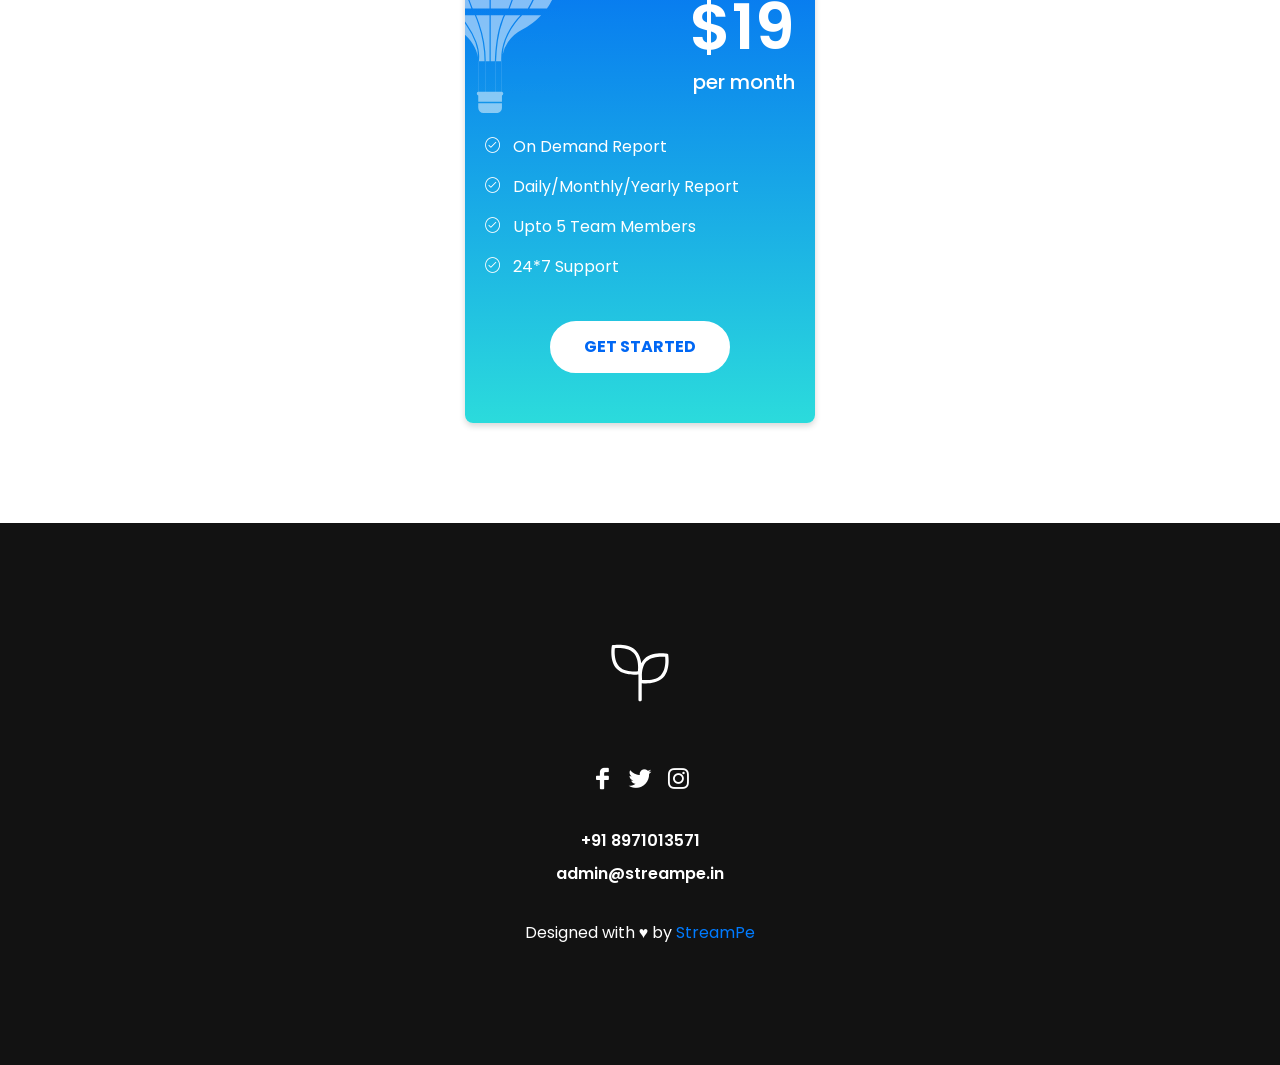
==== commit a6847a70: "changed messaging" ====
--- a/index.html
+++ b/index.html
@@ -10,7 +10,7 @@
     <meta name="viewport" content="width=device-width, initial-scale=1, shrink-to-fit=no">
 
     <!--====== Title ======-->
-    <title>StreamPe - Social Media Dashboard</title>
+    <title>StreamPe - Social Media Tracker</title>
 
     <!--====== Favicon Icon ======-->
     <link rel="shortcut icon" href="assets/images/favicon.ico" type="image/png">
@@ -133,9 +133,9 @@
             <div class="row">
                 <div class="col-lg-6">
                     <div class="about-content">
-                        <h5 class="sub-title">OPTIMIZED FOR</h5>
+                        <h5 class="sub-title">FOR</h5>
                         <h3 class="about-title">Influencers</h3>
-                        <p class="text">Tired of looking at dashboards to figure out your social media performance? Try us out. All your social media performance report at one place, in your inbox. Simple to use, Easy to understand.</p>
+                        <p class="text">Made with &hearts; for Influencers. Tired of looking at graphs? Try us out. All your social media performance report at one place, in your inbox. Simple to use, Easy to understand.</p>
                     </div> <!-- about content -->
                 </div>
             </div> <!-- row -->
@@ -153,8 +153,8 @@
             <div class="row justify-content-end">
                 <div class="col-lg-6">
                     <div class="about-content">
-                        <h5 class="sub-title">ONLY INSIGHTS</h5>
-                        <h3 class="about-title">Smooth Experience, New Meaning to Your Social Media Dashboards</h3>
+                        <h5 class="sub-title">ONLY</h5>
+                        <h3 class="about-title">Smooth Experience</h3>
                         <p class="text">We draw meaningful insight from your social media, show you exactly how your social media is performing. Directly in your inbox.</p>
                     </div> <!-- about content -->
                 </div>
@@ -174,7 +174,7 @@
             <div class="row">
                 <div class="col-lg-6">
                     <div class="about-content">
-                        <h5 class="sub-title">SUPPORT</h5>
+                        <h5 class="sub-title">SUPPORTS</h5>
                         <h3 class="about-title">Instagram, Youtube, Facebook, Twitter, Linkedin, Tiktok and Others...</h3>
                         <p class="text">We are adding multiple Social Media Dashboards. All at one place, one platform.</p>
                     </div> <!-- about content -->
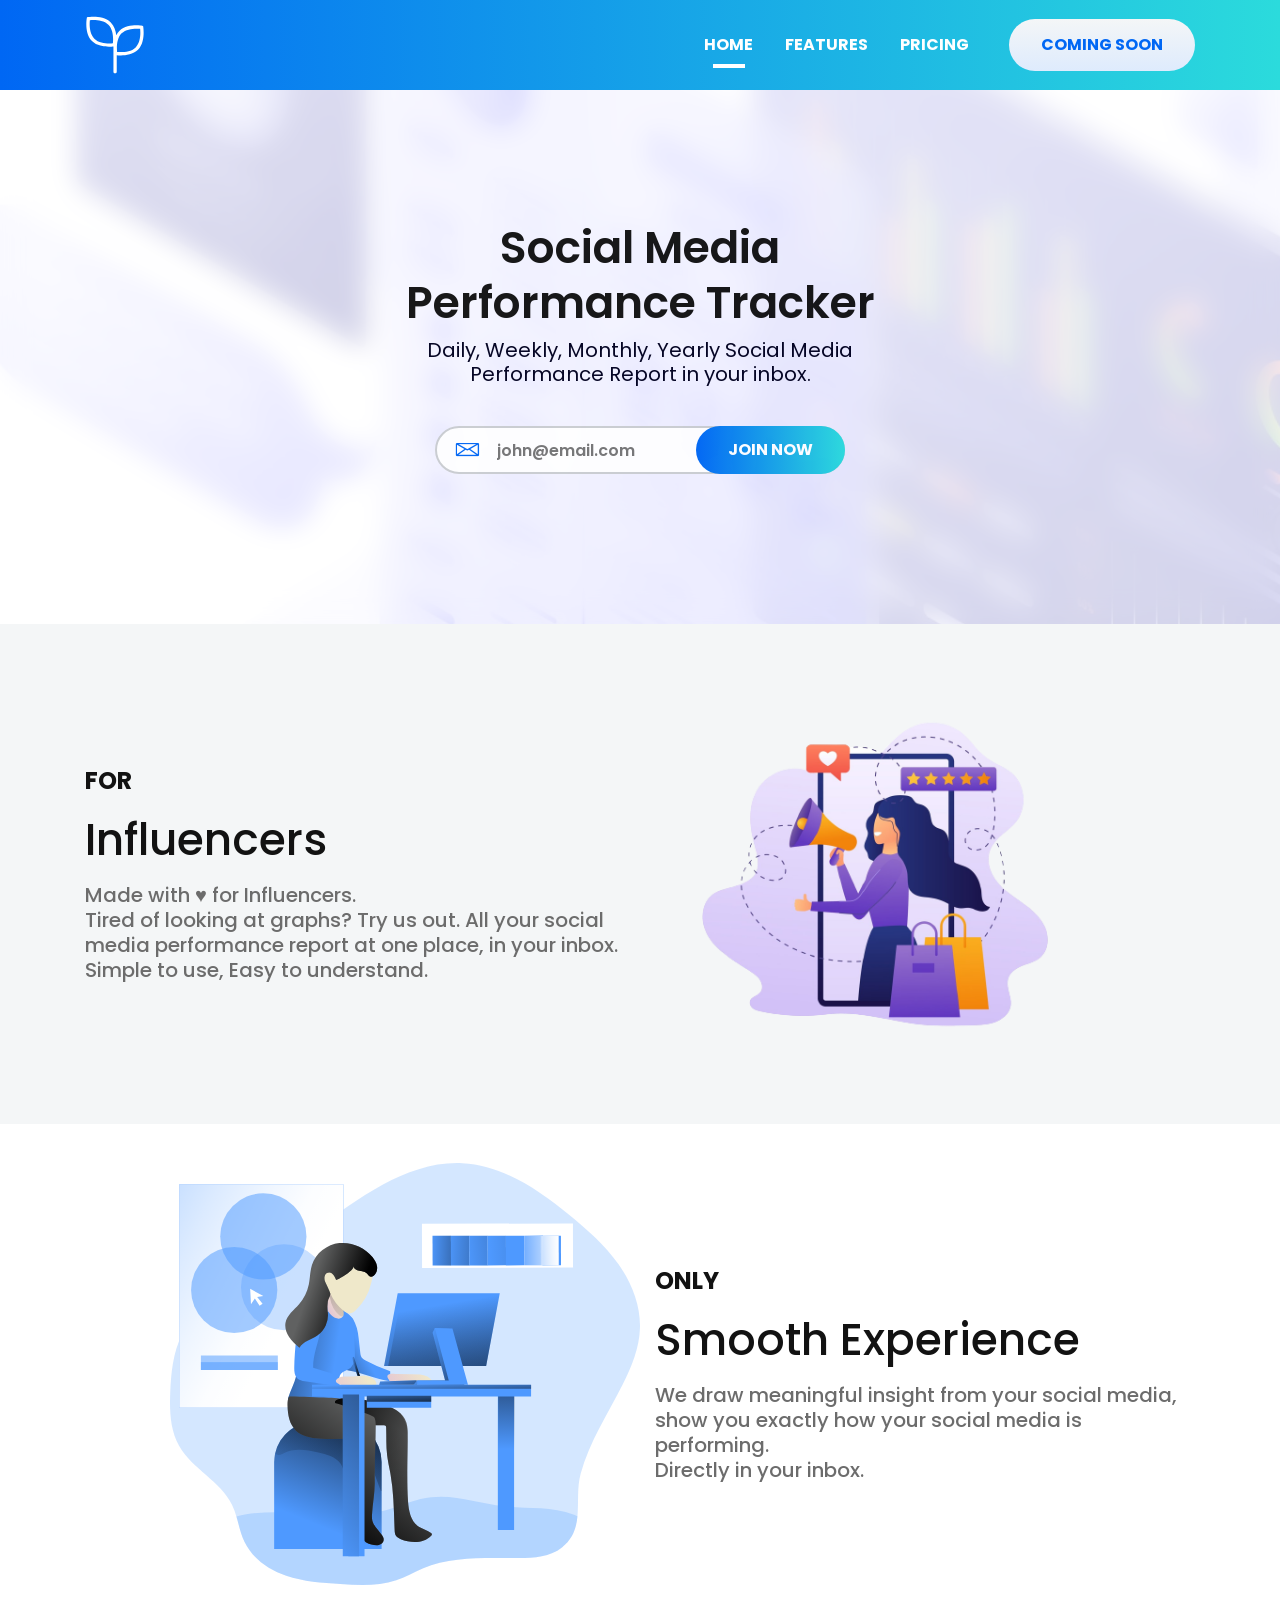
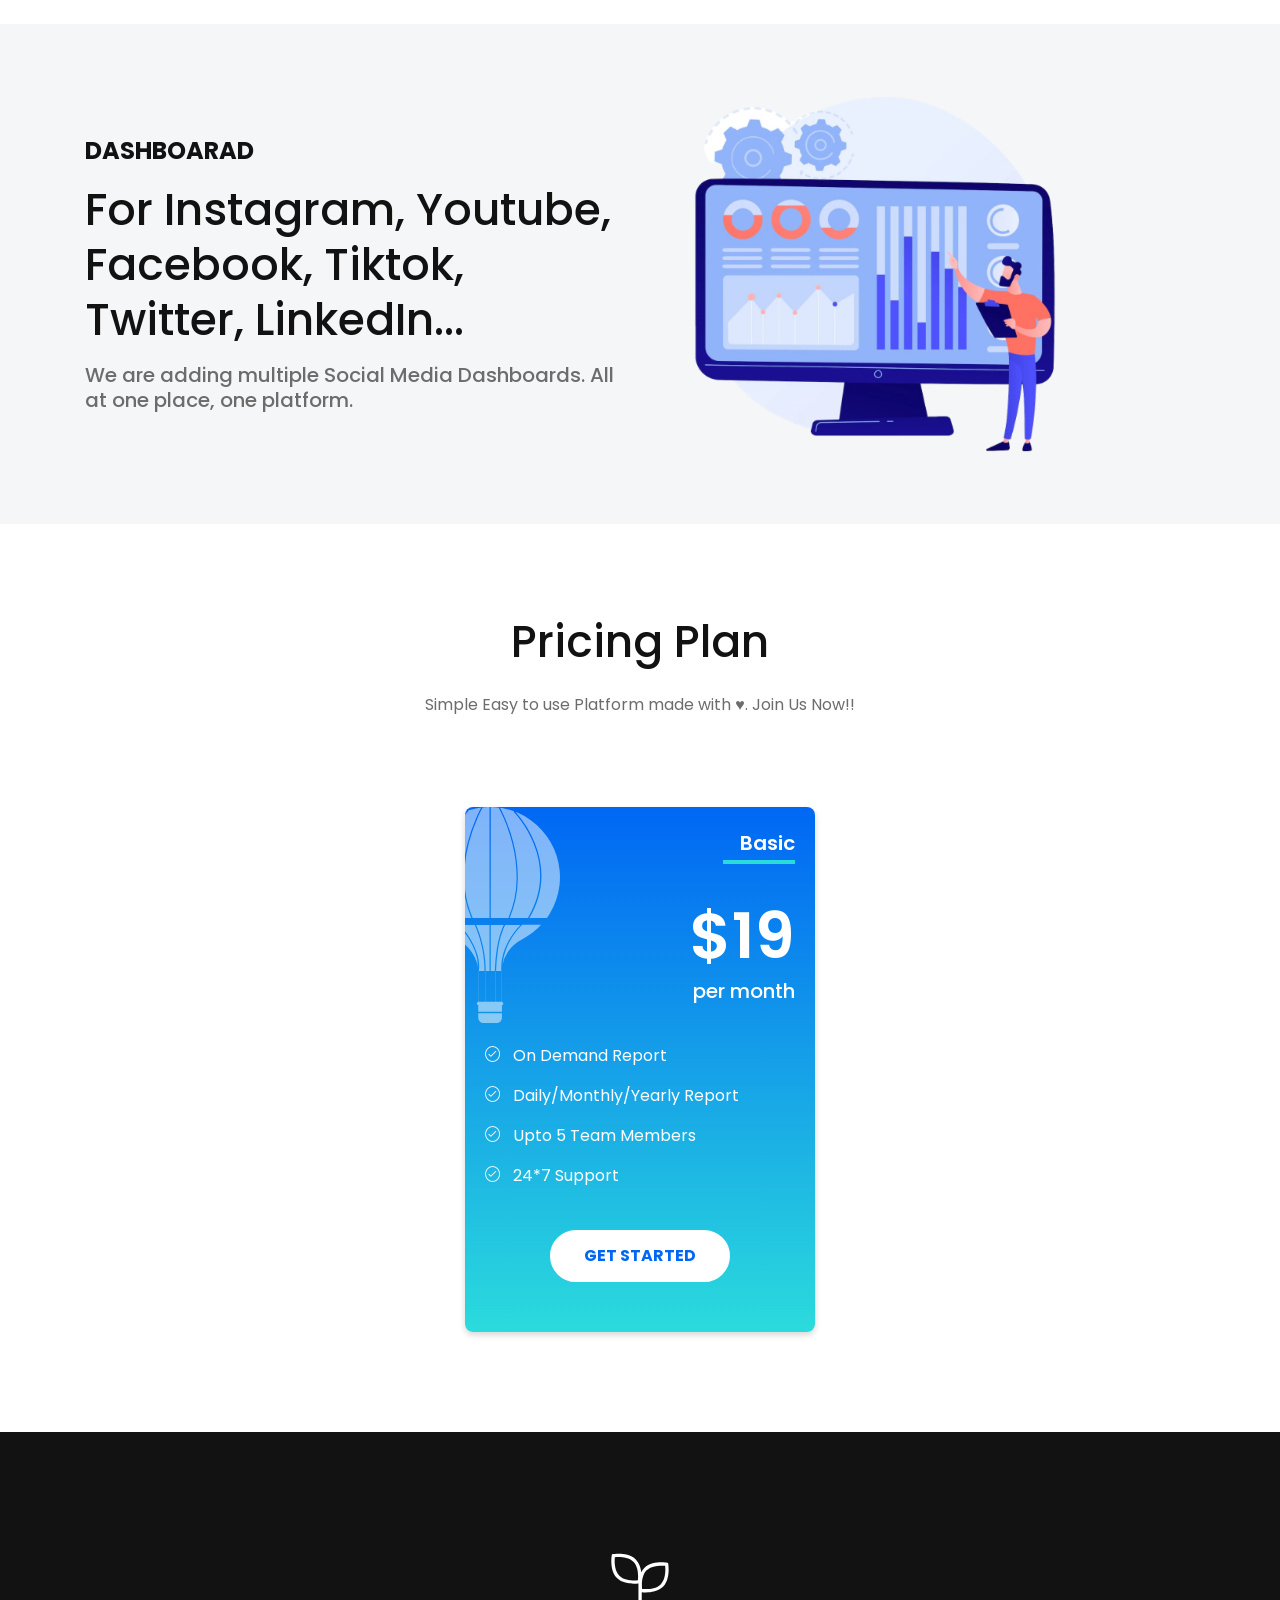
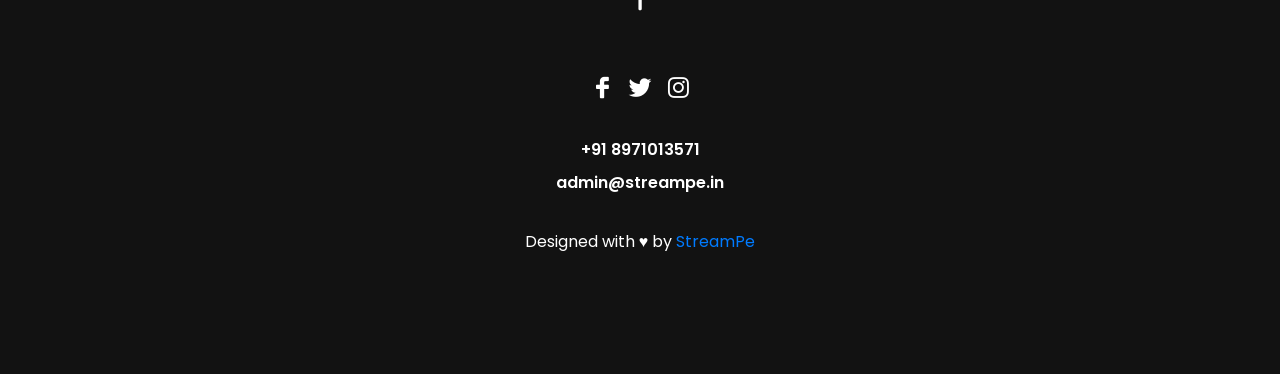
==== commit b43547b9: "added different images and background" ====
--- a/index.html
+++ b/index.html
@@ -98,28 +98,30 @@
         </div>
 
         <div id="home" class="header-content-area">
-            <div class="container">
-                <div class="row justify-content-center">
-                    <div class="col-lg-6 col-md-10">
-                        <div class="header-content text-center">
-                            <h3 class="header-title">Social Media Performance Tracker</h3>
-                            <p class="text">Daily, Weekly, Monthly, Yearly Social Media Performance Report in your inbox.<br></p>
-                            <div class="header-newslatter">
-                                <form action="#">
-                                    <i class="lni-envelope"></i>
-                                    <input type="text" placeholder="john@email.com">
-
-                                    <div class="header-btn rounded-buttons">
-                                        <button class="main-btn rounded-three" onclick="">JOIN NOW</button>
-                                    </div>
-                                </form>
+            <div class="backdrop-area">
+                <div class="container">
+                    <div class="row justify-content-center">
+                        <div class="col-lg-6 col-md-10">
+                            <div class="header-content text-center">
+                                <h3 class="header-title">Social Media Performance Tracker</h3>
+                                <p class="text">Daily, Weekly, Monthly, Yearly Social Media Performance Report in your inbox.<br></p>
+                                <div class="header-newslatter">
+                                    <form action="#">
+                                        <i class="lni-envelope"></i>
+                                        <input type="text" placeholder="john@email.com">
+
+                                        <div class="header-btn rounded-buttons">
+                                            <button class="main-btn rounded-three" onclick="">JOIN NOW</button>
+                                        </div>
+                                    </form>
+                                </div>
                             </div>
                         </div>
-                    </div>
-                </div> <!-- row -->
-            </div> <!-- container -->
-            <div class="header-image">
-                <img src="assets/images/header.png" alt="Header">
+                    </div> <!-- row -->
+                </div><!-- container -->
+                <div class="header-image">
+                    <img src="data:image/svg+xml;charset=utf8,%3Csvg%20xmlns='http://www.w3.org/2000/svg'%3E%3C/svg%3E" alt="Header">
+                </div>
             </div>
         </div> <!-- header content area -->
     </header>
@@ -135,7 +137,7 @@
                     <div class="about-content">
                         <h5 class="sub-title">FOR</h5>
                         <h3 class="about-title">Influencers</h3>
-                        <p class="text">Made with &hearts; for Influencers. Tired of looking at graphs? Try us out. All your social media performance report at one place, in your inbox. Simple to use, Easy to understand.</p>
+                        <p class="text">Made with &hearts; for Influencers. <br/>Tired of looking at graphs? Try us out. All your social media performance report at one place, in your inbox. Simple to use, Easy to understand.</p>
                     </div> <!-- about content -->
                 </div>
             </div> <!-- row -->
@@ -143,7 +145,7 @@
         
         <div class="about-image about-image-2 d-flex align-items-center">
             <div class="image">
-                <img src="assets/images/about1.svg" alt="about">
+                <img src="assets/images/influencer_img-copy.png" alt="about">
             </div>
         </div>  <!-- about image -->
     </section>
@@ -155,7 +157,7 @@
                     <div class="about-content">
                         <h5 class="sub-title">ONLY</h5>
                         <h3 class="about-title">Smooth Experience</h3>
-                        <p class="text">We draw meaningful insight from your social media, show you exactly how your social media is performing. Directly in your inbox.</p>
+                        <p class="text">We draw meaningful insight from your social media, show you exactly how your social media is performing. <br/>Directly in your inbox.</p>
                     </div> <!-- about content -->
                 </div>
             </div> <!-- row -->
@@ -174,8 +176,8 @@
             <div class="row">
                 <div class="col-lg-6">
                     <div class="about-content">
-                        <h5 class="sub-title">SUPPORTS</h5>
-                        <h3 class="about-title">Instagram, Youtube, Facebook, Twitter, Linkedin, Tiktok and Others...</h3>
+                        <h5 class="sub-title">DASHBOARAD</h5>
+                        <h3 class="about-title">For Instagram, Youtube, Facebook, Tiktok, Twitter, LinkedIn...</h3>
                         <p class="text">We are adding multiple Social Media Dashboards. All at one place, one platform.</p>
                     </div> <!-- about content -->
                 </div>
@@ -184,7 +186,7 @@
         
         <div class="about-image about-image-2 d-flex align-items-center">
             <div class="image">
-                <img src="assets/images/about1.svg" alt="about">
+                <img src="assets/images/social_medias.png" alt="about">
             </div>
         </div>  <!-- about image -->
     </section>
@@ -207,7 +209,7 @@
                 <div class="col-lg-6">
                     <div class="section-title text-center pb-50">
                         <h3 class="title">Pricing Plan</h3>
-                        <p class="text">Stop wasting time and money on Super Expensive and Complex Social Media Dashboard & Analytics Platforms.</p>
+                        <p class="text">Simple Easy to use Platform made with &hearts;. Join Us Now!!</p>
                     </div> <!-- row -->
                 </div>
             </div> <!-- row -->
--- a/assets/css/style.css
+++ b/assets/css/style.css
@@ -2610,10 +2610,25 @@
         background: -o-linear-gradient(bottom, #f4f6f7 0%, #deebfd 100%);
         background: linear-gradient(to top, #f4f6f7 0%, #deebfd 100%); }
 
+.backdrop-area{
+  background-color: rgba(255, 255, 255, 0.783);  
+  backdrop-filter: blur(14px);
+  opacity: 0.97;
+}
+
+.header-image{
+  opacity: 0;
+}
+
 .header-area .header-content-area {
-  background: -webkit-linear-gradient(#deebfd 0%, rgba(255, 255, 255, 0) 100%);
+  /* background: -webkit-linear-gradient(#deebfd 0%, rgba(255, 255, 255, 0) 100%);
   background: -o-linear-gradient(#deebfd 0%, rgba(255, 255, 255, 0) 100%);
-  background: linear-gradient(#deebfd 0%, rgba(255, 255, 255, 0) 100%); }
+  background: linear-gradient(#deebfd 0%, rgba(255, 255, 255, 0) 100%);  */
+  background-image: url('header_image copy.png');
+  background-repeat: no-repeat;
+  background-attachment: fixed;
+  background-size: cover;
+  }
   .header-area .header-content-area .header-content {
     padding-top: 220px; }
     @media only screen and (min-width: 992px) and (max-width: 1199px) {
@@ -2639,9 +2654,10 @@
           font-size: 36px;
           line-height: 45px; } }
     .header-area .header-content-area .header-content .text {
-      font-size: 16px;
+      font-size: 20px;
       line-height: 24px;
-      color: #6c6c6c;
+      font-weight: 30px;
+      color: rgb(0, 0, 31);
       margin-top: 8px; }
     .header-area .header-content-area .header-content .header-newslatter {
       max-width: 410px;
@@ -2707,12 +2723,12 @@
 ===========================*/
 .about-area {
   position: relative;
-  padding-top: 120px;
-  padding-bottom: 120px;
-  height: 600px; }
+  padding-top: 60px;
+  padding-bottom: 60px;
+  height: 500px; }
   @media only screen and (min-width: 1400px) {
     .about-area {
-      height: 920px; } }
+      height: 600px; } }
   @media only screen and (min-width: 768px) and (max-width: 991px) {
     .about-area {
       height: auto; } }
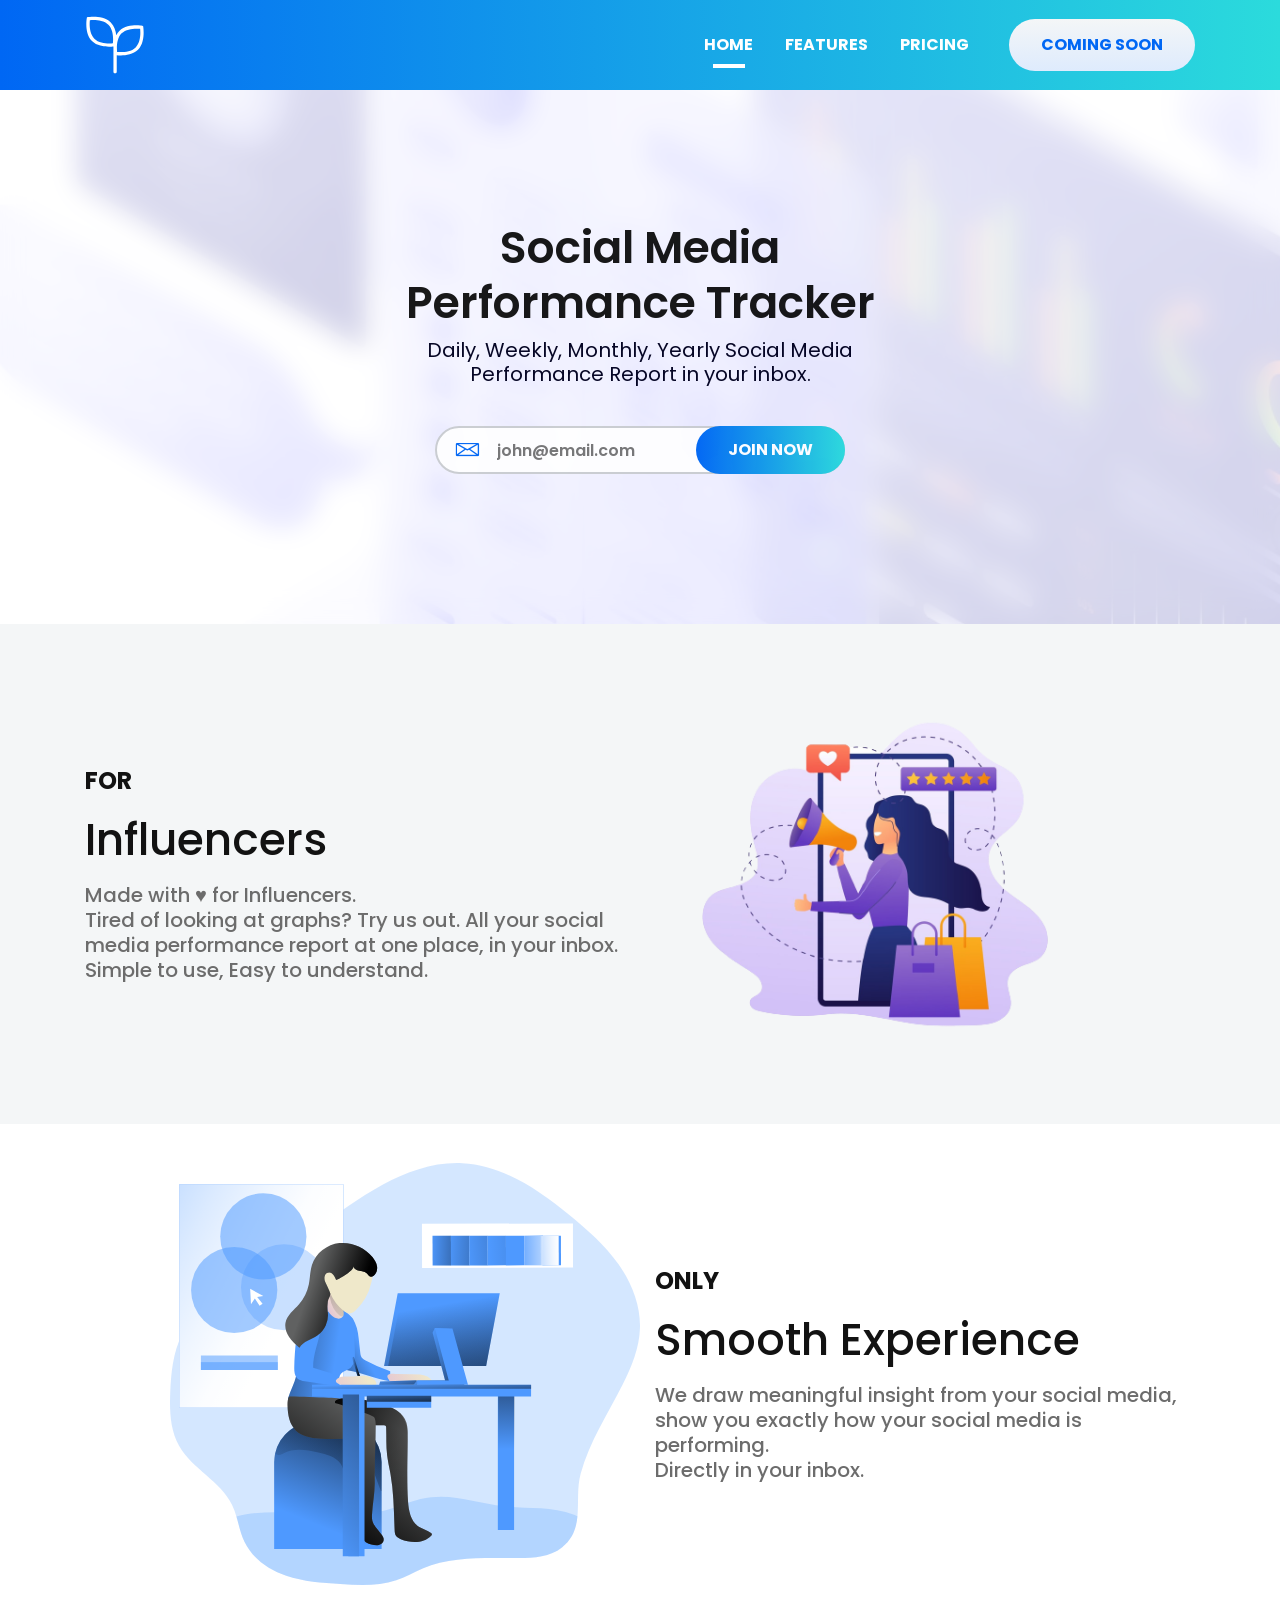
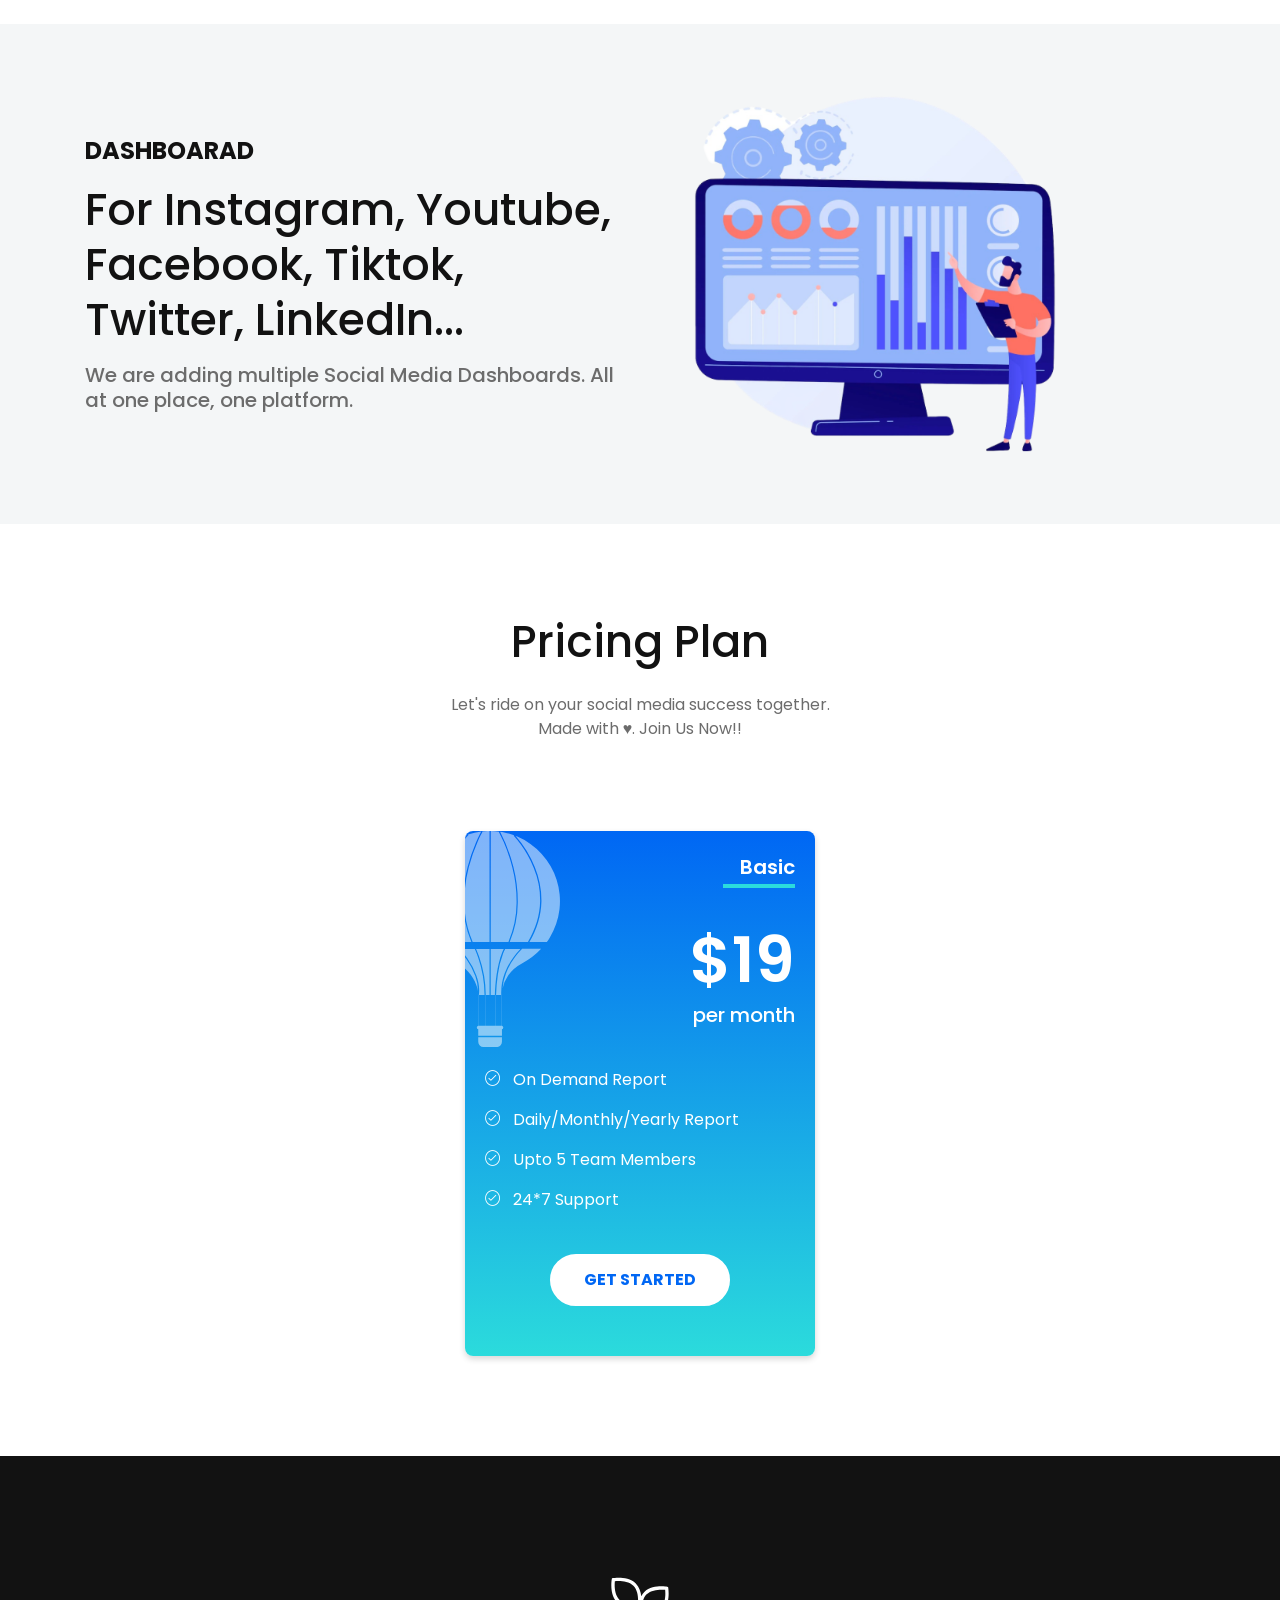
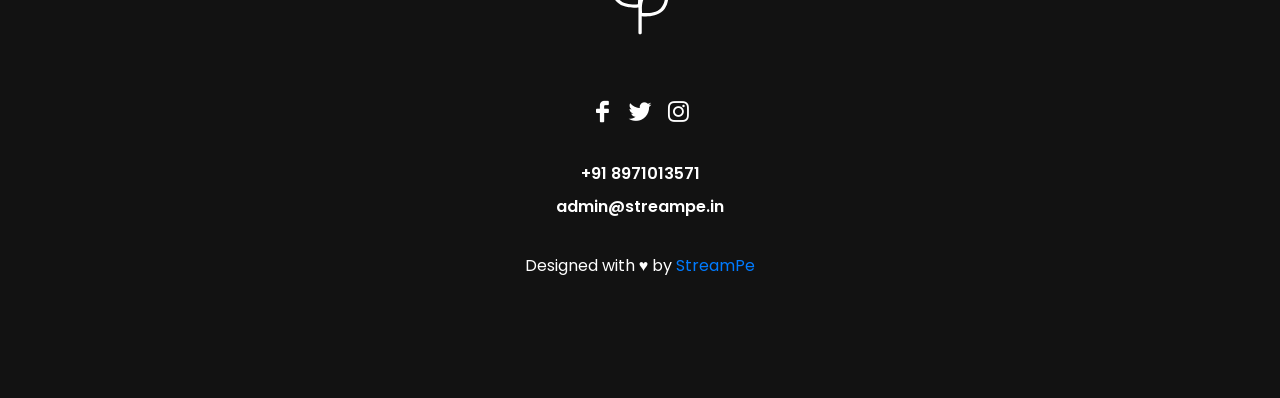
==== commit 1debc7e8: "changed join now message" ====
--- a/index.html
+++ b/index.html
@@ -97,7 +97,7 @@
             </div> <!-- container -->
         </div>
 
-        <div id="home" class="header-content-area">
+        <div id="home" class="header-content-area" style="background-image: url('assets/images/header_image copy.png');">
             <div class="backdrop-area">
                 <div class="container">
                     <div class="row justify-content-center">
@@ -209,7 +209,7 @@
                 <div class="col-lg-6">
                     <div class="section-title text-center pb-50">
                         <h3 class="title">Pricing Plan</h3>
-                        <p class="text">Simple Easy to use Platform made with &hearts;. Join Us Now!!</p>
+                        <p class="text">Let's ride on your social media success together. <br/>Made with &hearts;. Join Us Now!!</p>
                     </div> <!-- row -->
                 </div>
             </div> <!-- row -->
--- a/assets/css/style.css
+++ b/assets/css/style.css
@@ -1641,7 +1641,7 @@
   @media (max-width: 767px) {
     .lg-btn {
       font-size: 16px;
-      ine-height: 52px; } }
+      line-height: 52px; } }
 
 .el-btn {
   line-height: 80px !important;
@@ -2624,7 +2624,6 @@
   /* background: -webkit-linear-gradient(#deebfd 0%, rgba(255, 255, 255, 0) 100%);
   background: -o-linear-gradient(#deebfd 0%, rgba(255, 255, 255, 0) 100%);
   background: linear-gradient(#deebfd 0%, rgba(255, 255, 255, 0) 100%);  */
-  background-image: url('header_image copy.png');
   background-repeat: no-repeat;
   background-attachment: fixed;
   background-size: cover;
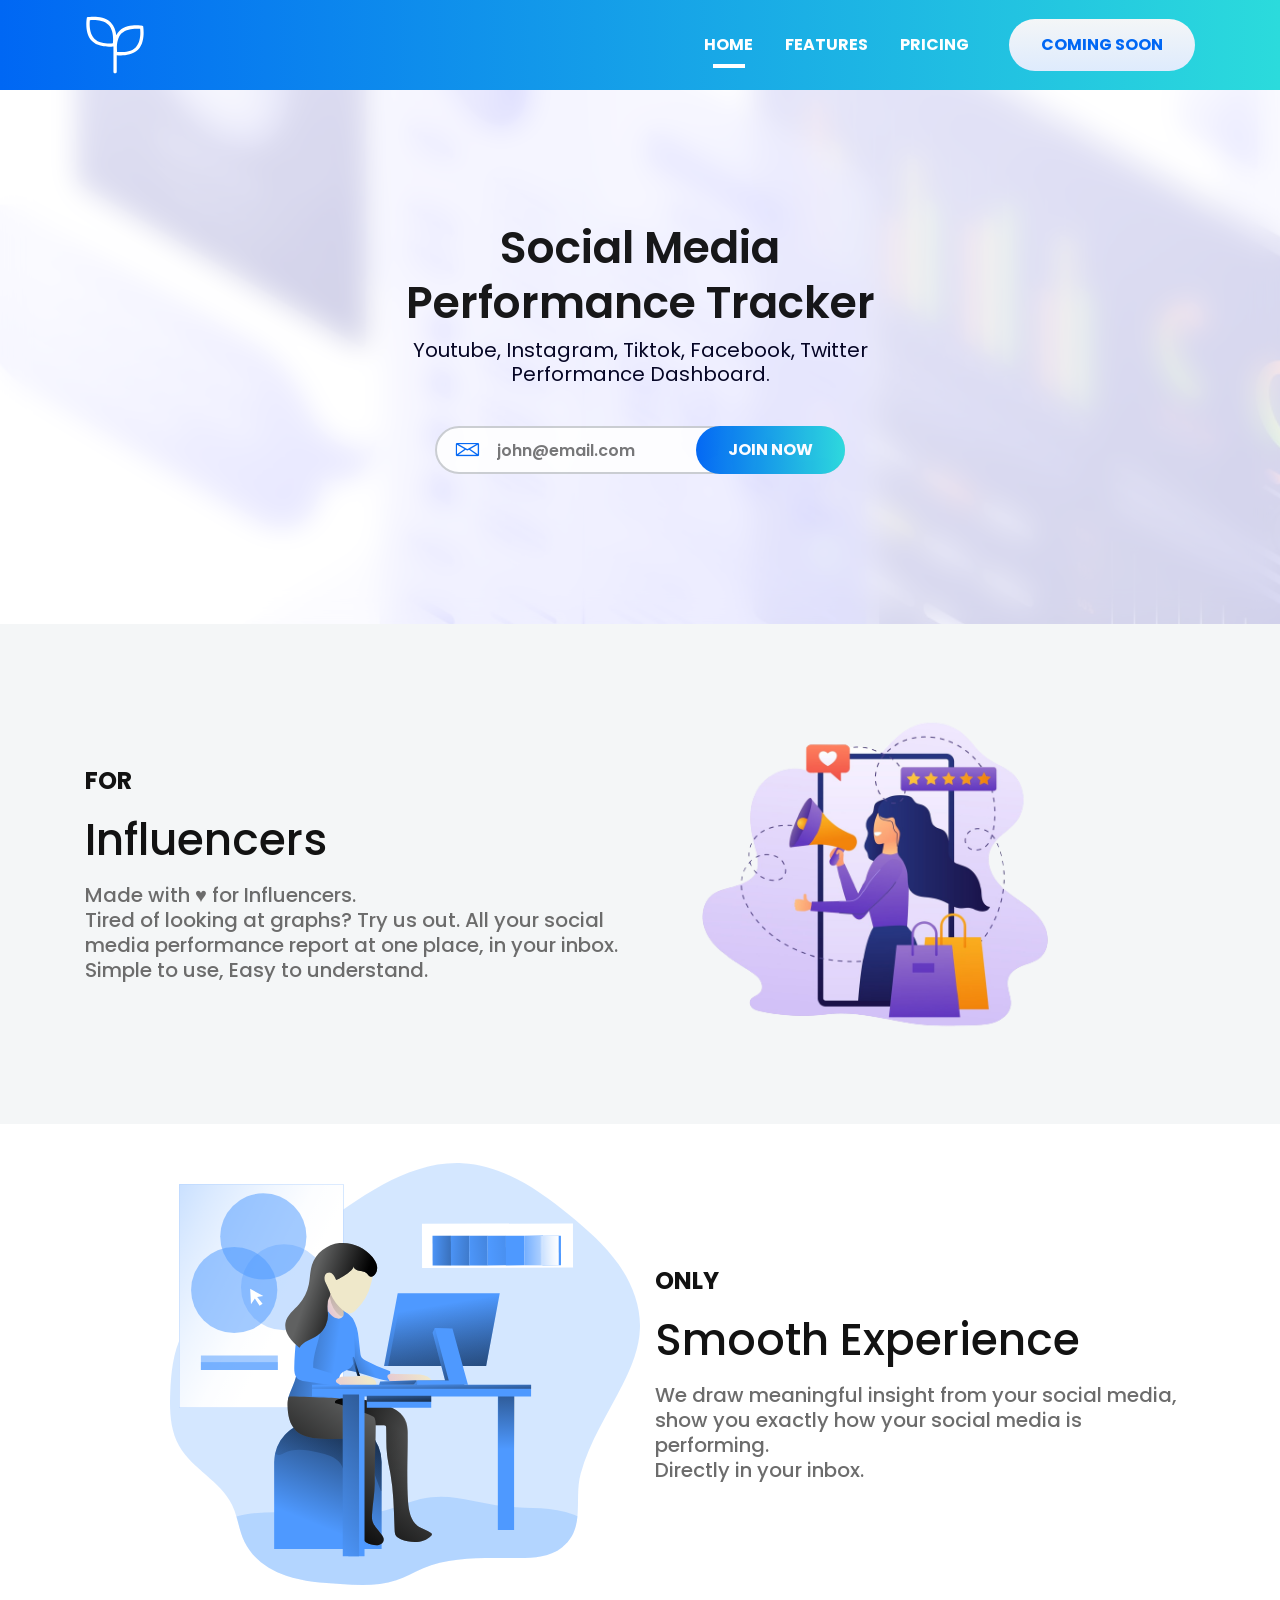
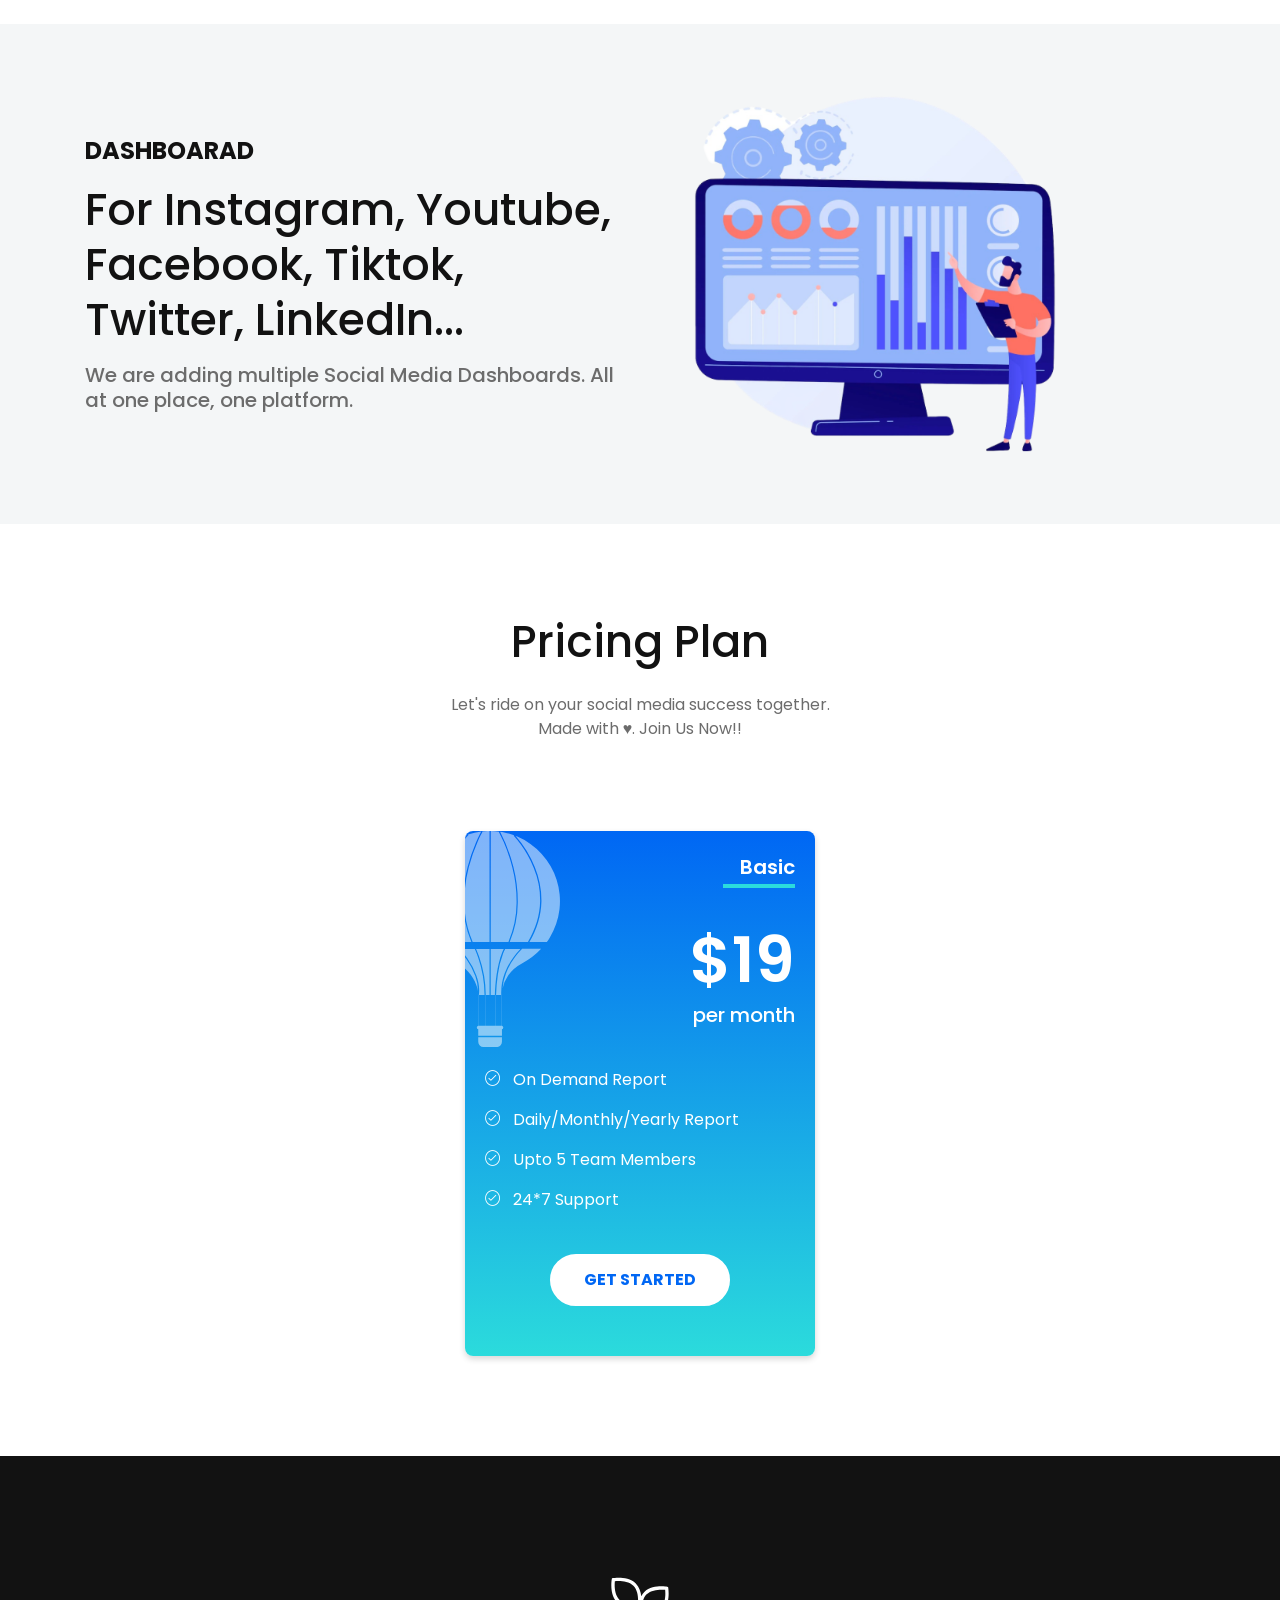
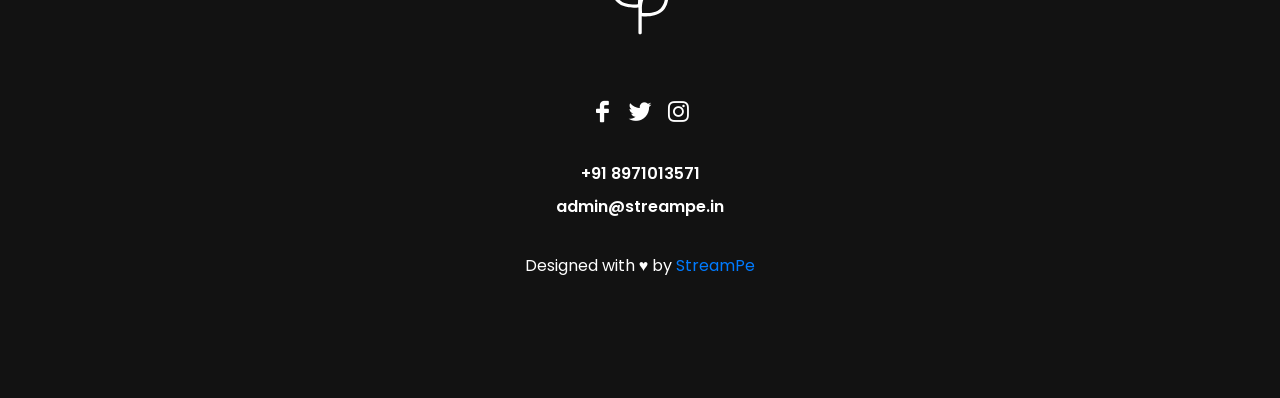
==== commit d9ac162f: "added js for adding count and saving users" ====
--- a/index.html
+++ b/index.html
@@ -10,7 +10,7 @@
     <meta name="viewport" content="width=device-width, initial-scale=1, shrink-to-fit=no">
 
     <!--====== Title ======-->
-    <title>StreamPe - Social Media Tracker</title>
+    <title>StreamPe - Combined Social Media Dashboard</title>
 
     <!--====== Favicon Icon ======-->
     <link rel="shortcut icon" href="assets/images/favicon.ico" type="image/png">
@@ -104,14 +104,14 @@
                         <div class="col-lg-6 col-md-10">
                             <div class="header-content text-center">
                                 <h3 class="header-title">Social Media Performance Tracker</h3>
-                                <p class="text">Daily, Weekly, Monthly, Yearly Social Media Performance Report in your inbox.<br></p>
+                                <p class="text">Youtube, Instagram, Tiktok, Facebook, Twitter Performance Dashboard.<br></p>
                                 <div class="header-newslatter">
-                                    <form action="#">
+                                    <form action='#'>
                                         <i class="lni-envelope"></i>
-                                        <input type="text" placeholder="john@email.com">
+                                        <input class="email-input-text" type="text" placeholder="john@email.com">
 
                                         <div class="header-btn rounded-buttons">
-                                            <button class="main-btn rounded-three" onclick="">JOIN NOW</button>
+                                            <button class="main-btn rounded-three join-now-button">JOIN NOW</button>
                                         </div>
                                     </form>
                                 </div>
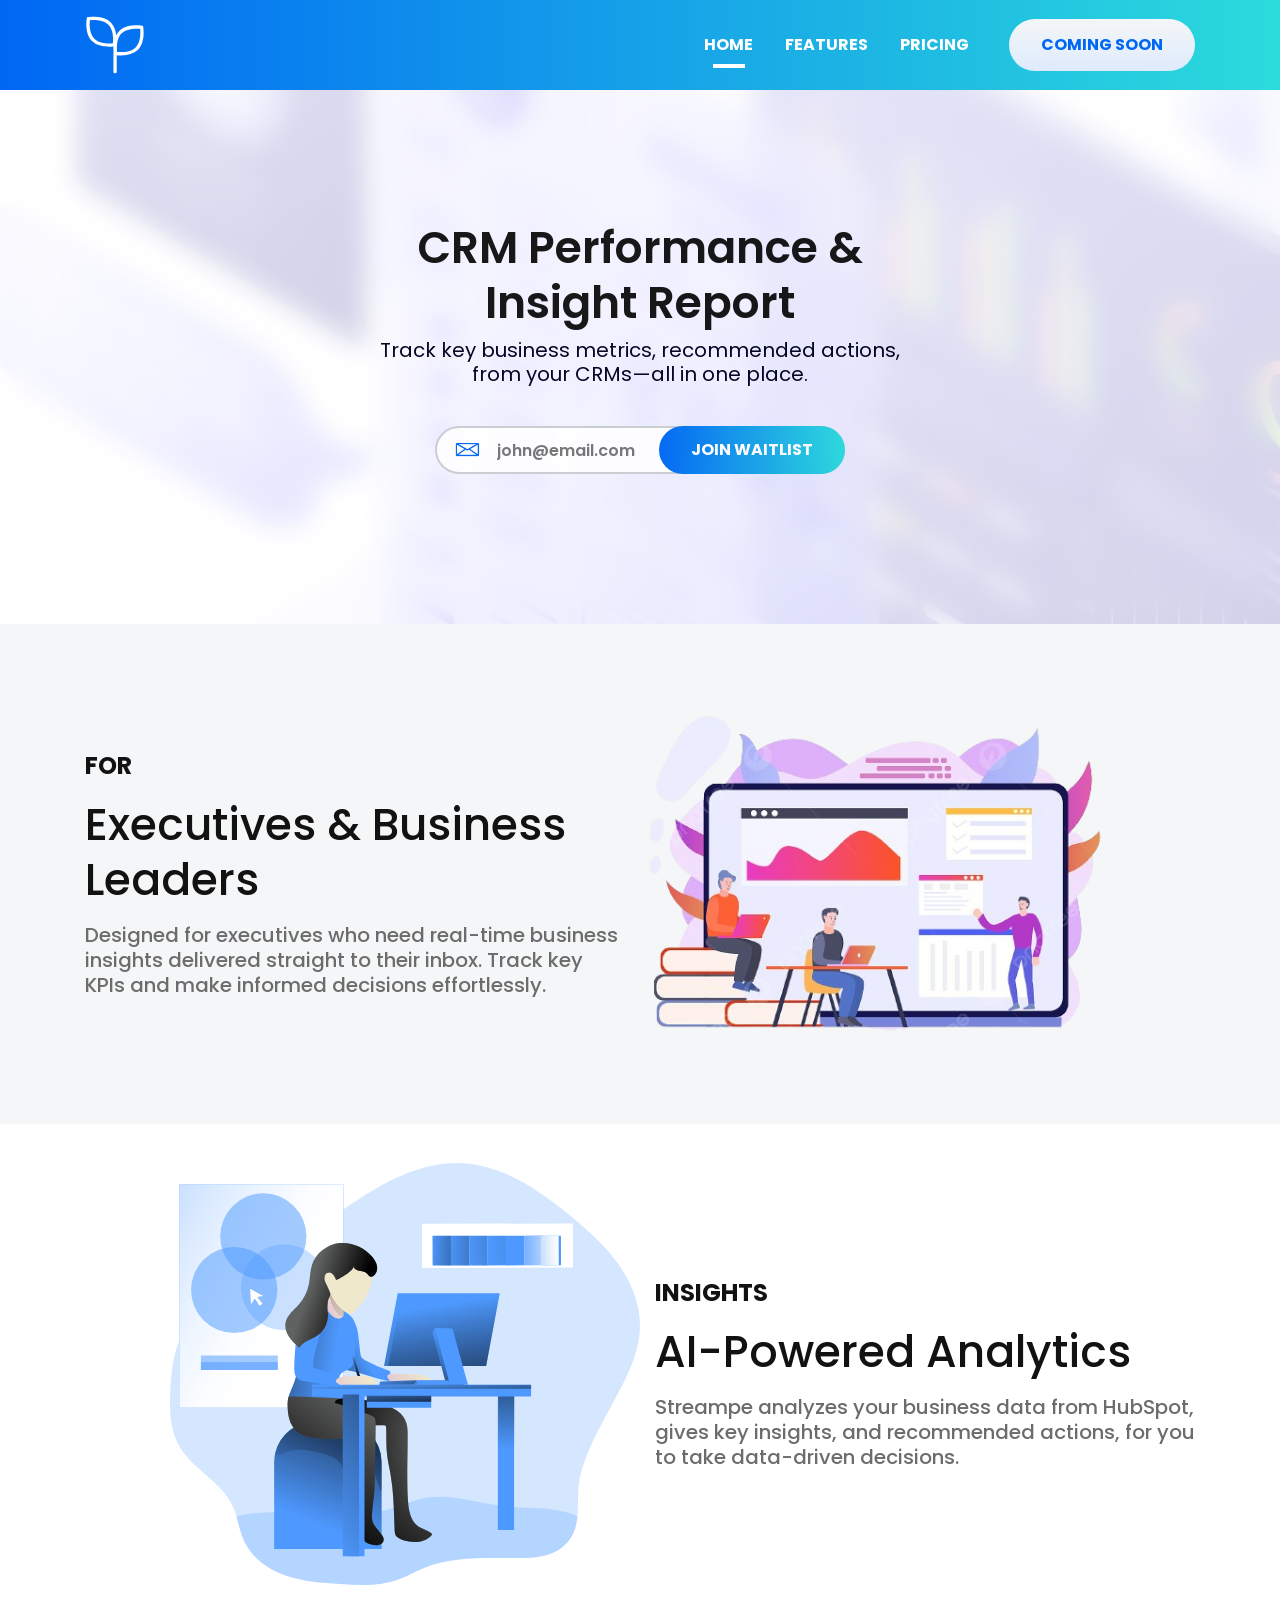
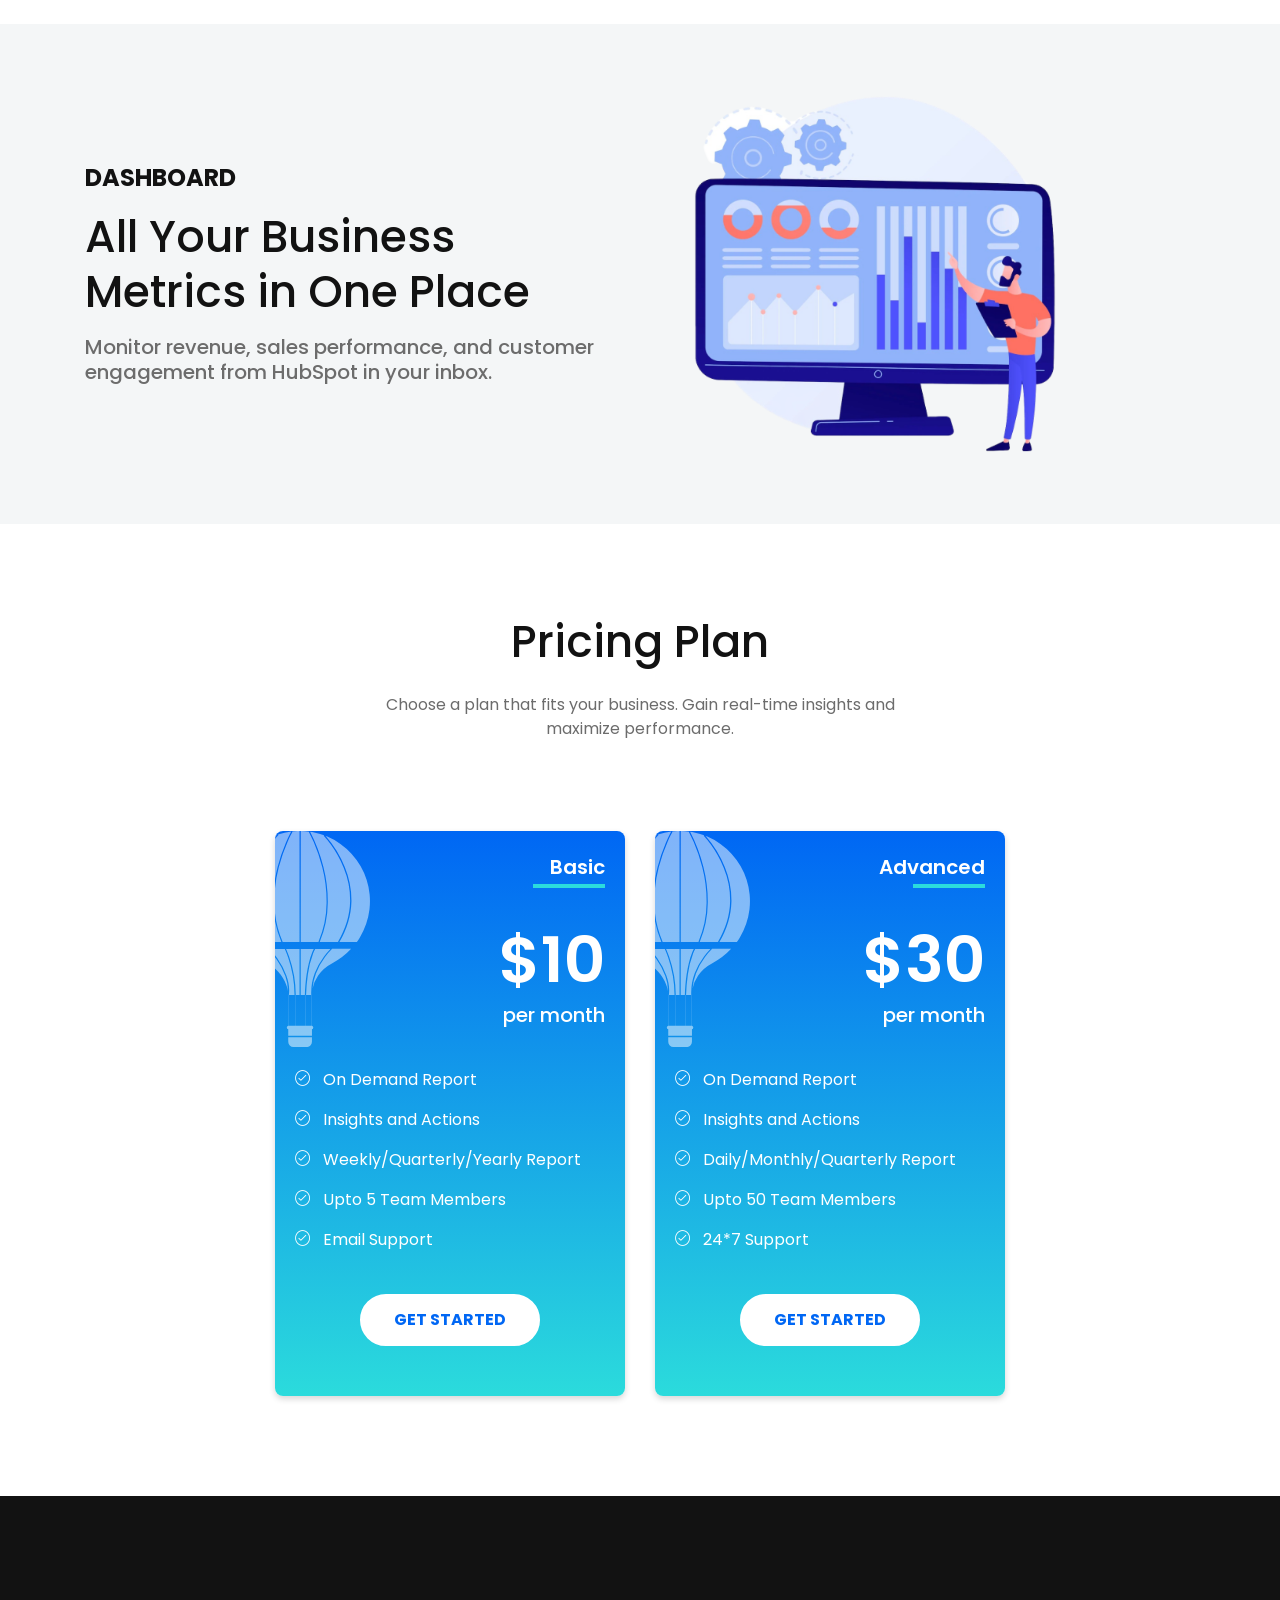
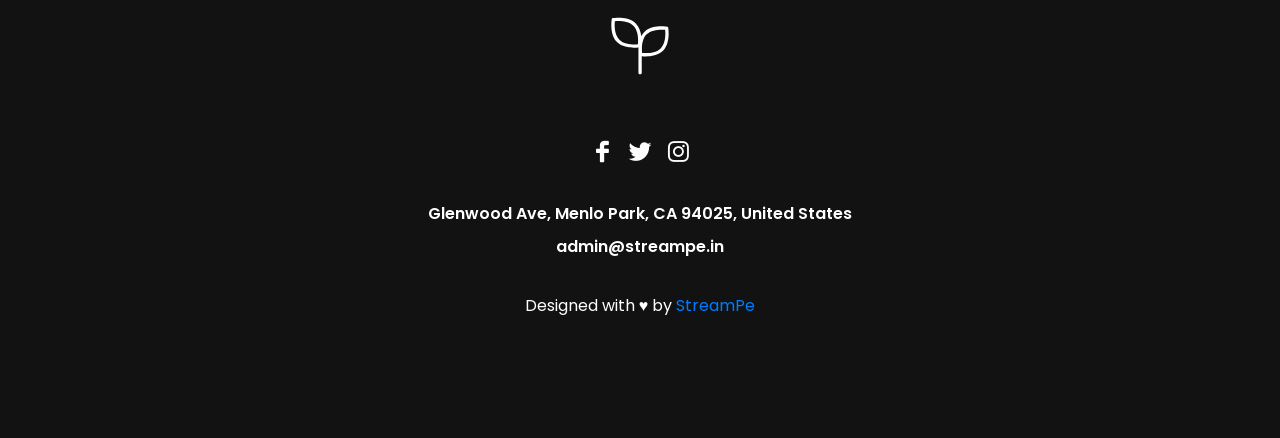
==== commit 8250fc4c: "updated marketing text" ====
--- a/index.html
+++ b/index.html
@@ -10,7 +10,7 @@
     <meta name="viewport" content="width=device-width, initial-scale=1, shrink-to-fit=no">
 
     <!--====== Title ======-->
-    <title>StreamPe - Combined Social Media Dashboard</title>
+    <title>StreamPe - Executive Dashboard</title>
 
     <!--====== Favicon Icon ======-->
     <link rel="shortcut icon" href="assets/images/favicon.ico" type="image/png">
@@ -55,7 +55,7 @@
     </div>
 
     <!--====== PRELOADER PART ENDS ======-->
-    
+
     <!--====== HEADER PART START ======-->
 
     <header class="header-area">
@@ -103,15 +103,15 @@
                     <div class="row justify-content-center">
                         <div class="col-lg-6 col-md-10">
                             <div class="header-content text-center">
-                                <h3 class="header-title">Social Media Performance Tracker</h3>
-                                <p class="text">Youtube, Instagram, Tiktok, Facebook, Twitter Performance Dashboard.<br></p>
+                                <h3 class="header-title">CRM Performance & Insight Report</h3>
+                                <p class="text">Track key business metrics, recommended actions, from your CRMs—all in one place.<br></p>
                                 <div class="header-newslatter">
                                     <form action='#'>
                                         <i class="lni-envelope"></i>
                                         <input class="email-input-text" type="text" placeholder="john@email.com">
 
                                         <div class="header-btn rounded-buttons">
-                                            <button class="main-btn rounded-three join-now-button">JOIN NOW</button>
+                                            <button class="main-btn rounded-three join-now-button">JOIN WAITLIST</button>
                                         </div>
                                     </form>
                                 </div>
@@ -127,7 +127,7 @@
     </header>
 
     <!--====== HEADER PART ENDS ======-->
-    
+
     <!--====== ABOUT PART START ======-->
 
         <section id="about" class="about-area d-lg-flex align-items-center gray-bg">
@@ -136,16 +136,16 @@
                 <div class="col-lg-6">
                     <div class="about-content">
                         <h5 class="sub-title">FOR</h5>
-                        <h3 class="about-title">Influencers</h3>
-                        <p class="text">Made with &hearts; for Influencers. <br/>Tired of looking at graphs? Try us out. All your social media performance report at one place, in your inbox. Simple to use, Easy to understand.</p>
+                        <h3 class="about-title">Executives & Business Leaders</h3>
+                        <p class="text">Designed for executives who need real-time business insights delivered straight to their inbox. Track key KPIs and make informed decisions effortlessly.</p>
                     </div> <!-- about content -->
                 </div>
             </div> <!-- row -->
         </div> <!-- container -->
-        
+
         <div class="about-image about-image-2 d-flex align-items-center">
             <div class="image">
-                <img src="assets/images/influencer_img-copy.png" alt="about">
+                <img src="assets/images/streampe-executive.png" alt="about">
             </div>
         </div>  <!-- about image -->
     </section>
@@ -155,14 +155,14 @@
             <div class="row justify-content-end">
                 <div class="col-lg-6">
                     <div class="about-content">
-                        <h5 class="sub-title">ONLY</h5>
-                        <h3 class="about-title">Smooth Experience</h3>
-                        <p class="text">We draw meaningful insight from your social media, show you exactly how your social media is performing. <br/>Directly in your inbox.</p>
+                        <h5 class="sub-title">INSIGHTS</h5>
+                        <h3 class="about-title">AI-Powered Analytics</h3>
+                        <p class="text">Streampe analyzes your business data from HubSpot, gives key insights, and recommended actions, for you to take data-driven decisions.</p>
                     </div> <!-- about content -->
                 </div>
             </div> <!-- row -->
         </div> <!-- container -->
-        
+
     <div class="about-image d-flex align-items-center">
             <div class="image">
                 <img src="assets/images/about2.svg" alt="about">
@@ -176,14 +176,14 @@
             <div class="row">
                 <div class="col-lg-6">
                     <div class="about-content">
-                        <h5 class="sub-title">DASHBOARAD</h5>
-                        <h3 class="about-title">For Instagram, Youtube, Facebook, Tiktok, Twitter, LinkedIn...</h3>
-                        <p class="text">We are adding multiple Social Media Dashboards. All at one place, one platform.</p>
+                        <h5 class="sub-title">DASHBOARD</h5>
+                        <h3 class="about-title">All Your Business Metrics in One Place</h3>
+                        <p class="text">Monitor revenue, sales performance, and customer engagement from HubSpot in your inbox.</p>
                     </div> <!-- about content -->
                 </div>
             </div> <!-- row -->
         </div> <!-- container -->
-        
+
         <div class="about-image about-image-2 d-flex align-items-center">
             <div class="image">
                 <img src="assets/images/social_medias.png" alt="about">
@@ -194,41 +194,69 @@
 
 
     <!--====== ABOUT PART ENDS ======-->
-    
+
     <!--====== ABOUT PART START ======-->
 
 
 
     <!--====== ABOUT PART ENDS ======-->
-    
+
     <!--====== PRICING STYLE SIX START ======-->
-    
+
     <section id="pricing" class="pricing-area pricing-one pt-90 pb-100">
         <div class="container">
             <div class="row justify-content-center">
                 <div class="col-lg-6">
                     <div class="section-title text-center pb-50">
                         <h3 class="title">Pricing Plan</h3>
-                        <p class="text">Let's ride on your social media success together. <br/>Made with &hearts;. Join Us Now!!</p>
+                        <p class="text">Choose a plan that fits your business. Gain real-time insights and maximize performance.</p>
                     </div> <!-- row -->
                 </div>
             </div> <!-- row -->
             <div class="row justify-content-center">
+                <div class="col-lg-4 col-md-7 col-sm-9">
+                    <div class="pricing smb mt-40">
+                        <div class="pricing-baloon-two">
+                            <img src="assets/images/baloon-three.svg" alt="flower">
+                        </div>
+                        <div class="pricing-header text-right">
+                            <h5 class="sub-title">Basic</h5>
+                            <span class="price">$10</span>
+                            <p class="year">per month</p>
+                        </div>
+                        <div class="pricing-list">
+                            <ul>
+                                <li><i class="lni-check-mark-circle"></i> On Demand Report</li>
+                                <li><i class="lni-check-mark-circle"></i> Insights and Actions</li>
+                                <li><i class="lni-check-mark-circle"></i> Weekly/Quarterly/Yearly Report</li>
+                                <li><i class="lni-check-mark-circle"></i> Upto 5 Team Members</li>
+                                <li><i class="lni-check-mark-circle"></i> Email Support</li>
+                            </ul>
+                        </div>
+                        <div class="pricing-btn rounded-buttons text-center">
+                            <a class="main-btn rounded-one" href="#">GET STARTED</a>
+                        </div>
+                        <div class="bottom-shape">
+                            <svg xmlns="http://www.w3.org/2000/svg" xmlns:xlink="http://www.w3.org/1999/xlink" viewBox="0 0 350 112.353"><defs><linearGradient id="linear-gradient-1" x1="0.5" x2="0.5" y2="1" gradientUnits="objectBoundingBox"><stop offset="0" stop-color="#495aff"/><stop offset="1" stop-color="#0acffe"/></linearGradient></defs><g data-name="Group 1182" transform="translate(-477 -594)"><g data-name="Group 747" transform="translate(-323 -53)"><path data-name="Path 294" d="M22631.131,167.036c120.006-55.735,214.322,2.57,267.041,0s82.135-16.81,82.135-16.81v74.953h-349.176Z" transform="translate(-21831.131 504.173)" opacity="0.1" fill="url(#linear-gradient-3)"/><path data-name="Path 297" d="M22980.3,167.036c-120.006-55.735-214.32,2.57-267.039,0s-82.137-16.81-82.137-16.81v74.953H22980.3Z" transform="translate(-21830.305 514.173)" opacity="0.2" fill="url(#linear-gradient-3)"/><path data-name="Path 296" d="M22631.131,167.036c120.006-55.735,214.322,2.57,267.041,0s82.135-16.81,82.135-16.81v74.953h-349.176Z" transform="translate(-21831.131 524.173)" opacity="0.4" fill="url(#linear-gradient-3)"/><path data-name="Path 295" d="M22980.3,167.036c-120.006-55.735-214.32,2.57-267.039,0s-82.137-16.81-82.137-16.81v74.953H22980.3Z" transform="translate(-21831.129 534.173)" opacity="0.6" fill="url(#linear-gradient-3)"/></g></g></svg>
+                        </div>
+                    </div> <!-- single pricing -->
+                </div>
                 <div class="col-lg-4 col-md-7 col-sm-9">
                     <div class="pricing enterprise mt-40">
                         <div class="pricing-baloon-two">
                             <img src="assets/images/baloon-three.svg" alt="flower">
                         </div>
                         <div class="pricing-header text-right">
-                            <h5 class="sub-title">Basic</h5>
-                            <span class="price">$19</span>
+                            <h5 class="sub-title">Advanced</h5>
+                            <span class="price">$30</span>
                             <p class="year">per month</p>
                         </div>
                         <div class="pricing-list">
                             <ul>
                                 <li><i class="lni-check-mark-circle"></i> On Demand Report</li>
-                                <li><i class="lni-check-mark-circle"></i> Daily/Monthly/Yearly Report</li>
-                                <li><i class="lni-check-mark-circle"></i> Upto 5 Team Members</li>
+                                <li><i class="lni-check-mark-circle"></i> Insights and Actions</li>
+                                <li><i class="lni-check-mark-circle"></i> Daily/Monthly/Quarterly Report</li>
+                                <li><i class="lni-check-mark-circle"></i> Upto 50 Team Members</li>
                                 <li><i class="lni-check-mark-circle"></i> 24*7 Support</li>
                             </ul>
                         </div>
@@ -245,7 +273,7 @@
     </section>
 
     <!--====== PRICING STYLE SIX ENDS ======-->
-    
+
     <!--====== FOOTER FIVE PART START ======-->
 
     <footer id="footer" class="footer-area footer-bark">
@@ -261,7 +289,7 @@
                         <li><a href="https://www.instagram.com/streampe9/"><i class="lni-instagram-original"></i></a></li>
                     </ul> <!-- social -->
                     <div class="footer-support text-center">
-                        <span class="number">+91 8971013571</span>
+                        <span class="address">Glenwood Ave, Menlo Park, CA 94025, United States</span>
                         <span class="mail">admin@streampe.in</span>
                     </div>
                     <div class="copyright text-center mt-35">
@@ -278,7 +306,7 @@
 
     <a href="#" class="back-to-top"><i class="lni-chevron-up"></i></a>
 
-    <!--====== BACK TOP TOP PART ENDS ======-->   
+    <!--====== BACK TOP TOP PART ENDS ======-->
 
 
 
